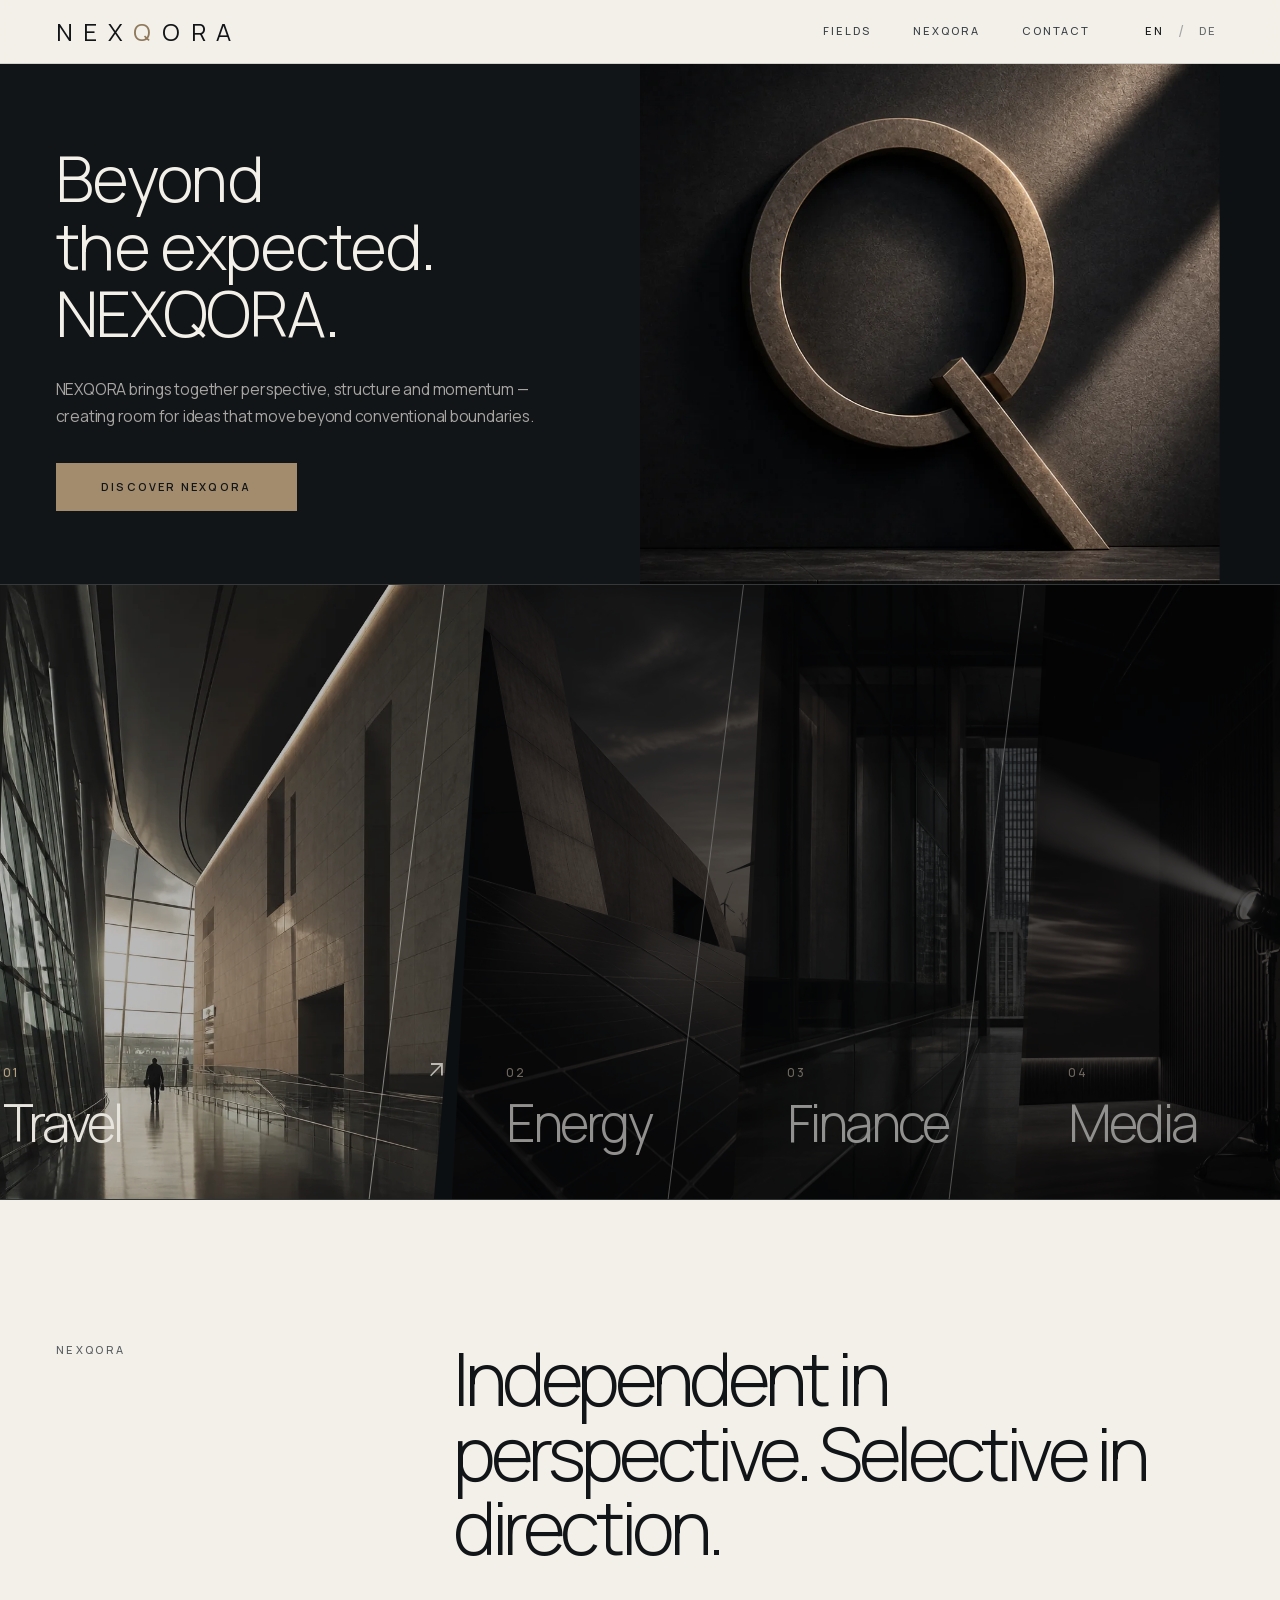
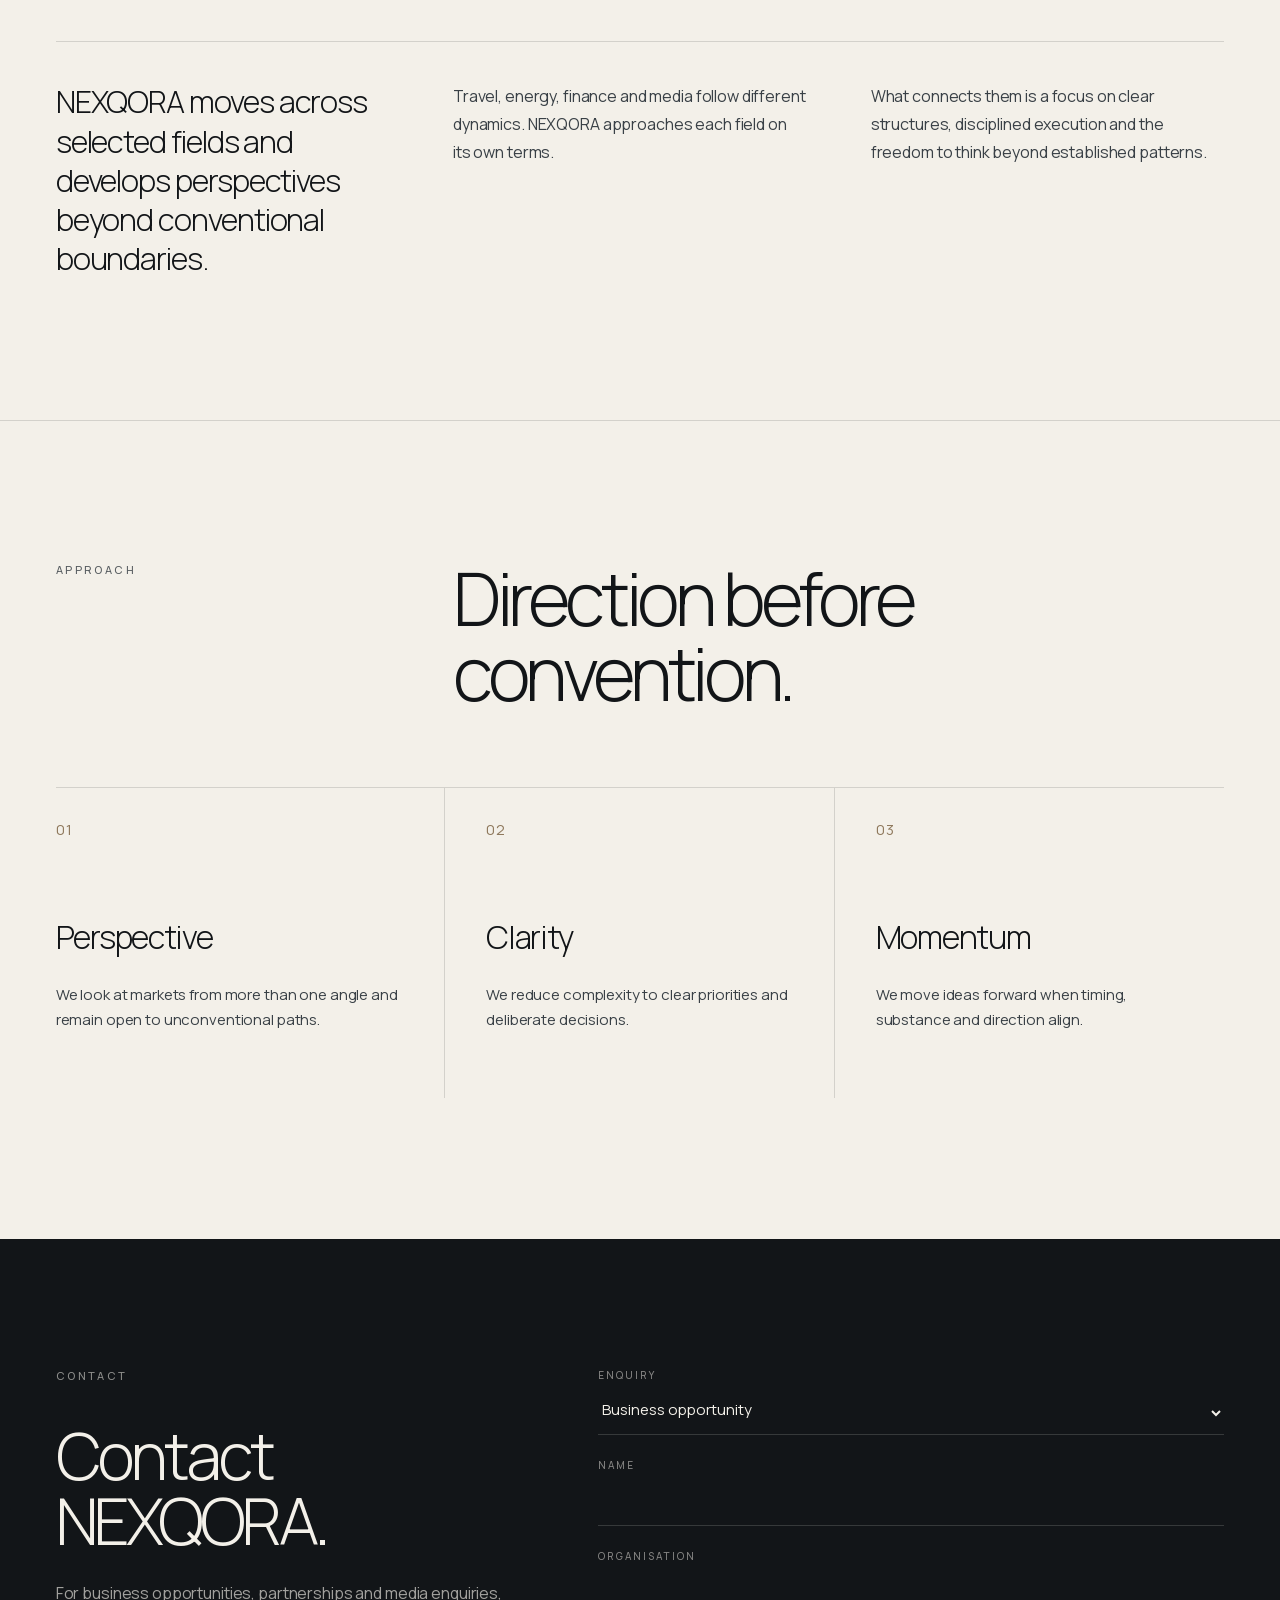
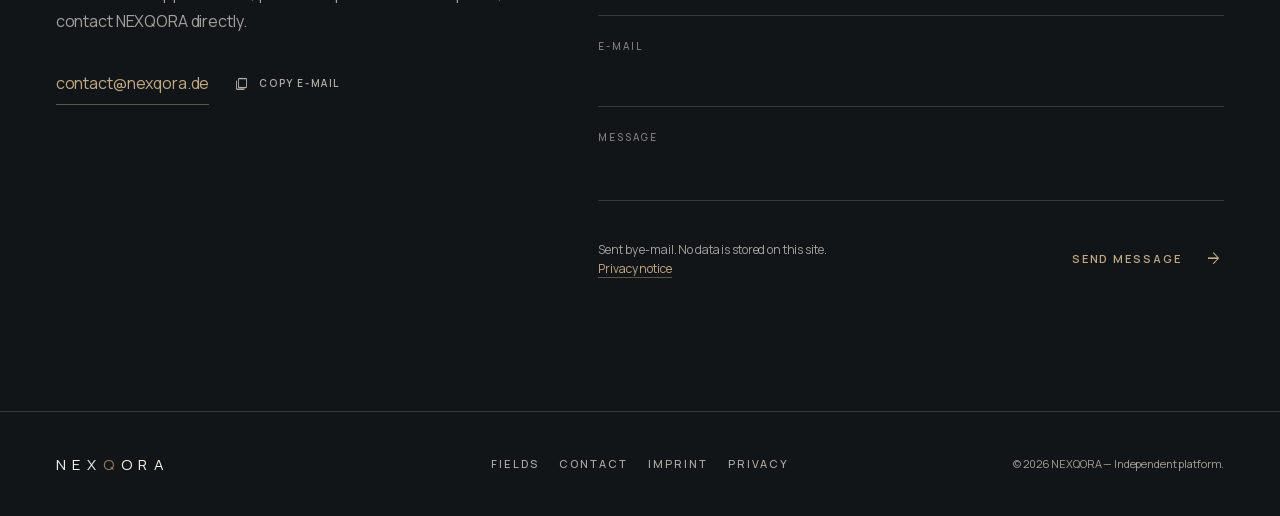
==== index.html @ daa5f232 "Publish NEXQORA website" ====
<!doctype html>
<html lang="en" class="no-js">
<head>
  <meta charset="utf-8">
  <meta name="viewport" content="width=device-width, initial-scale=1">
  <title data-en="NEXQORA — Independent Platform" data-de="NEXQORA — Unabhängige Plattform">NEXQORA — Independent Platform</title>
  <meta name="description" data-i18n-attr="content" data-en="NEXQORA brings together perspectives across travel, energy, finance and media." data-de="NEXQORA verbindet Perspektiven in den Bereichen Travel, Energy, Finance und Media." content="NEXQORA brings together perspectives across travel, energy, finance and media.">
  <meta name="theme-color" content="#121518">
  <meta name="robots" content="index,follow">
  <meta property="og:type" content="website">
  <meta property="og:site_name" content="NEXQORA">
  <meta property="og:title" data-i18n-attr="content" data-en="NEXQORA — Independent Platform" data-de="NEXQORA — Unabhängige Plattform" content="NEXQORA — Independent Platform">
  <meta property="og:description" data-i18n-attr="content" data-en="Travel. Energy. Finance. Media." data-de="Travel. Energy. Finance. Media." content="Travel. Energy. Finance. Media.">
  <meta property="og:url" content="https://nexqora.de/">
  <meta property="og:image" content="https://nexqora.de/assets/hero-q-sculpture.png">
  <meta property="og:image:alt" content="NEXQORA">
  <meta name="twitter:card" content="summary_large_image">
  <link rel="canonical" href="https://nexqora.de/">
  <link rel="icon" href="favicon.svg" type="image/svg+xml">
  <link rel="preload" as="image" href="assets/hero-q-sculpture.webp" type="image/webp">
  <link rel="stylesheet" href="styles.css?v=20260827-legal">
  <script>document.documentElement.className=document.documentElement.className.replace('no-js','js');</script>
</head>
<body>
  <a class="skip-link" href="#main" data-en="Skip to content" data-de="Zum Inhalt springen">Skip to content</a>

  <header class="site-header" id="top">
    <div class="header-inner">
      <a class="wordmark" href="#top" data-i18n-attr="aria-label" data-en="NEXQORA — Independent Platform" data-de="NEXQORA — Unabhängige Plattform" aria-label="NEXQORA — Independent Platform"><span aria-hidden="true">NEX<span class="wordmark-accent">Q</span>ORA</span></a>
      <nav class="site-nav" id="site-nav" data-i18n-attr="aria-label" data-en="Primary navigation" data-de="Hauptnavigation" aria-label="Primary navigation">
        <ul class="nav-list">
          <li><a href="#fields" data-en="Fields" data-de="Bereiche">Fields</a></li>
          <li><a href="#about" data-en="NEXQORA" data-de="NEXQORA">NEXQORA</a></li>
          <li><a href="#contact" data-en="Contact" data-de="Kontakt">Contact</a></li>
        </ul>
        <div class="lang" role="group" data-i18n-attr="aria-label" data-en="Language" data-de="Sprache" aria-label="Language">
          <button type="button" class="lang-btn is-active" data-lang="en" aria-pressed="true">EN</button>
          <span aria-hidden="true">/</span>
          <button type="button" class="lang-btn" data-lang="de" aria-pressed="false">DE</button>
        </div>
      </nav>
      <button type="button" class="nav-toggle" aria-controls="site-nav" aria-expanded="false"><span class="nav-toggle-label" data-en="Menu" data-de="Menü">Menu</span></button>
    </div>
  </header>

  <main id="main">
    <section class="hero" aria-labelledby="hero-title">
      <div class="hero-copy reveal">
        <p class="kicker" data-en="Independent perspective" data-de="Unabhängige Perspektive">Independent perspective</p>
        <h1 id="hero-title">
          <span data-en="Beyond" data-de="Weiter">Beyond</span>
          <span data-en="the expected." data-de="als gedacht.">the expected.</span>
          <span data-en="NEXQORA." data-de="NEXQORA.">NEXQORA.</span>
        </h1>
        <p class="hero-lede" data-en="NEXQORA brings together perspective, structure and momentum — creating room for ideas that move beyond conventional boundaries." data-de="NEXQORA verbindet Perspektive, Struktur und Dynamik – und schafft Raum für Ideen, die über gewohnte Grenzen hinausgehen.">NEXQORA brings together perspective, structure and momentum — creating room for ideas that move beyond conventional boundaries.</p>
        <a class="primary-cta" href="#about"><span data-en="Discover NEXQORA" data-de="NEXQORA entdecken">Discover NEXQORA</span></a>
      </div>
      <figure class="hero-visual reveal" aria-hidden="true"><img src="assets/hero-q-sculpture.webp" alt="" width="1600" height="1000" decoding="async" fetchpriority="high"></figure>
    </section>

    <section class="sector-showcase" id="fields" aria-labelledby="fields-title" aria-describedby="fields-instruction">
      <h2 class="sr-only" id="fields-title" data-en="Selected fields" data-de="Ausgewählte Bereiche">Selected fields</h2>
      <p class="sr-only" id="fields-instruction" data-en="Move over or select a field to bring its image forward." data-de="Bewegen Sie den Zeiger über einen Bereich oder wählen Sie ihn aus, um das Bild hervorzuheben.">Move over or select a field to bring its image forward.</p>
      <div class="sector-panels">
        <button class="sector-panel is-active" type="button" data-sector="travel" aria-pressed="true" data-i18n-attr="aria-label" data-en="Highlight Travel" data-de="Travel hervorheben" aria-label="Highlight Travel">
          <img src="assets/sector-travel.webp" alt="" width="1024" height="1536" decoding="async">
          <span class="sector-shade" aria-hidden="true"></span>
          <span class="sector-content"><span class="sector-index">01</span><span class="sector-name">Travel</span><span class="material-symbols-outlined sector-arrow" aria-hidden="true">arrow_outward</span></span>
        </button>
        <button class="sector-panel" type="button" data-sector="energy" aria-pressed="false" data-i18n-attr="aria-label" data-en="Highlight Energy" data-de="Energy hervorheben" aria-label="Highlight Energy">
          <img src="assets/sector-energy.webp" alt="" width="1024" height="1536" loading="lazy" decoding="async">
          <span class="sector-shade" aria-hidden="true"></span>
          <span class="sector-content"><span class="sector-index">02</span><span class="sector-name">Energy</span><span class="material-symbols-outlined sector-arrow" aria-hidden="true">arrow_outward</span></span>
        </button>
        <button class="sector-panel" type="button" data-sector="finance" aria-pressed="false" data-i18n-attr="aria-label" data-en="Highlight Finance" data-de="Finance hervorheben" aria-label="Highlight Finance">
          <img src="assets/sector-finance.webp" alt="" width="1023" height="1537" loading="lazy" decoding="async">
          <span class="sector-shade" aria-hidden="true"></span>
          <span class="sector-content"><span class="sector-index">03</span><span class="sector-name">Finance</span><span class="material-symbols-outlined sector-arrow" aria-hidden="true">arrow_outward</span></span>
        </button>
        <button class="sector-panel" type="button" data-sector="media" aria-pressed="false" data-i18n-attr="aria-label" data-en="Highlight Media" data-de="Media hervorheben" aria-label="Highlight Media">
          <img src="assets/sector-media.webp" alt="" width="1024" height="1536" loading="lazy" decoding="async">
          <span class="sector-shade" aria-hidden="true"></span>
          <span class="sector-content"><span class="sector-index">04</span><span class="sector-name">Media</span><span class="material-symbols-outlined sector-arrow" aria-hidden="true">arrow_outward</span></span>
        </button>
      </div>
    </section>

    <section class="about section-light" id="about" aria-labelledby="about-title">
      <div class="section-heading reveal"><p class="kicker" data-en="NEXQORA" data-de="NEXQORA">NEXQORA</p><h2 id="about-title" data-en="Independent in perspective. Selective in direction." data-de="Unabhängig im Denken. Selektiv in der Ausrichtung.">Independent in perspective. Selective in direction.</h2></div>
      <div class="about-grid reveal">
        <p class="about-statement" data-en="NEXQORA moves across selected fields and develops perspectives beyond conventional boundaries." data-de="NEXQORA bewegt sich in ausgewählten Feldern und entwickelt Perspektiven jenseits gewohnter Grenzen.">NEXQORA moves across selected fields and develops perspectives beyond conventional boundaries.</p>
        <div class="about-copy">
          <p data-en="Travel, energy, finance and media follow different dynamics. NEXQORA approaches each field on its own terms." data-de="Travel, Energy, Finance und Media folgen unterschiedlichen Dynamiken. NEXQORA betrachtet jeden Bereich für sich.">Travel, energy, finance and media follow different dynamics. NEXQORA approaches each field on its own terms.</p>
          <p data-en="What connects them is a focus on clear structures, disciplined execution and the freedom to think beyond established patterns." data-de="Was sie verbindet, ist der Fokus auf klare Strukturen, konsequente Umsetzung und die Freiheit, über etablierte Muster hinauszudenken.">What connects them is a focus on clear structures, disciplined execution and the freedom to think beyond established patterns.</p>
        </div>
      </div>
    </section>

    <section class="principles section-light" id="principles" aria-labelledby="principles-title">
      <div class="section-heading reveal"><p class="kicker" data-en="Approach" data-de="Ansatz">Approach</p><h2 id="principles-title" data-en="Direction before convention." data-de="Richtung vor Konvention.">Direction before convention.</h2></div>
      <ol class="principle-list">
        <li class="principle reveal"><span>01</span><h3 data-en="Perspective" data-de="Perspektive">Perspective</h3><p data-en="We look at markets from more than one angle and remain open to unconventional paths." data-de="Wir betrachten Märkte aus mehr als einem Blickwinkel und bleiben offen für unkonventionelle Wege.">We look at markets from more than one angle and remain open to unconventional paths.</p></li>
        <li class="principle reveal"><span>02</span><h3 data-en="Clarity" data-de="Klarheit">Clarity</h3><p data-en="We reduce complexity to clear priorities and deliberate decisions." data-de="Wir reduzieren Komplexität auf klare Prioritäten und bewusste Entscheidungen.">We reduce complexity to clear priorities and deliberate decisions.</p></li>
        <li class="principle reveal"><span>03</span><h3 data-en="Momentum" data-de="Dynamik">Momentum</h3><p data-en="We move ideas forward when timing, substance and direction align." data-de="Wir bringen Ideen voran, wenn Timing, Substanz und Richtung zusammenpassen.">We move ideas forward when timing, substance and direction align.</p></li>
      </ol>
    </section>

    <section class="contact" id="contact" aria-labelledby="contact-title">
      <div class="contact-intro reveal"><p class="kicker" data-en="Contact" data-de="Kontakt">Contact</p><h2 id="contact-title" data-en="Contact NEXQORA." data-de="NEXQORA kontaktieren.">Contact NEXQORA.</h2><p data-en="For business opportunities, partnerships and media enquiries, contact NEXQORA directly." data-de="Für Geschäftsmöglichkeiten, Partnerschaften und Medienanfragen erreichen Sie NEXQORA direkt.">For business opportunities, partnerships and media enquiries, contact NEXQORA directly.</p><div class="contact-direct"><a class="mail" href="mailto:contact@nexqora.de">contact@nexqora.de</a><button class="copy-mail" type="button"><span class="material-symbols-outlined" aria-hidden="true">content_copy</span><span data-copy-label data-en="Copy e-mail" data-de="E-Mail kopieren">Copy e-mail</span></button><p class="sr-only" id="copy-status" aria-live="polite"></p></div></div>
      <form class="contact-form reveal" action="mailto:contact@nexqora.de" method="post" enctype="text/plain" novalidate>
        <div class="form-row"><label for="f-topic" data-en="Enquiry" data-de="Anliegen">Enquiry</label><select id="f-topic" name="topic"><option value="opportunity" data-en="Business opportunity" data-de="Geschäftsmöglichkeit">Business opportunity</option><option value="partnership" data-en="Partnership" data-de="Partnerschaft">Partnership</option><option value="general" data-en="General enquiry" data-de="Allgemeine Anfrage">General enquiry</option><option value="media" data-en="Media enquiry" data-de="Medienanfrage">Media enquiry</option></select></div>
        <div class="form-row"><label for="f-name" data-en="Name" data-de="Name">Name</label><input id="f-name" name="name" type="text" autocomplete="name" required></div>
        <div class="form-row"><label for="f-org" data-en="Organisation" data-de="Organisation">Organisation</label><input id="f-org" name="organisation" type="text" autocomplete="organization"></div>
        <div class="form-row"><label for="f-mail" data-en="E-mail" data-de="E-Mail">E-mail</label><input id="f-mail" name="email" type="email" autocomplete="email" required></div>
        <div class="form-row"><label for="f-msg" data-en="Message" data-de="Nachricht">Message</label><textarea id="f-msg" name="message" rows="1" required></textarea></div>
        <div class="form-foot"><p><span data-en="Sent by e-mail. No data is stored on this site." data-de="Versand per E-Mail. Auf dieser Seite werden keine Daten gespeichert.">Sent by e-mail. No data is stored on this site.</span> <a href="datenschutz.html" data-en="Privacy notice" data-de="Datenschutz">Privacy notice</a></p><button type="submit" class="send"><span data-en="Send message" data-de="Nachricht senden">Send message</span><span class="material-symbols-outlined" aria-hidden="true">arrow_forward</span></button></div>
        <p class="form-status" aria-live="polite" hidden></p>
      </form>
    </section>
  </main>

  <footer class="site-footer">
    <a class="wordmark wordmark-light" href="#top" aria-label="NEXQORA"><span aria-hidden="true">NEX<span class="wordmark-accent">Q</span>ORA</span></a>
    <nav class="footer-nav" data-i18n-attr="aria-label" data-en="Footer navigation" data-de="Fußnavigation" aria-label="Footer navigation"><a href="#fields" data-en="Fields" data-de="Bereiche">Fields</a><a href="#contact" data-en="Contact" data-de="Kontakt">Contact</a><a href="impressum.html" data-en="Imprint" data-de="Impressum">Imprint</a><a href="datenschutz.html" data-en="Privacy" data-de="Datenschutz">Privacy</a></nav>
    <p data-en="© 2026 NEXQORA — Independent platform." data-de="© 2026 NEXQORA — Unabhängige Plattform.">© 2026 NEXQORA — Independent platform.</p>
  </footer>
  <script src="script.js?v=20260827-legal"></script>
</body>
</html>
---- styles.css ----
@font-face{font-family:"Manrope";src:url("assets/fonts/manrope-latin.woff2") format("woff2");font-style:normal;font-weight:300 600;font-display:swap}
@font-face{font-family:"Material Symbols Outlined";src:url("assets/fonts/material-symbols-outlined.woff2") format("woff2");font-style:normal;font-weight:300;font-display:block}

:root{
  --porcelain:#F3F0E9;
  --obsidian:#121518;
  --graphite:#394046;
  --stone:#C9C4BA;
  --mist:#DDE0DC;
  --bronze:#A28C6D;
  --bronze-deep:#8F795D;
  --dark-2:#171C20;
  --dark-3:#1D2327;
  --light-rule:rgba(18,21,24,.14);
  --dark-rule:rgba(243,240,233,.16);
  --edge:clamp(24px,4.35vw,64px);
  --header-h:64px;
  --ease:cubic-bezier(.22,.61,.36,1);
}

*,*::before,*::after{box-sizing:border-box}
html{background:var(--porcelain);scroll-behavior:smooth;scroll-padding-top:calc(var(--header-h) + 8px);-webkit-text-size-adjust:100%;overflow-x:clip}
body{margin:0;background:var(--porcelain);color:var(--obsidian);font-family:"Manrope","Helvetica Neue",Arial,sans-serif;font-size:16px;font-weight:400;line-height:1.65;letter-spacing:-.008em;-webkit-font-smoothing:antialiased;overflow-x:hidden}
h1,h2,h3,p,figure,dl,dd{margin:0}
ul,ol{margin:0;padding:0;list-style:none}
img{display:block;width:100%;max-width:100%}
button,input,textarea,select{font:inherit}
button{border:0;padding:0;background:none;color:inherit;cursor:pointer}
a{color:inherit;text-decoration:none}
::selection{background:var(--bronze);color:var(--obsidian)}
:focus-visible{outline:2px solid #725D42;outline-offset:4px}
.hero :focus-visible,.sector-showcase :focus-visible,.contact :focus-visible,.site-footer :focus-visible{outline-color:#C1A984}

.sr-only{position:absolute!important;width:1px!important;height:1px!important;padding:0!important;margin:-1px!important;overflow:hidden!important;clip:rect(0,0,0,0)!important;white-space:nowrap!important;border:0!important}
.skip-link{position:fixed;z-index:200;top:12px;left:12px;transform:translateY(-180%);background:var(--porcelain);color:var(--obsidian);padding:12px 18px;border:1px solid var(--obsidian);font-size:12px;letter-spacing:.16em;text-transform:uppercase;transition:transform .2s var(--ease)}
.skip-link:focus{transform:translateY(0)}
.material-symbols-outlined{font-family:"Material Symbols Outlined";font-weight:normal;font-style:normal;font-size:20px;line-height:1;letter-spacing:normal;text-transform:none;white-space:nowrap;word-wrap:normal;direction:ltr;-webkit-font-feature-settings:"liga";-webkit-font-smoothing:antialiased;font-feature-settings:"liga"}

/* Header */
.site-header{position:sticky;top:0;z-index:50;height:var(--header-h);background:rgba(243,240,233,.96);border-bottom:1px solid var(--light-rule);backdrop-filter:blur(14px);-webkit-backdrop-filter:blur(14px)}
.header-inner{height:100%;padding-inline:var(--edge);display:flex;align-items:center;justify-content:space-between;gap:40px}
.wordmark{min-height:44px;display:inline-flex;align-items:center;font-size:24px;font-weight:400;letter-spacing:.45em;line-height:1;white-space:nowrap}
.wordmark-accent{color:var(--bronze-deep)}
.site-nav{display:flex;align-items:center;gap:48px}
.nav-list{display:flex;align-items:center;gap:42px}
.nav-list a,.lang-btn,.nav-toggle,.footer-nav a{font-size:11px;font-weight:500;letter-spacing:.18em;text-transform:uppercase}
.nav-list a{display:block;position:relative;padding:14px 0;color:var(--graphite)}
.nav-list a::after{content:"";position:absolute;left:0;right:0;bottom:8px;height:1px;background:currentColor;transform:scaleX(0);transform-origin:left;transition:transform .35s var(--ease)}
.nav-list a:hover::after,.nav-list a:focus-visible::after{transform:scaleX(1)}
.lang{display:flex;align-items:center;gap:8px;color:rgba(57,64,70,.42)}
.lang-btn{min-width:32px;min-height:32px;color:rgba(57,64,70,.78)}
.lang-btn.is-active{color:var(--obsidian)}
.nav-toggle{display:none;min-width:48px;min-height:48px;color:var(--graphite)}

/* Hero */
.hero{min-height:520px;display:grid;grid-template-columns:repeat(2,minmax(0,1fr));background:var(--obsidian);color:var(--porcelain);border-bottom:1px solid var(--dark-rule)}
.hero-copy{padding:64px var(--edge) 56px;display:flex;flex-direction:column;align-items:flex-start;justify-content:center;min-width:0}
.hero .kicker{display:none}
.hero h1{font-size:clamp(48px,4.9vw,72px);font-weight:300;letter-spacing:-.025em;line-height:1.08;max-width:680px}
.hero h1 span{display:block}
.hero-lede{margin-top:28px;max-width:500px;color:rgba(243,240,233,.66);font-size:clamp(15px,1.22vw,18px);line-height:1.7;letter-spacing:-.014em}
.primary-cta{width:241px;max-width:100%;margin-top:34px;min-height:48px;display:inline-flex;align-items:center;justify-content:center;padding:0 22px;background:var(--bronze);color:var(--obsidian);font-size:11px;font-weight:600;letter-spacing:.2em;text-transform:uppercase;transition:background .28s var(--ease),transform .28s var(--ease)}
.primary-cta:hover{background:#B39B79;transform:translateY(-2px)}
.hero-visual{min-height:520px;overflow:hidden;background:#0E1113}
.hero-visual img{height:100%;object-fit:cover;object-position:right center;transform:scale(1.18) translateX(-8%);transform-origin:right center}

/* Fields — diagonal composition from the source sketch */
.sector-showcase{position:relative;background:#0C0F11;color:var(--porcelain);overflow:hidden;border-bottom:1px solid var(--dark-rule)}
.sector-panels{display:flex;width:calc(100% + 8vw);height:clamp(540px,48vw,720px);margin-left:-4vw;overflow:hidden}
.sector-panel{--pointer-x:0px;position:relative;isolation:isolate;flex:1 1 0;min-width:0;height:100%;overflow:hidden;text-align:left;color:var(--porcelain);clip-path:polygon(10% 0,100% 0,90% 100%,0 100%);margin-right:-2.8vw;transition:flex-grow .72s var(--ease),filter .55s var(--ease),opacity .55s var(--ease);filter:saturate(.42) brightness(.68);opacity:.88}
.sector-panel:first-child{clip-path:polygon(0 0,100% 0,90% 100%,0 100%)}
.sector-panel:last-child{clip-path:polygon(10% 0,100% 0,100% 100%,0 100%);margin-right:0}
.sector-panel::after{content:"";position:absolute;z-index:3;top:0;right:8%;width:1px;height:108%;background:rgba(243,240,233,.52);transform:rotate(7deg);transform-origin:top right;pointer-events:none}
.sector-panel:last-child::after{display:none}
.sector-panel img{position:absolute;z-index:0;inset:-3%;width:106%;max-width:none;height:106%;object-fit:cover;object-position:center;transform:translateX(var(--pointer-x)) scale(1.045);transition:transform .85s var(--ease),filter .55s var(--ease)}
.sector-panel[data-sector="travel"] img{object-position:46% center}
.sector-panel[data-sector="energy"] img{object-position:58% center}
.sector-panel[data-sector="finance"] img{object-position:58% center}
.sector-panel[data-sector="media"] img{object-position:57% center}
.sector-shade{position:absolute;z-index:1;inset:0;background:rgba(9,12,14,.46);transition:background .55s var(--ease)}
.sector-content{position:absolute;z-index:4;left:clamp(38px,4.2vw,68px);right:clamp(34px,3vw,48px);bottom:clamp(38px,4vw,58px);display:grid;grid-template-columns:1fr auto;grid-template-areas:"index arrow" "name name";align-items:end;gap:14px;transition:transform .6s var(--ease)}
.sector-index{grid-area:index;color:#C1A984;font-size:12px;font-weight:500;letter-spacing:.18em}
.sector-name{grid-area:name;font-size:clamp(34px,4vw,62px);font-weight:300;letter-spacing:-.055em;line-height:1}
.sector-arrow{grid-area:arrow;font-size:24px;color:rgba(243,240,233,.76);opacity:0;transform:translate(-8px,8px);transition:opacity .35s var(--ease),transform .35s var(--ease)}
.sector-panel:hover,.sector-panel:focus-visible,.sector-panel.is-active{flex-grow:1.7;filter:saturate(.9) brightness(.95);opacity:1;z-index:2}
.sector-panel:hover img,.sector-panel:focus-visible img,.sector-panel.is-active img{transform:translateX(var(--pointer-x)) scale(1.095)}
.sector-panel:hover .sector-shade,.sector-panel:focus-visible .sector-shade,.sector-panel.is-active .sector-shade{background:rgba(9,12,14,.24)}
.sector-panel:hover .sector-arrow,.sector-panel:focus-visible .sector-arrow,.sector-panel.is-active .sector-arrow{opacity:1;transform:none}
.sector-panel:focus-visible{outline:2px solid #C1A984;outline-offset:-5px}

/* Editorial light sections */
.section-light{padding:clamp(96px,11vw,158px) var(--edge);background:var(--porcelain)}
.section-heading{display:grid;grid-template-columns:34% 66%;align-items:start;padding-bottom:clamp(52px,6vw,84px)}
.kicker{font-size:11px;font-weight:500;letter-spacing:.22em;text-transform:uppercase;color:rgba(57,64,70,.84)}
.section-heading h2,.contact h2{font-size:clamp(44px,5.7vw,82px);font-weight:300;line-height:1.02;letter-spacing:-.06em}
.about-grid{display:grid;grid-template-columns:34% 66%;border-top:1px solid var(--light-rule);padding-top:40px}
.about-statement{padding-right:clamp(32px,5vw,76px);font-size:clamp(24px,2.4vw,36px);font-weight:300;line-height:1.28;letter-spacing:-.035em}
.about-copy{display:grid;grid-template-columns:repeat(2,1fr);gap:clamp(32px,5vw,76px);color:var(--graphite);font-size:16px;line-height:1.75}
.principles{border-top:1px solid var(--light-rule)}
.principle-list{display:grid;grid-template-columns:repeat(3,1fr);gap:0;border-top:1px solid var(--light-rule)}
.principle{min-height:310px;padding:28px clamp(28px,3.2vw,48px) 24px 0;border-right:1px solid var(--light-rule)}
.principle:not(:first-child){padding-left:clamp(28px,3.2vw,48px)}
.principle:last-child{border-right:0}
.principle>span{font-size:15px;letter-spacing:.06em;color:var(--bronze-deep)}
.principle h3{margin-top:68px;font-size:clamp(28px,2.5vw,38px);font-weight:300;letter-spacing:-.04em}
.principle p{margin-top:18px;max-width:360px;color:var(--graphite);font-size:15px;line-height:1.72}

/* Contact */
.contact{display:grid;grid-template-columns:minmax(0,42fr) minmax(0,58fr);gap:clamp(46px,7vw,110px);padding:clamp(92px,10vw,144px) var(--edge);background:var(--obsidian);color:var(--porcelain);border-bottom:1px solid var(--dark-rule)}
.contact .kicker{color:rgba(243,240,233,.55);margin-bottom:38px}
.contact h2{font-size:clamp(44px,5vw,72px)}
.contact-intro>p:not(.kicker){margin-top:26px;max-width:520px;color:rgba(243,240,233,.64);line-height:1.75}
.contact-direct{margin-top:26px;display:flex;align-items:center;flex-wrap:wrap;gap:12px 24px}
.mail{min-height:44px;display:inline-flex;align-items:center;color:#C1A984;border-bottom:1px solid rgba(193,169,132,.45)}
.copy-mail{min-height:44px;display:inline-flex;align-items:center;gap:9px;color:rgba(243,240,233,.7);font-size:10px;font-weight:600;letter-spacing:.16em;text-transform:uppercase}
.copy-mail:hover{color:var(--porcelain)}
.copy-mail .material-symbols-outlined{font-size:17px}
.contact-form{align-self:end;display:grid;gap:22px}
.form-row{display:grid;gap:8px}
.form-row label{font-size:10px;font-weight:500;letter-spacing:.2em;text-transform:uppercase;color:rgba(243,240,233,.5)}
.form-row input,.form-row textarea,.form-row select{width:100%;min-height:44px;border:0;border-bottom:1px solid var(--dark-rule);border-radius:0;background:transparent;color:var(--porcelain);padding:4px 0 10px;font-size:15px}
.form-row textarea{resize:none;overflow:hidden;min-height:48px;line-height:1.5}
.form-row select{appearance:auto;color-scheme:dark}
.form-row input:focus,.form-row textarea:focus,.form-row select:focus{border-bottom-color:var(--bronze)}
.form-foot{display:flex;align-items:center;justify-content:space-between;gap:28px;margin-top:12px}
.form-foot p{font-size:12px;line-height:1.6;color:rgba(243,240,233,.64);max-width:250px}
.form-foot p a{color:#C1A984;border-bottom:1px solid rgba(193,169,132,.42)}
.form-status{font-size:13px;color:#C1A984}
.send{min-height:48px;display:inline-flex;align-items:center;gap:22px;color:#C1A984;font-size:11px;font-weight:600;letter-spacing:.18em;text-transform:uppercase}
.send:hover{color:var(--porcelain)}

/* Footer */
.site-footer{min-height:104px;padding:28px var(--edge);display:grid;grid-template-columns:1fr auto 1fr;align-items:center;gap:36px;background:var(--obsidian);color:var(--porcelain)}
.wordmark-light{font-size:15px;color:var(--porcelain)}
.footer-nav{display:flex;gap:20px}
.footer-nav a{min-height:44px;display:inline-flex;align-items:center;color:rgba(243,240,233,.7)}
.footer-nav a:hover{color:var(--porcelain)}
.site-footer>p{justify-self:end;font-size:11px;color:rgba(243,240,233,.64)}

/* Legal pages */
.legal-page{min-height:100vh;display:flex;flex-direction:column;background:var(--porcelain)}
.legal-header{min-height:76px;padding:14px var(--edge);display:flex;align-items:center;justify-content:space-between;gap:28px;border-bottom:1px solid var(--light-rule)}
.legal-header .wordmark{font-size:18px}
.legal-back{min-height:44px;display:inline-flex;align-items:center;font-size:11px;font-weight:500;letter-spacing:.18em;text-transform:uppercase;color:var(--graphite)}
.legal-back:hover{color:var(--obsidian)}
.legal-main{width:min(100%,980px);margin:0 auto;padding:clamp(72px,9vw,132px) var(--edge) clamp(88px,10vw,144px)}
.legal-kicker{margin-bottom:24px;font-size:11px;font-weight:500;letter-spacing:.22em;text-transform:uppercase;color:var(--bronze-deep)}
.legal-main h1{max-width:820px;font-size:clamp(52px,7vw,92px);font-weight:300;line-height:1;letter-spacing:-.06em}
.legal-intro{max-width:680px;margin-top:28px;color:var(--graphite);font-size:17px;line-height:1.75}
.legal-content{margin-top:clamp(64px,8vw,104px);display:grid;gap:0;border-top:1px solid var(--light-rule)}
.legal-section{display:grid;grid-template-columns:minmax(150px,28%) minmax(0,1fr);gap:36px;padding:34px 0;border-bottom:1px solid var(--light-rule)}
.legal-section h2{font-size:12px;font-weight:600;letter-spacing:.14em;text-transform:uppercase;color:var(--bronze-deep)}
.legal-section-body{max-width:650px;color:var(--graphite)}
.legal-section-body p+p,.legal-section-body address+p,.legal-section-body ul+p{margin-top:18px}
.legal-section-body address{font-style:normal;color:var(--obsidian);line-height:1.75}
.legal-section-body ul{list-style:disc;padding-left:20px}
.legal-section-body li+li{margin-top:8px}
.legal-section a{color:var(--obsidian);border-bottom:1px solid rgba(18,21,24,.3)}
.legal-section a:hover{border-bottom-color:var(--obsidian)}
.legal-updated{margin-top:32px;color:rgba(57,64,70,.65);font-size:12px}
.legal-footer{margin-top:auto;padding:28px var(--edge);display:flex;align-items:center;justify-content:space-between;gap:28px;background:var(--obsidian);color:var(--porcelain)}
.legal-footer .wordmark{font-size:15px}
.legal-footer nav{display:flex;flex-wrap:wrap;gap:12px 24px}
.legal-footer nav a{min-height:44px;display:inline-flex;align-items:center;color:rgba(243,240,233,.72);font-size:11px;font-weight:500;letter-spacing:.16em;text-transform:uppercase}
.legal-footer nav a:hover{color:var(--porcelain)}

/* Motion */
.js .reveal{opacity:0;transform:translateY(16px)}
.js .reveal.is-visible{opacity:1;transform:none;transition:opacity .9s var(--ease),transform .9s var(--ease)}
.js .hero-visual.reveal{transform:translateX(18px)}
.js .hero-visual.reveal.is-visible{transform:none}

@media (max-width:1080px){
  .hero{grid-template-columns:52% 48%}
  .hero h1{font-size:clamp(46px,5.6vw,62px)}
  .sector-panels{height:600px}
  .sector-name{font-size:clamp(32px,4.3vw,50px)}
  .about-grid,.section-heading{grid-template-columns:30% 70%}
}

@media (max-width:860px){
  :root{--header-h:68px}
  body.nav-open{overflow:hidden}
  .nav-toggle{display:inline-flex;align-items:center;justify-content:flex-end;position:relative;z-index:2}
  .site-nav{position:absolute;z-index:1;top:100%;left:0;right:0;height:calc(100svh - var(--header-h));display:flex;flex-direction:column;background:var(--porcelain);border-top:1px solid var(--light-rule);padding:30px var(--edge) max(28px,env(safe-area-inset-bottom));overflow-y:auto;visibility:hidden;opacity:0;pointer-events:none;transform:translateY(-12px);transition:opacity .32s var(--ease),transform .42s var(--ease),visibility .42s}
  .site-nav.is-open{visibility:visible;opacity:1;pointer-events:auto;transform:none}
  .nav-list{display:block}
  .nav-list li{border-bottom:1px solid var(--light-rule)}
  .nav-list a{min-height:76px;display:flex;align-items:center;font-size:clamp(28px,8vw,40px);font-weight:300;letter-spacing:-.045em;text-transform:none}
  .nav-list a::after{display:none}
  .lang{margin-top:auto;padding-top:32px}
  .lang-btn{min-width:48px;min-height:48px}

  .hero{grid-template-columns:1fr}
  .hero-copy{min-height:500px;padding-top:64px;padding-bottom:60px}
  .hero-visual{min-height:400px;height:58vw;max-height:540px}
  .hero-visual img{object-position:right center;transform:none}
  .js .hero-visual.reveal{transform:none}

  .sector-panels{width:100%;height:auto;margin:0;display:grid;grid-template-columns:1fr;overflow:hidden}
  .sector-panel,.sector-panel:first-child,.sector-panel:last-child{width:100%;height:clamp(175px,42vw,250px);min-height:175px;margin:-18px 0 0;clip-path:polygon(0 12%,100% 0,100% 88%,0 100%);filter:saturate(.48) brightness(.72);transition:height .65s var(--ease),filter .5s var(--ease),opacity .5s var(--ease)}
  .sector-panel:first-child{margin-top:0;clip-path:polygon(0 0,100% 0,100% 88%,0 100%)}
  .sector-panel:last-child{clip-path:polygon(0 12%,100% 0,100% 100%,0 100%)}
  .sector-panel::after{top:auto;left:0;right:auto;bottom:10%;width:108%;height:1px;transform:rotate(-6deg);transform-origin:left bottom}
  .sector-panel:hover,.sector-panel:focus-visible,.sector-panel.is-active{height:clamp(255px,64vw,360px);flex-grow:1}
  .sector-panel img{inset:-9% -2%;width:104%;height:118%}
  .sector-content{left:var(--edge);right:var(--edge);bottom:42px}
  .sector-name{font-size:clamp(38px,8vw,56px)}

  .section-heading,.about-grid{grid-template-columns:1fr}
  .section-heading .kicker{margin-bottom:26px}
  .about-statement{padding-right:0;max-width:640px}
  .about-copy{margin-top:48px}
  .principle-list{grid-template-columns:1fr}
  .principle,.principle:not(:first-child){min-height:0;padding:26px 0 40px;border-right:0;border-bottom:1px solid var(--light-rule)}
  .principle:last-child{border-bottom:0}
  .principle h3{margin-top:34px}
  .contact{grid-template-columns:1fr}
  .contact-form{margin-top:18px}
  .site-footer{grid-template-columns:1fr;justify-items:start}
  .site-footer>p{justify-self:start}
  .legal-section{grid-template-columns:1fr;gap:14px}
}

@media (max-width:560px){
  body{font-size:15px}
  .wordmark{font-size:16px;letter-spacing:.28em}
  .hero-copy{min-height:455px;padding-top:52px;padding-bottom:52px}
  .hero h1{font-size:clamp(40px,12vw,53px);line-height:1.06}
  .hero-lede{font-size:15px;margin-top:24px}
  .primary-cta{width:100%;margin-top:30px}
  .hero-visual{min-height:320px;height:82vw}
  .sector-panel,.sector-panel:first-child,.sector-panel:last-child{height:165px;min-height:165px}
  .sector-panel:hover,.sector-panel:focus-visible,.sector-panel.is-active{height:250px}
  .sector-name{font-size:40px}
  .section-light{padding-block:76px}
  .section-heading{padding-bottom:50px}
  .section-heading h2,.contact h2{font-size:44px}
  .about-copy{grid-template-columns:1fr;gap:24px}
  .principle,.principle:not(:first-child){padding-bottom:34px}
  .contact{padding-block:76px;gap:48px}
  .contact-form{gap:20px;margin-top:0}
  .form-row input,.form-row textarea,.form-row select{min-height:48px}
  .form-foot{align-items:flex-start;flex-direction:column}
  .site-footer{padding-block:38px;gap:22px}
  .footer-nav{flex-wrap:wrap;gap:10px 24px}
  .legal-header{min-height:68px}
  .legal-header .wordmark{font-size:15px;letter-spacing:.25em}
  .legal-back{font-size:10px;letter-spacing:.14em}
  .legal-main{padding-top:64px}
  .legal-main h1{font-size:48px}
  .legal-intro{font-size:15px}
  .legal-footer{align-items:flex-start;flex-direction:column}
}

@media (prefers-reduced-motion:reduce){
  html{scroll-behavior:auto}
  *,*::before,*::after{transition-duration:.01ms!important;animation-duration:.01ms!important}
  .js .reveal{opacity:1!important;transform:none!important}
}

@media print{
  .site-header,.contact-form,.legal-header,.legal-footer{display:none}
  .hero,.sector-showcase,.contact,.site-footer{background:#fff;color:#000}
  .hero-visual,.sector-panel img{display:none}
}
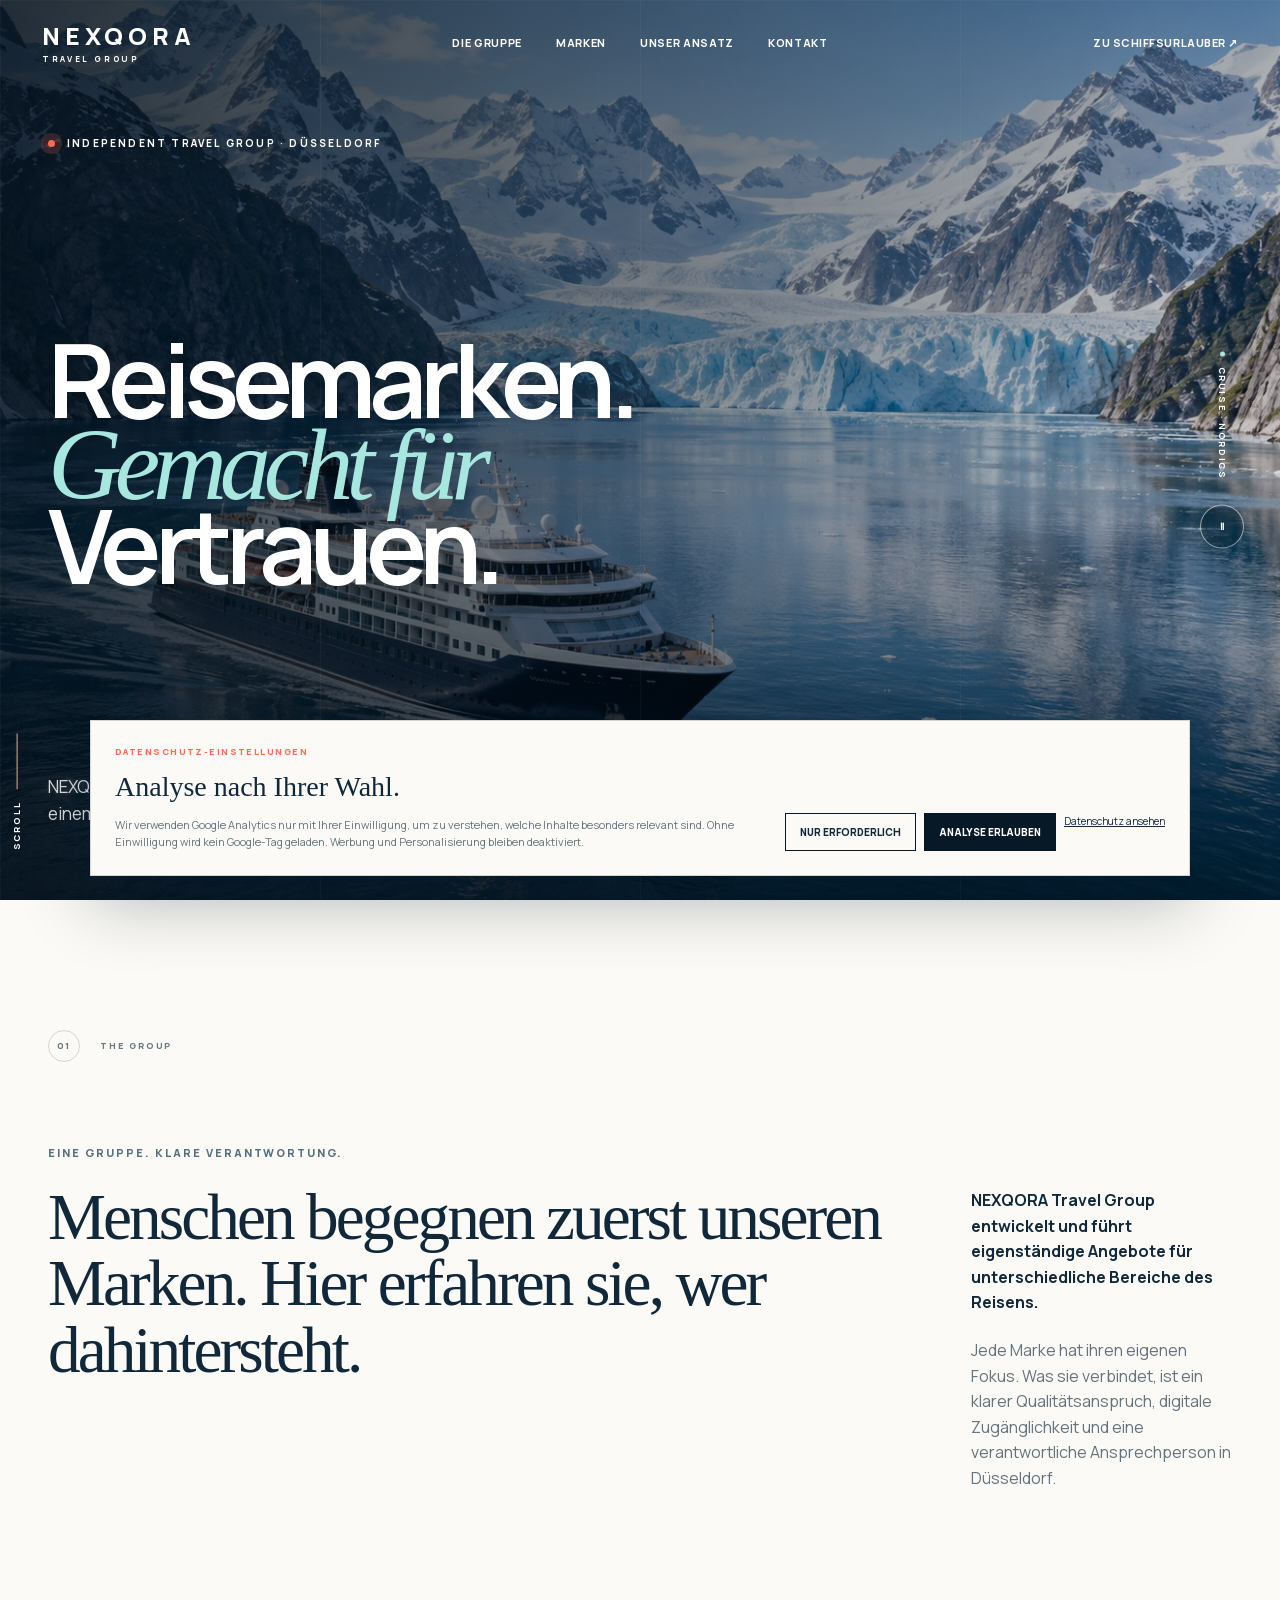
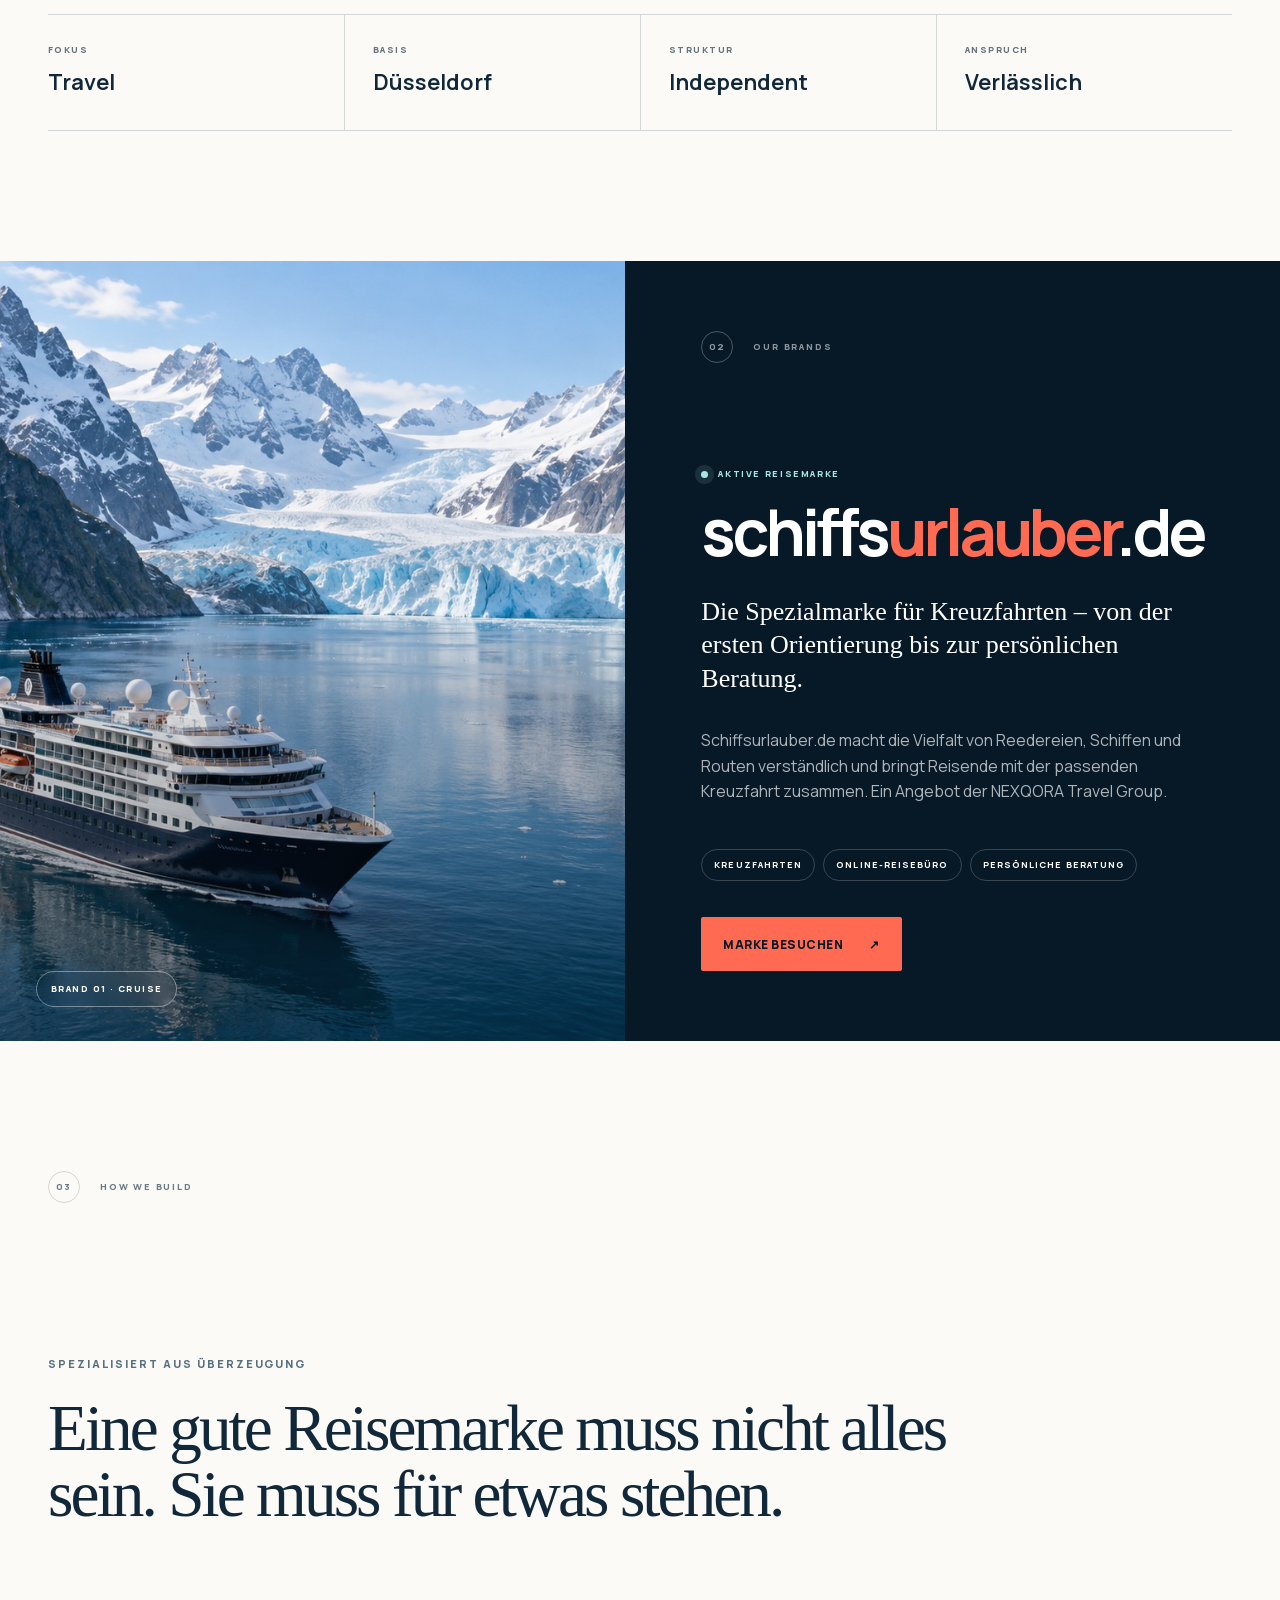
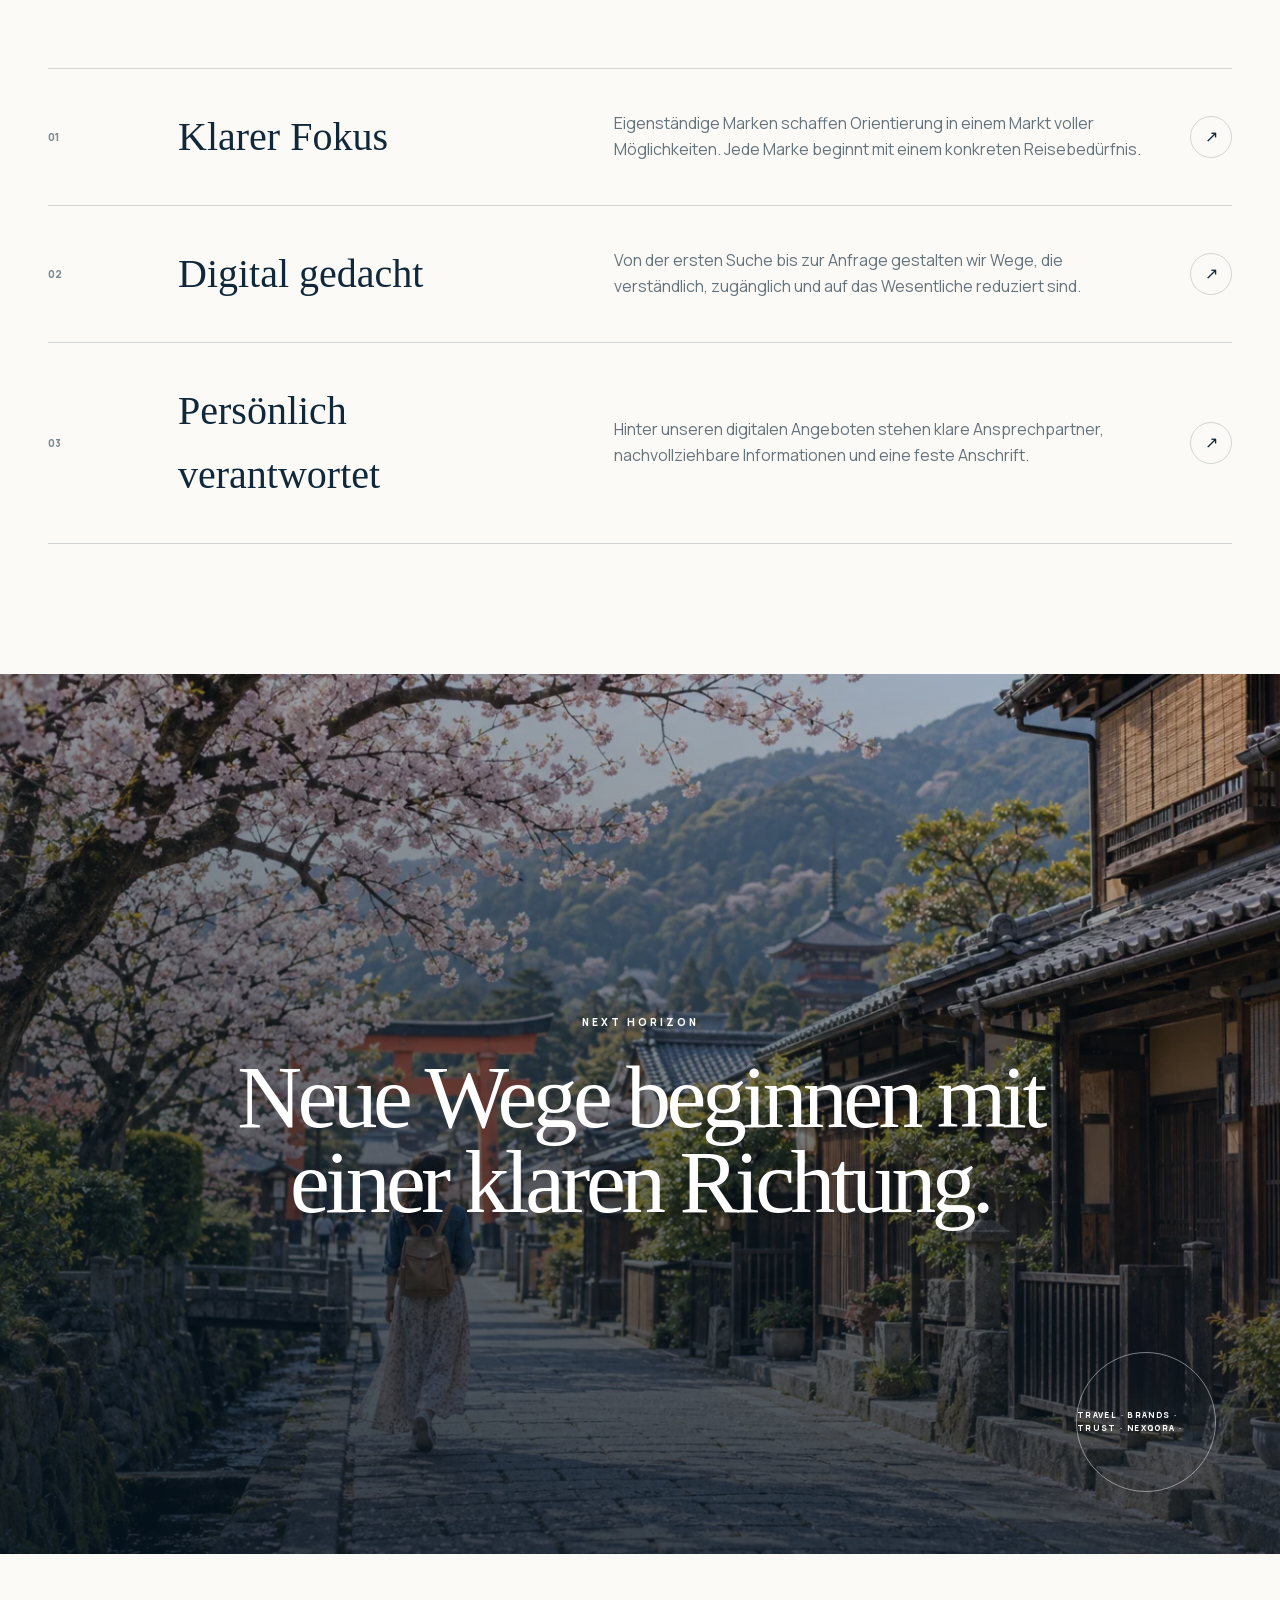
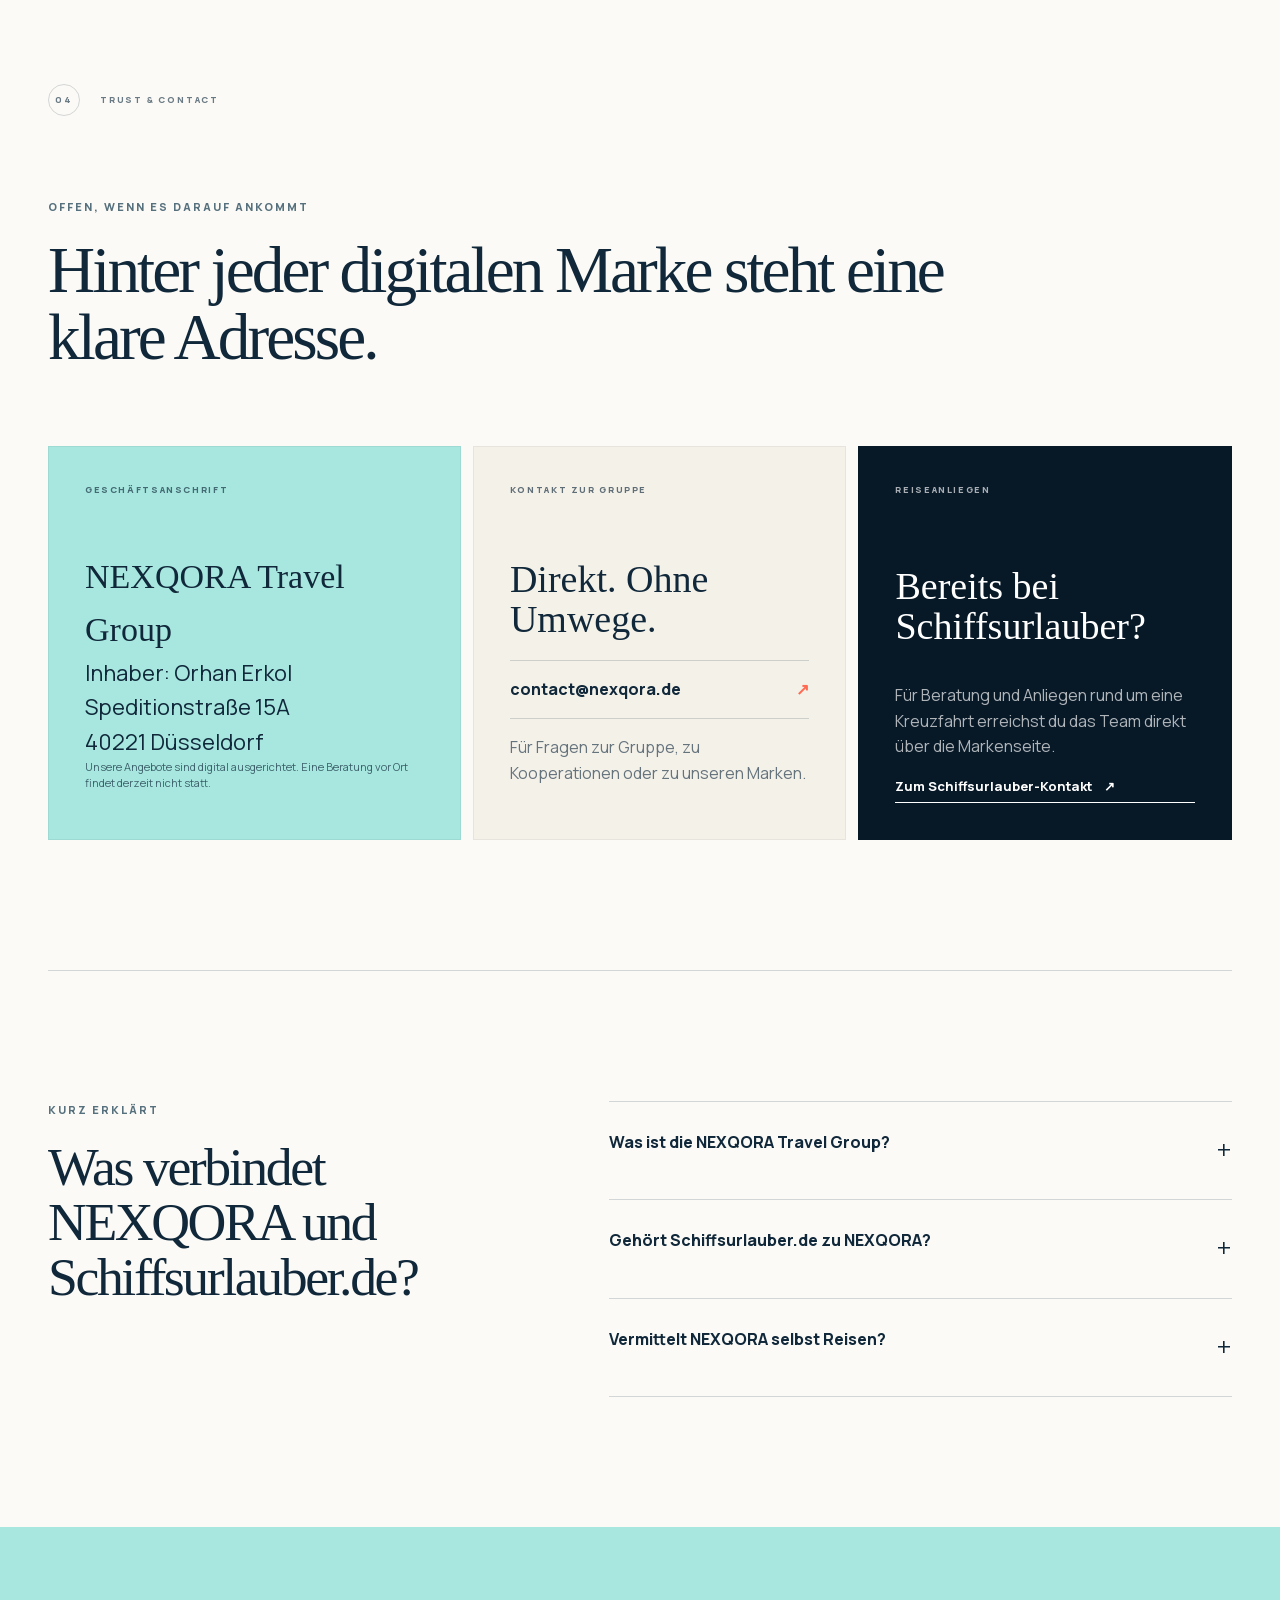
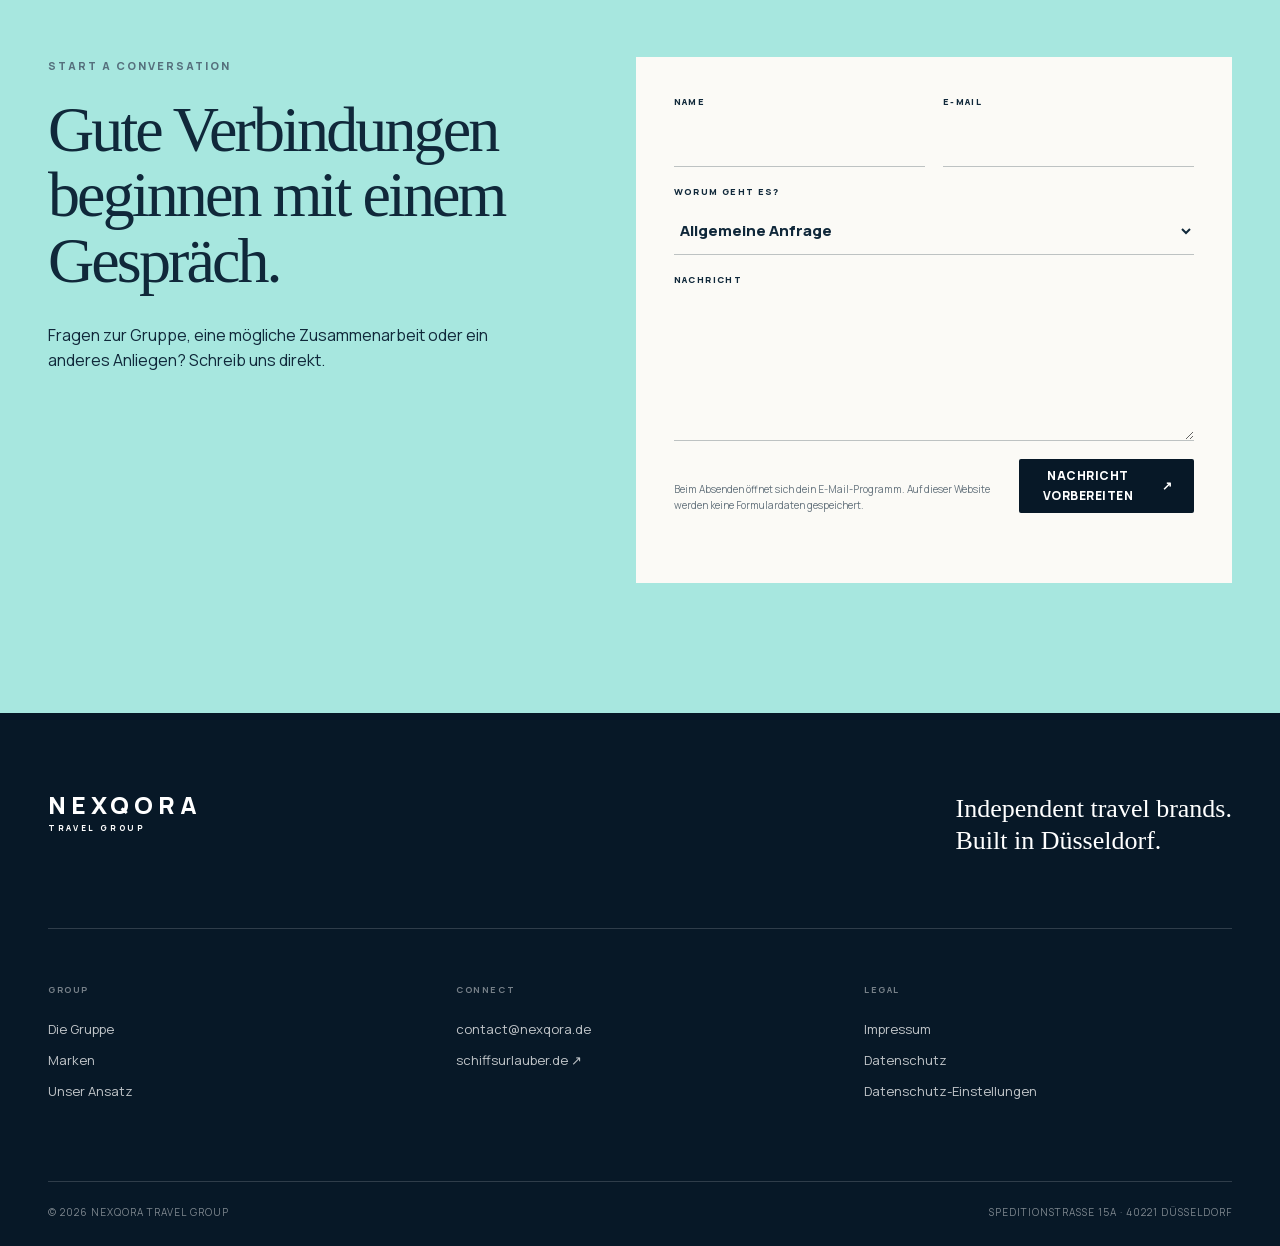
==== commit 97ff9f2d: "Redesign NEXQORA as travel group" ====
--- a/index.html
+++ b/index.html
@@ -1,129 +1,109 @@
 <!doctype html>
-<html lang="en" class="no-js">
+<html lang="de">
 <head>
   <meta charset="utf-8">
   <meta name="viewport" content="width=device-width, initial-scale=1">
-  <title data-en="NEXQORA — Independent Platform" data-de="NEXQORA — Unabhängige Plattform">NEXQORA — Independent Platform</title>
-  <meta name="description" data-i18n-attr="content" data-en="NEXQORA brings together perspectives across travel, energy, finance and media." data-de="NEXQORA verbindet Perspektiven in den Bereichen Travel, Energy, Finance und Media." content="NEXQORA brings together perspectives across travel, energy, finance and media.">
-  <meta name="theme-color" content="#121518">
-  <meta name="robots" content="index,follow">
+  <title>NEXQORA Travel Group | Reisemarken aus Düsseldorf</title>
+  <meta name="description" content="NEXQORA Travel Group ist die Dachmarke für spezialisierte Reisemarken wie schiffsurlauber.de – digital aufgebaut und persönlich verantwortet aus Düsseldorf.">
+  <meta name="robots" content="index,follow,max-image-preview:large">
+  <meta name="theme-color" content="#071827">
+  <link rel="canonical" href="https://nexqora.de/">
+  <link rel="icon" href="favicon.ico" sizes="any">
+  <link rel="icon" href="favicon.svg" type="image/svg+xml">
+  <link rel="icon" href="favicon-48.png" type="image/png" sizes="48x48">
+  <link rel="apple-touch-icon" href="apple-touch-icon.png" sizes="180x180">
+  <link rel="manifest" href="site.webmanifest">
+  <link rel="preload" href="assets/fonts/manrope-latin.woff2" as="font" type="font/woff2" crossorigin>
+  <link rel="preload" href="assets/hero-norway.jpg" as="image" type="image/jpeg" fetchpriority="high">
+  <link rel="stylesheet" href="styles.css?v=20261017-group-film">
   <meta property="og:type" content="website">
-  <meta property="og:site_name" content="NEXQORA">
-  <meta property="og:title" data-i18n-attr="content" data-en="NEXQORA — Independent Platform" data-de="NEXQORA — Unabhängige Plattform" content="NEXQORA — Independent Platform">
-  <meta property="og:description" data-i18n-attr="content" data-en="Travel. Energy. Finance. Media." data-de="Travel. Energy. Finance. Media." content="Travel. Energy. Finance. Media.">
+  <meta property="og:locale" content="de_DE">
+  <meta property="og:title" content="NEXQORA Travel Group">
+  <meta property="og:description" content="Reisemarken. Gemacht für Vertrauen.">
   <meta property="og:url" content="https://nexqora.de/">
-  <meta property="og:image" content="https://nexqora.de/assets/hero-q-sculpture.png">
-  <meta property="og:image:alt" content="NEXQORA">
+  <meta property="og:image" content="https://nexqora.de/assets/hero-norway.jpg">
   <meta name="twitter:card" content="summary_large_image">
-  <link rel="canonical" href="https://nexqora.de/">
-  <link rel="icon" href="favicon.svg" type="image/svg+xml">
-  <link rel="preload" as="image" href="assets/hero-q-sculpture.webp" type="image/webp">
-  <link rel="stylesheet" href="styles.css?v=20260827-legal">
-  <script>document.documentElement.className=document.documentElement.className.replace('no-js','js');</script>
+  <script type="application/ld+json">
+  {
+    "@context": "https://schema.org",
+    "@type": "Organization",
+    "name": "NEXQORA Travel Group",
+    "url": "https://nexqora.de/",
+    "email": "contact@nexqora.de",
+    "founder": {"@type": "Person", "name": "Orhan Erkol"},
+    "address": {"@type": "PostalAddress", "streetAddress": "Speditionstraße 15A", "postalCode": "40221", "addressLocality": "Düsseldorf", "addressCountry": "DE"},
+    "brand": {"@type": "Brand", "name": "schiffsurlauber.de", "url": "https://schiffsurlauber.de/"},
+    "sameAs": ["https://schiffsurlauber.de/"]
+  }
+  </script>
+  <script defer src="analytics.js?v=20261017-group-film"></script>
+  <script defer src="script.js?v=20261017-group-film"></script>
 </head>
 <body>
-  <a class="skip-link" href="#main" data-en="Skip to content" data-de="Zum Inhalt springen">Skip to content</a>
+  <a class="skip-link" href="#main">Zum Inhalt springen</a>
 
-  <header class="site-header" id="top">
-    <div class="header-inner">
-      <a class="wordmark" href="#top" data-i18n-attr="aria-label" data-en="NEXQORA — Independent Platform" data-de="NEXQORA — Unabhängige Plattform" aria-label="NEXQORA — Independent Platform"><span aria-hidden="true">NEX<span class="wordmark-accent">Q</span>ORA</span></a>
-      <nav class="site-nav" id="site-nav" data-i18n-attr="aria-label" data-en="Primary navigation" data-de="Hauptnavigation" aria-label="Primary navigation">
-        <ul class="nav-list">
-          <li><a href="#fields" data-en="Fields" data-de="Bereiche">Fields</a></li>
-          <li><a href="#about" data-en="NEXQORA" data-de="NEXQORA">NEXQORA</a></li>
-          <li><a href="#contact" data-en="Contact" data-de="Kontakt">Contact</a></li>
-        </ul>
-        <div class="lang" role="group" data-i18n-attr="aria-label" data-en="Language" data-de="Sprache" aria-label="Language">
-          <button type="button" class="lang-btn is-active" data-lang="en" aria-pressed="true">EN</button>
-          <span aria-hidden="true">/</span>
-          <button type="button" class="lang-btn" data-lang="de" aria-pressed="false">DE</button>
-        </div>
-      </nav>
-      <button type="button" class="nav-toggle" aria-controls="site-nav" aria-expanded="false"><span class="nav-toggle-label" data-en="Menu" data-de="Menü">Menu</span></button>
-    </div>
+  <header class="site-header" data-header>
+    <a class="brand" href="#top" aria-label="NEXQORA Travel Group Startseite"><span class="brand-name">NEXQORA</span><span class="brand-sub">TRAVEL GROUP</span></a>
+    <nav class="main-nav" id="main-nav" aria-label="Hauptnavigation"><a href="#group">Die Gruppe</a><a href="#brands">Marken</a><a href="#principles">Unser Ansatz</a><a href="#contact">Kontakt</a></nav>
+    <div class="header-actions"><a class="header-link" href="https://schiffsurlauber.de/" target="_blank" rel="noopener">Zu Schiffsurlauber <span aria-hidden="true">↗</span></a><button class="menu-button" type="button" aria-controls="main-nav" aria-expanded="false" aria-label="Menü öffnen"><span></span><span></span></button></div>
+    <div class="scroll-progress" aria-hidden="true"><span data-scroll-progress></span></div>
   </header>
 
   <main id="main">
-    <section class="hero" aria-labelledby="hero-title">
-      <div class="hero-copy reveal">
-        <p class="kicker" data-en="Independent perspective" data-de="Unabhängige Perspektive">Independent perspective</p>
-        <h1 id="hero-title">
-          <span data-en="Beyond" data-de="Weiter">Beyond</span>
-          <span data-en="the expected." data-de="als gedacht.">the expected.</span>
-          <span data-en="NEXQORA." data-de="NEXQORA.">NEXQORA.</span>
-        </h1>
-        <p class="hero-lede" data-en="NEXQORA brings together perspective, structure and momentum — creating room for ideas that move beyond conventional boundaries." data-de="NEXQORA verbindet Perspektive, Struktur und Dynamik – und schafft Raum für Ideen, die über gewohnte Grenzen hinausgehen.">NEXQORA brings together perspective, structure and momentum — creating room for ideas that move beyond conventional boundaries.</p>
-        <a class="primary-cta" href="#about"><span data-en="Discover NEXQORA" data-de="NEXQORA entdecken">Discover NEXQORA</span></a>
+    <section class="film-hero" id="top" aria-labelledby="hero-title">
+      <div class="hero-media" aria-hidden="true"><video data-hero-video autoplay muted loop playsinline poster="assets/hero-norway.jpg"><source src="assets/nexqora-travel-group-film-v2.mp4" type="video/mp4"></video></div>
+      <div class="hero-shade" aria-hidden="true"></div><div class="hero-grid" aria-hidden="true"></div>
+      <div class="hero-content">
+        <p class="hero-kicker"><span></span> Independent travel group · Düsseldorf</p>
+        <h1 id="hero-title">Reisemarken.<br><em>Gemacht für</em><br>Vertrauen.</h1>
+        <div class="hero-bottom"><p>NEXQORA Travel Group bündelt spezialisierte Reisemarken unter einem Dach. Digital im Zugang. Persönlich in der Verantwortung.</p><div class="hero-actions"><a class="button button--light" href="#group">Die Gruppe entdecken <span aria-hidden="true">↓</span></a><a class="text-link text-link--light" href="https://schiffsurlauber.de/" target="_blank" rel="noopener">schiffsurlauber.de <span aria-hidden="true">↗</span></a></div></div>
       </div>
-      <figure class="hero-visual reveal" aria-hidden="true"><img src="assets/hero-q-sculpture.webp" alt="" width="1600" height="1000" decoding="async" fetchpriority="high"></figure>
+      <div class="film-meta"><p><span class="film-dot"></span><span data-scene-label>Cruise · Nordics</span></p><button class="film-control" type="button" data-video-toggle aria-label="Film pausieren"><span data-video-icon>Ⅱ</span><span data-video-label>Pause</span></button></div>
+      <a class="hero-scroll" href="#group"><span>Scroll</span><i aria-hidden="true"></i></a>
     </section>
 
-    <section class="sector-showcase" id="fields" aria-labelledby="fields-title" aria-describedby="fields-instruction">
-      <h2 class="sr-only" id="fields-title" data-en="Selected fields" data-de="Ausgewählte Bereiche">Selected fields</h2>
-      <p class="sr-only" id="fields-instruction" data-en="Move over or select a field to bring its image forward." data-de="Bewegen Sie den Zeiger über einen Bereich oder wählen Sie ihn aus, um das Bild hervorzuheben.">Move over or select a field to bring its image forward.</p>
-      <div class="sector-panels">
-        <button class="sector-panel is-active" type="button" data-sector="travel" aria-pressed="true" data-i18n-attr="aria-label" data-en="Highlight Travel" data-de="Travel hervorheben" aria-label="Highlight Travel">
-          <img src="assets/sector-travel.webp" alt="" width="1024" height="1536" decoding="async">
-          <span class="sector-shade" aria-hidden="true"></span>
-          <span class="sector-content"><span class="sector-index">01</span><span class="sector-name">Travel</span><span class="material-symbols-outlined sector-arrow" aria-hidden="true">arrow_outward</span></span>
-        </button>
-        <button class="sector-panel" type="button" data-sector="energy" aria-pressed="false" data-i18n-attr="aria-label" data-en="Highlight Energy" data-de="Energy hervorheben" aria-label="Highlight Energy">
-          <img src="assets/sector-energy.webp" alt="" width="1024" height="1536" loading="lazy" decoding="async">
-          <span class="sector-shade" aria-hidden="true"></span>
-          <span class="sector-content"><span class="sector-index">02</span><span class="sector-name">Energy</span><span class="material-symbols-outlined sector-arrow" aria-hidden="true">arrow_outward</span></span>
-        </button>
-        <button class="sector-panel" type="button" data-sector="finance" aria-pressed="false" data-i18n-attr="aria-label" data-en="Highlight Finance" data-de="Finance hervorheben" aria-label="Highlight Finance">
-          <img src="assets/sector-finance.webp" alt="" width="1023" height="1537" loading="lazy" decoding="async">
-          <span class="sector-shade" aria-hidden="true"></span>
-          <span class="sector-content"><span class="sector-index">03</span><span class="sector-name">Finance</span><span class="material-symbols-outlined sector-arrow" aria-hidden="true">arrow_outward</span></span>
-        </button>
-        <button class="sector-panel" type="button" data-sector="media" aria-pressed="false" data-i18n-attr="aria-label" data-en="Highlight Media" data-de="Media hervorheben" aria-label="Highlight Media">
-          <img src="assets/sector-media.webp" alt="" width="1024" height="1536" loading="lazy" decoding="async">
-          <span class="sector-shade" aria-hidden="true"></span>
-          <span class="sector-content"><span class="sector-index">04</span><span class="sector-name">Media</span><span class="material-symbols-outlined sector-arrow" aria-hidden="true">arrow_outward</span></span>
-        </button>
+    <section class="group-section" id="group" aria-labelledby="group-title">
+      <div class="section-index reveal"><span>01</span><span>The Group</span></div>
+      <div class="group-intro reveal"><p class="eyebrow">Eine Gruppe. Klare Verantwortung.</p><h2 id="group-title">Menschen begegnen zuerst unseren Marken. Hier erfahren sie, wer dahintersteht.</h2></div>
+      <div class="group-copy reveal"><p class="lead">NEXQORA Travel Group entwickelt und führt eigenständige Angebote für unterschiedliche Bereiche des Reisens.</p><p>Jede Marke hat ihren eigenen Fokus. Was sie verbindet, ist ein klarer Qualitätsanspruch, digitale Zugänglichkeit und eine verantwortliche Ansprechperson in Düsseldorf.</p></div>
+      <dl class="fact-line reveal" aria-label="NEXQORA Travel Group auf einen Blick"><div><dt>Fokus</dt><dd>Travel</dd></div><div><dt>Basis</dt><dd>Düsseldorf</dd></div><div><dt>Struktur</dt><dd>Independent</dd></div><div><dt>Anspruch</dt><dd>Verlässlich</dd></div></dl>
+    </section>
+
+    <section class="brand-section" id="brands" aria-labelledby="brand-title">
+      <div class="brand-visual reveal"><img src="assets/hero-norway.jpg" alt="Kreuzfahrtschiff in einer nordischen Fjordlandschaft" width="1672" height="941" loading="lazy"><span class="brand-visual__label">Brand 01 · Cruise</span></div>
+      <div class="brand-panel reveal"><div class="section-index section-index--light"><span>02</span><span>Our Brands</span></div><p class="brand-status"><span></span> Aktive Reisemarke</p><h2 id="brand-title">schiffs<span>urlauber</span>.de</h2><p class="brand-lead">Die Spezialmarke für Kreuzfahrten – von der ersten Orientierung bis zur persönlichen Beratung.</p><p>Schiffsurlauber.de macht die Vielfalt von Reedereien, Schiffen und Routen verständlich und bringt Reisende mit der passenden Kreuzfahrt zusammen. Ein Angebot der NEXQORA Travel Group.</p><ul class="brand-tags" aria-label="Schwerpunkte von Schiffsurlauber.de"><li>Kreuzfahrten</li><li>Online-Reisebüro</li><li>Persönliche Beratung</li></ul><a class="button button--coral" href="https://schiffsurlauber.de/" target="_blank" rel="noopener">Marke besuchen <span aria-hidden="true">↗</span></a></div>
+    </section>
+
+    <section class="principles-section" id="principles" aria-labelledby="principles-title">
+      <div class="section-index reveal"><span>03</span><span>How we build</span></div>
+      <div class="principles-heading reveal"><p class="eyebrow">Spezialisiert aus Überzeugung</p><h2 id="principles-title">Eine gute Reisemarke muss nicht alles sein. Sie muss für etwas stehen.</h2></div>
+      <div class="principle-list">
+        <article class="principle reveal"><span class="principle-no">01</span><div><h3>Klarer Fokus</h3><p>Eigenständige Marken schaffen Orientierung in einem Markt voller Möglichkeiten. Jede Marke beginnt mit einem konkreten Reisebedürfnis.</p></div><span class="principle-mark" aria-hidden="true">↗</span></article>
+        <article class="principle reveal"><span class="principle-no">02</span><div><h3>Digital gedacht</h3><p>Von der ersten Suche bis zur Anfrage gestalten wir Wege, die verständlich, zugänglich und auf das Wesentliche reduziert sind.</p></div><span class="principle-mark" aria-hidden="true">↗</span></article>
+        <article class="principle reveal"><span class="principle-no">03</span><div><h3>Persönlich verantwortet</h3><p>Hinter unseren digitalen Angeboten stehen klare Ansprechpartner, nachvollziehbare Informationen und eine feste Anschrift.</p></div><span class="principle-mark" aria-hidden="true">↗</span></article>
       </div>
     </section>
 
-    <section class="about section-light" id="about" aria-labelledby="about-title">
-      <div class="section-heading reveal"><p class="kicker" data-en="NEXQORA" data-de="NEXQORA">NEXQORA</p><h2 id="about-title" data-en="Independent in perspective. Selective in direction." data-de="Unabhängig im Denken. Selektiv in der Ausrichtung.">Independent in perspective. Selective in direction.</h2></div>
-      <div class="about-grid reveal">
-        <p class="about-statement" data-en="NEXQORA moves across selected fields and develops perspectives beyond conventional boundaries." data-de="NEXQORA bewegt sich in ausgewählten Feldern und entwickelt Perspektiven jenseits gewohnter Grenzen.">NEXQORA moves across selected fields and develops perspectives beyond conventional boundaries.</p>
-        <div class="about-copy">
-          <p data-en="Travel, energy, finance and media follow different dynamics. NEXQORA approaches each field on its own terms." data-de="Travel, Energy, Finance und Media folgen unterschiedlichen Dynamiken. NEXQORA betrachtet jeden Bereich für sich.">Travel, energy, finance and media follow different dynamics. NEXQORA approaches each field on its own terms.</p>
-          <p data-en="What connects them is a focus on clear structures, disciplined execution and the freedom to think beyond established patterns." data-de="Was sie verbindet, ist der Fokus auf klare Strukturen, konsequente Umsetzung und die Freiheit, über etablierte Muster hinauszudenken.">What connects them is a focus on clear structures, disciplined execution and the freedom to think beyond established patterns.</p>
-        </div>
+    <section class="statement-section" aria-label="Unser Anspruch"><div class="statement-media" aria-hidden="true"><img src="assets/travel-japan.webp" alt="" width="1440" height="960" loading="lazy"></div><div class="statement-overlay" aria-hidden="true"></div><div class="statement-copy reveal"><p>NEXT HORIZON</p><h2>Neue Wege beginnen mit einer klaren Richtung.</h2></div><div class="statement-orbit" aria-hidden="true"><span>TRAVEL · BRANDS · TRUST · NEXQORA · </span></div></section>
+
+    <section class="trust-section" aria-labelledby="trust-title">
+      <div class="section-index reveal"><span>04</span><span>Trust &amp; Contact</span></div>
+      <div class="trust-heading reveal"><p class="eyebrow">Offen, wenn es darauf ankommt</p><h2 id="trust-title">Hinter jeder digitalen Marke steht eine klare Adresse.</h2></div>
+      <div class="trust-grid">
+        <article class="trust-card trust-card--address reveal"><p class="trust-card__label">Geschäftsanschrift</p><address><strong>NEXQORA Travel Group</strong><br>Inhaber: Orhan Erkol<br>Speditionstraße 15A<br>40221 Düsseldorf</address><p class="trust-note">Unsere Angebote sind digital ausgerichtet. Eine Beratung vor Ort findet derzeit nicht statt.</p></article>
+        <article class="trust-card reveal"><p class="trust-card__label">Kontakt zur Gruppe</p><h3>Direkt. Ohne Umwege.</h3><a class="large-mail" href="mailto:contact@nexqora.de">contact@nexqora.de <span aria-hidden="true">↗</span></a><p>Für Fragen zur Gruppe, zu Kooperationen oder zu unseren Marken.</p></article>
+        <article class="trust-card trust-card--navy reveal"><p class="trust-card__label">Reiseanliegen</p><h3>Bereits bei Schiffsurlauber?</h3><p>Für Beratung und Anliegen rund um eine Kreuzfahrt erreichst du das Team direkt über die Markenseite.</p><a class="text-link text-link--light" href="https://schiffsurlauber.de/kontakt" target="_blank" rel="noopener">Zum Schiffsurlauber-Kontakt <span aria-hidden="true">↗</span></a></article>
       </div>
     </section>
 
-    <section class="principles section-light" id="principles" aria-labelledby="principles-title">
-      <div class="section-heading reveal"><p class="kicker" data-en="Approach" data-de="Ansatz">Approach</p><h2 id="principles-title" data-en="Direction before convention." data-de="Richtung vor Konvention.">Direction before convention.</h2></div>
-      <ol class="principle-list">
-        <li class="principle reveal"><span>01</span><h3 data-en="Perspective" data-de="Perspektive">Perspective</h3><p data-en="We look at markets from more than one angle and remain open to unconventional paths." data-de="Wir betrachten Märkte aus mehr als einem Blickwinkel und bleiben offen für unkonventionelle Wege.">We look at markets from more than one angle and remain open to unconventional paths.</p></li>
-        <li class="principle reveal"><span>02</span><h3 data-en="Clarity" data-de="Klarheit">Clarity</h3><p data-en="We reduce complexity to clear priorities and deliberate decisions." data-de="Wir reduzieren Komplexität auf klare Prioritäten und bewusste Entscheidungen.">We reduce complexity to clear priorities and deliberate decisions.</p></li>
-        <li class="principle reveal"><span>03</span><h3 data-en="Momentum" data-de="Dynamik">Momentum</h3><p data-en="We move ideas forward when timing, substance and direction align." data-de="Wir bringen Ideen voran, wenn Timing, Substanz und Richtung zusammenpassen.">We move ideas forward when timing, substance and direction align.</p></li>
-      </ol>
-    </section>
+    <section class="faq-section" aria-labelledby="faq-title"><div class="faq-heading reveal"><p class="eyebrow">Kurz erklärt</p><h2 id="faq-title">Was verbindet NEXQORA und Schiffsurlauber.de?</h2></div><div class="faq-list reveal"><details><summary>Was ist die NEXQORA Travel Group?<span aria-hidden="true">+</span></summary><p>NEXQORA Travel Group ist die Dachmarke, unter der eigenständige Reisemarken entwickelt und geführt werden.</p></details><details><summary>Gehört Schiffsurlauber.de zu NEXQORA?<span aria-hidden="true">+</span></summary><p>Ja. Schiffsurlauber.de ist die spezialisierte Kreuzfahrtmarke der NEXQORA Travel Group.</p></details><details><summary>Vermittelt NEXQORA selbst Reisen?<span aria-hidden="true">+</span></summary><p>Die Vermittlung und Beratung erfolgt über die jeweilige Reisemarke. Auf Schiffsurlauber.de werden Kreuzfahrten und weitere Reiseleistungen Dritter vermittelt; NEXQORA ist kein Reiseveranstalter.</p></details></div></section>
 
-    <section class="contact" id="contact" aria-labelledby="contact-title">
-      <div class="contact-intro reveal"><p class="kicker" data-en="Contact" data-de="Kontakt">Contact</p><h2 id="contact-title" data-en="Contact NEXQORA." data-de="NEXQORA kontaktieren.">Contact NEXQORA.</h2><p data-en="For business opportunities, partnerships and media enquiries, contact NEXQORA directly." data-de="Für Geschäftsmöglichkeiten, Partnerschaften und Medienanfragen erreichen Sie NEXQORA direkt.">For business opportunities, partnerships and media enquiries, contact NEXQORA directly.</p><div class="contact-direct"><a class="mail" href="mailto:contact@nexqora.de">contact@nexqora.de</a><button class="copy-mail" type="button"><span class="material-symbols-outlined" aria-hidden="true">content_copy</span><span data-copy-label data-en="Copy e-mail" data-de="E-Mail kopieren">Copy e-mail</span></button><p class="sr-only" id="copy-status" aria-live="polite"></p></div></div>
-      <form class="contact-form reveal" action="mailto:contact@nexqora.de" method="post" enctype="text/plain" novalidate>
-        <div class="form-row"><label for="f-topic" data-en="Enquiry" data-de="Anliegen">Enquiry</label><select id="f-topic" name="topic"><option value="opportunity" data-en="Business opportunity" data-de="Geschäftsmöglichkeit">Business opportunity</option><option value="partnership" data-en="Partnership" data-de="Partnerschaft">Partnership</option><option value="general" data-en="General enquiry" data-de="Allgemeine Anfrage">General enquiry</option><option value="media" data-en="Media enquiry" data-de="Medienanfrage">Media enquiry</option></select></div>
-        <div class="form-row"><label for="f-name" data-en="Name" data-de="Name">Name</label><input id="f-name" name="name" type="text" autocomplete="name" required></div>
-        <div class="form-row"><label for="f-org" data-en="Organisation" data-de="Organisation">Organisation</label><input id="f-org" name="organisation" type="text" autocomplete="organization"></div>
-        <div class="form-row"><label for="f-mail" data-en="E-mail" data-de="E-Mail">E-mail</label><input id="f-mail" name="email" type="email" autocomplete="email" required></div>
-        <div class="form-row"><label for="f-msg" data-en="Message" data-de="Nachricht">Message</label><textarea id="f-msg" name="message" rows="1" required></textarea></div>
-        <div class="form-foot"><p><span data-en="Sent by e-mail. No data is stored on this site." data-de="Versand per E-Mail. Auf dieser Seite werden keine Daten gespeichert.">Sent by e-mail. No data is stored on this site.</span> <a href="datenschutz.html" data-en="Privacy notice" data-de="Datenschutz">Privacy notice</a></p><button type="submit" class="send"><span data-en="Send message" data-de="Nachricht senden">Send message</span><span class="material-symbols-outlined" aria-hidden="true">arrow_forward</span></button></div>
-        <p class="form-status" aria-live="polite" hidden></p>
-      </form>
+    <section class="contact-section" id="contact" aria-labelledby="contact-title">
+      <div class="contact-heading reveal"><p class="eyebrow">Start a conversation</p><h2 id="contact-title">Gute Verbindungen beginnen mit einem Gespräch.</h2><p>Fragen zur Gruppe, eine mögliche Zusammenarbeit oder ein anderes Anliegen? Schreib uns direkt.</p></div>
+      <form class="contact-form reveal" novalidate><div class="form-row"><label for="f-name">Name<input id="f-name" name="name" autocomplete="name" required></label><label for="f-email">E-Mail<input id="f-email" name="email" type="email" autocomplete="email" required></label></div><label for="f-topic">Worum geht es?<select id="f-topic" name="topic"><option>Allgemeine Anfrage</option><option>Marke &amp; Zusammenarbeit</option><option>Presse &amp; Medien</option><option>Anliegen zu Schiffsurlauber.de</option></select></label><label for="f-message">Nachricht<textarea id="f-message" name="message" rows="5" required></textarea></label><div class="form-bottom"><p>Beim Absenden öffnet sich dein E-Mail-Programm. Auf dieser Website werden keine Formulardaten gespeichert.</p><button class="button button--dark" type="submit">Nachricht vorbereiten <span aria-hidden="true">↗</span></button></div><p class="form-status" role="status" aria-live="polite"></p></form>
     </section>
   </main>
 
-  <footer class="site-footer">
-    <a class="wordmark wordmark-light" href="#top" aria-label="NEXQORA"><span aria-hidden="true">NEX<span class="wordmark-accent">Q</span>ORA</span></a>
-    <nav class="footer-nav" data-i18n-attr="aria-label" data-en="Footer navigation" data-de="Fußnavigation" aria-label="Footer navigation"><a href="#fields" data-en="Fields" data-de="Bereiche">Fields</a><a href="#contact" data-en="Contact" data-de="Kontakt">Contact</a><a href="impressum.html" data-en="Imprint" data-de="Impressum">Imprint</a><a href="datenschutz.html" data-en="Privacy" data-de="Datenschutz">Privacy</a></nav>
-    <p data-en="© 2026 NEXQORA — Independent platform." data-de="© 2026 NEXQORA — Unabhängige Plattform.">© 2026 NEXQORA — Independent platform.</p>
-  </footer>
-  <script src="script.js?v=20260827-legal"></script>
+  <footer class="site-footer"><div class="footer-top"><a class="brand brand--light" href="#top" aria-label="NEXQORA Travel Group Startseite"><span class="brand-name">NEXQORA</span><span class="brand-sub">TRAVEL GROUP</span></a><p>Independent travel brands.<br>Built in Düsseldorf.</p></div><div class="footer-links"><div><h2>Group</h2><a href="#group">Die Gruppe</a><a href="#brands">Marken</a><a href="#principles">Unser Ansatz</a></div><div><h2>Connect</h2><a href="mailto:contact@nexqora.de">contact@nexqora.de</a><a href="https://schiffsurlauber.de/" target="_blank" rel="noopener">schiffsurlauber.de ↗</a></div><div><h2>Legal</h2><a href="impressum.html">Impressum</a><a href="datenschutz.html">Datenschutz</a><button type="button" class="consent-settings-button" data-consent-open>Cookie-Einstellungen</button></div></div><div class="footer-bottom"><p>© <span data-year></span> NEXQORA Travel Group</p><p>Speditionstraße 15A · 40221 Düsseldorf</p></div></footer>
 </body>
 </html>
--- a/styles.css
+++ b/styles.css
@@ -1,266 +1,150 @@
-@font-face{font-family:"Manrope";src:url("assets/fonts/manrope-latin.woff2") format("woff2");font-style:normal;font-weight:300 600;font-display:swap}
-@font-face{font-family:"Material Symbols Outlined";src:url("assets/fonts/material-symbols-outlined.woff2") format("woff2");font-style:normal;font-weight:300;font-display:block}
+@font-face{font-family:Manrope;src:url("assets/fonts/manrope-latin.woff2") format("woff2");font-style:normal;font-weight:200 800;font-display:swap}
 
 :root{
-  --porcelain:#F3F0E9;
-  --obsidian:#121518;
-  --graphite:#394046;
-  --stone:#C9C4BA;
-  --mist:#DDE0DC;
-  --bronze:#A28C6D;
-  --bronze-deep:#8F795D;
-  --dark-2:#171C20;
-  --dark-3:#1D2327;
-  --light-rule:rgba(18,21,24,.14);
-  --dark-rule:rgba(243,240,233,.16);
-  --edge:clamp(24px,4.35vw,64px);
-  --header-h:64px;
-  --ease:cubic-bezier(.22,.61,.36,1);
+  --navy:#071827;
+  --navy-2:#0c2539;
+  --ink:#10283a;
+  --ivory:#f4f1e9;
+  --paper:#fbfaf6;
+  --white:#fff;
+  --coral:#ff6b52;
+  --aqua:#a7e7df;
+  --line:rgba(16,40,58,.17);
+  --muted:#65737d;
+  --sans:Manrope,Arial,sans-serif;
+  --serif:Georgia,"Times New Roman",serif;
+  --wrap:min(1280px,calc(100% - 96px));
 }
 
-*,*::before,*::after{box-sizing:border-box}
-html{background:var(--porcelain);scroll-behavior:smooth;scroll-padding-top:calc(var(--header-h) + 8px);-webkit-text-size-adjust:100%;overflow-x:clip}
-body{margin:0;background:var(--porcelain);color:var(--obsidian);font-family:"Manrope","Helvetica Neue",Arial,sans-serif;font-size:16px;font-weight:400;line-height:1.65;letter-spacing:-.008em;-webkit-font-smoothing:antialiased;overflow-x:hidden}
-h1,h2,h3,p,figure,dl,dd{margin:0}
-ul,ol{margin:0;padding:0;list-style:none}
-img{display:block;width:100%;max-width:100%}
-button,input,textarea,select{font:inherit}
-button{border:0;padding:0;background:none;color:inherit;cursor:pointer}
+*{box-sizing:border-box}
+html{scroll-behavior:smooth;scroll-padding-top:84px}
+body{margin:0;background:var(--paper);color:var(--ink);font-family:var(--sans);font-size:16px;line-height:1.6;-webkit-font-smoothing:antialiased}
+body.menu-open{overflow:hidden}
 a{color:inherit;text-decoration:none}
-::selection{background:var(--bronze);color:var(--obsidian)}
-:focus-visible{outline:2px solid #725D42;outline-offset:4px}
-.hero :focus-visible,.sector-showcase :focus-visible,.contact :focus-visible,.site-footer :focus-visible{outline-color:#C1A984}
-
-.sr-only{position:absolute!important;width:1px!important;height:1px!important;padding:0!important;margin:-1px!important;overflow:hidden!important;clip:rect(0,0,0,0)!important;white-space:nowrap!important;border:0!important}
-.skip-link{position:fixed;z-index:200;top:12px;left:12px;transform:translateY(-180%);background:var(--porcelain);color:var(--obsidian);padding:12px 18px;border:1px solid var(--obsidian);font-size:12px;letter-spacing:.16em;text-transform:uppercase;transition:transform .2s var(--ease)}
-.skip-link:focus{transform:translateY(0)}
-.material-symbols-outlined{font-family:"Material Symbols Outlined";font-weight:normal;font-style:normal;font-size:20px;line-height:1;letter-spacing:normal;text-transform:none;white-space:nowrap;word-wrap:normal;direction:ltr;-webkit-font-feature-settings:"liga";-webkit-font-smoothing:antialiased;font-feature-settings:"liga"}
+button,input,select,textarea{font:inherit;color:inherit}
+img,video{display:block;max-width:100%}
+address{font-style:normal}
+.skip-link{position:fixed;z-index:200;left:16px;top:12px;background:var(--white);color:var(--navy);padding:10px 16px;transform:translateY(-150%);transition:transform .2s}
+.skip-link:focus{transform:none}
+.eyebrow{margin:0 0 22px;font-size:11px;font-weight:800;letter-spacing:.18em;text-transform:uppercase;color:#56707d}
+.button{display:inline-flex;align-items:center;justify-content:space-between;gap:26px;min-height:54px;padding:0 22px;border:0;border-radius:2px;font-size:12px;font-weight:800;letter-spacing:.04em;text-transform:uppercase;cursor:pointer;transition:transform .25s,background .25s,color .25s}
+.button:hover{transform:translateY(-2px)}
+.button--light{background:var(--white);color:var(--navy)}
+.button--light:hover{background:var(--aqua)}
+.button--coral{background:var(--coral);color:var(--navy)}
+.button--coral:hover{background:#ff806a}
+.button--dark{background:var(--navy);color:var(--white)}
+.text-link{display:inline-flex;align-items:center;gap:12px;padding-bottom:5px;border-bottom:1px solid currentColor;font-size:13px;font-weight:750}
+.text-link span{transition:transform .2s}.text-link:hover span{transform:translate(3px,-3px)}
+.text-link--light{color:var(--white)}
 
 /* Header */
-.site-header{position:sticky;top:0;z-index:50;height:var(--header-h);background:rgba(243,240,233,.96);border-bottom:1px solid var(--light-rule);backdrop-filter:blur(14px);-webkit-backdrop-filter:blur(14px)}
-.header-inner{height:100%;padding-inline:var(--edge);display:flex;align-items:center;justify-content:space-between;gap:40px}
-.wordmark{min-height:44px;display:inline-flex;align-items:center;font-size:24px;font-weight:400;letter-spacing:.45em;line-height:1;white-space:nowrap}
-.wordmark-accent{color:var(--bronze-deep)}
-.site-nav{display:flex;align-items:center;gap:48px}
-.nav-list{display:flex;align-items:center;gap:42px}
-.nav-list a,.lang-btn,.nav-toggle,.footer-nav a{font-size:11px;font-weight:500;letter-spacing:.18em;text-transform:uppercase}
-.nav-list a{display:block;position:relative;padding:14px 0;color:var(--graphite)}
-.nav-list a::after{content:"";position:absolute;left:0;right:0;bottom:8px;height:1px;background:currentColor;transform:scaleX(0);transform-origin:left;transition:transform .35s var(--ease)}
-.nav-list a:hover::after,.nav-list a:focus-visible::after{transform:scaleX(1)}
-.lang{display:flex;align-items:center;gap:8px;color:rgba(57,64,70,.42)}
-.lang-btn{min-width:32px;min-height:32px;color:rgba(57,64,70,.78)}
-.lang-btn.is-active{color:var(--obsidian)}
-.nav-toggle{display:none;min-width:48px;min-height:48px;color:var(--graphite)}
+.site-header{position:fixed;z-index:80;top:0;left:0;right:0;height:86px;padding:0 42px;display:grid;grid-template-columns:1fr auto 1fr;align-items:center;color:var(--white);transition:height .35s,background .35s,color .35s,box-shadow .35s}
+.site-header.is-sticky{height:72px;background:rgba(251,250,246,.94);color:var(--navy);box-shadow:0 1px rgba(7,24,39,.1);backdrop-filter:blur(16px)}
+.brand{display:inline-flex;flex-direction:column;width:max-content;line-height:1}
+.brand-name{font-size:24px;font-weight:800;letter-spacing:.2em}
+.brand-sub{margin-top:7px;font-size:8px;font-weight:750;letter-spacing:.33em}
+.main-nav{display:flex;align-items:center;gap:34px}
+.main-nav a{position:relative;font-size:11px;font-weight:750;letter-spacing:.06em;text-transform:uppercase}
+.main-nav a::after{content:"";position:absolute;left:0;right:100%;bottom:-7px;height:1px;background:currentColor;transition:right .25s}
+.main-nav a:hover::after{right:0}
+.header-actions{justify-self:end;display:flex;align-items:center;gap:22px}
+.header-link{font-size:11px;font-weight:750;letter-spacing:.05em;text-transform:uppercase}
+.menu-button{display:none;width:42px;height:42px;border:1px solid currentColor;border-radius:50%;background:transparent;padding:0;place-items:center;cursor:pointer}
+.menu-button span{display:block;width:16px;height:1px;background:currentColor;grid-area:1/1;transition:transform .25s}.menu-button span:first-child{transform:translateY(-3px)}.menu-button span:last-child{transform:translateY(3px)}
+.menu-button[aria-expanded="true"] span:first-child{transform:rotate(45deg)}.menu-button[aria-expanded="true"] span:last-child{transform:rotate(-45deg)}
+.scroll-progress{position:absolute;left:0;right:0;bottom:0;height:2px;overflow:hidden}.scroll-progress span{display:block;width:100%;height:100%;background:var(--coral);transform:scaleX(0);transform-origin:left}
 
-/* Hero */
-.hero{min-height:520px;display:grid;grid-template-columns:repeat(2,minmax(0,1fr));background:var(--obsidian);color:var(--porcelain);border-bottom:1px solid var(--dark-rule)}
-.hero-copy{padding:64px var(--edge) 56px;display:flex;flex-direction:column;align-items:flex-start;justify-content:center;min-width:0}
-.hero .kicker{display:none}
-.hero h1{font-size:clamp(48px,4.9vw,72px);font-weight:300;letter-spacing:-.025em;line-height:1.08;max-width:680px}
-.hero h1 span{display:block}
-.hero-lede{margin-top:28px;max-width:500px;color:rgba(243,240,233,.66);font-size:clamp(15px,1.22vw,18px);line-height:1.7;letter-spacing:-.014em}
-.primary-cta{width:241px;max-width:100%;margin-top:34px;min-height:48px;display:inline-flex;align-items:center;justify-content:center;padding:0 22px;background:var(--bronze);color:var(--obsidian);font-size:11px;font-weight:600;letter-spacing:.2em;text-transform:uppercase;transition:background .28s var(--ease),transform .28s var(--ease)}
-.primary-cta:hover{background:#B39B79;transform:translateY(-2px)}
-.hero-visual{min-height:520px;overflow:hidden;background:#0E1113}
-.hero-visual img{height:100%;object-fit:cover;object-position:right center;transform:scale(1.18) translateX(-8%);transform-origin:right center}
+/* Hero film */
+.film-hero{position:relative;min-height:100svh;height:100svh;color:var(--white);overflow:hidden;background:var(--navy)}
+.hero-media,.hero-shade,.hero-grid{position:absolute;inset:0}
+.hero-media video{width:100%;height:100%;object-fit:cover;transform:scale(1.012)}
+.hero-shade{background:linear-gradient(90deg,rgba(2,15,26,.82) 0%,rgba(2,15,26,.48) 46%,rgba(2,15,26,.1) 100%),linear-gradient(0deg,rgba(2,15,26,.72) 0%,transparent 42%,rgba(2,15,26,.28) 100%)}
+.hero-grid{background-image:linear-gradient(rgba(255,255,255,.08) 1px,transparent 1px),linear-gradient(90deg,rgba(255,255,255,.08) 1px,transparent 1px);background-size:25% 100%,25% 100%;opacity:.42}
+.hero-content{position:relative;z-index:2;width:var(--wrap);height:100%;margin:auto;padding:clamp(125px,15vh,170px) 0 72px;display:flex;flex-direction:column;justify-content:space-between}
+.hero-kicker{margin:0;font-size:10px;font-weight:750;letter-spacing:.22em;text-transform:uppercase;display:flex;align-items:center;gap:12px}
+.hero-kicker span{width:7px;height:7px;border-radius:50%;background:var(--coral);box-shadow:0 0 0 7px rgba(255,107,82,.18)}
+.hero-content h1{margin:0;max-width:980px;font-size:clamp(70px,8vw,132px);font-weight:650;letter-spacing:-.065em;line-height:.79;text-wrap:balance}
+.hero-content h1 em{font-family:var(--serif);font-weight:400;color:var(--aqua);letter-spacing:-.07em}
+.hero-bottom{display:grid;grid-template-columns:minmax(320px,530px) 1fr;align-items:end;gap:90px}
+.hero-bottom>p{margin:0;font-size:clamp(16px,1.35vw,20px);line-height:1.55;color:rgba(255,255,255,.86)}
+.hero-actions{display:flex;align-items:center;gap:28px;justify-self:start}
+.film-meta{position:absolute;z-index:3;top:50%;right:36px;transform:translateY(-50%);writing-mode:vertical-rl;display:flex;align-items:center;gap:25px;font-size:9px;font-weight:750;letter-spacing:.18em;text-transform:uppercase}
+.film-meta p{display:flex;align-items:center;gap:10px;margin:0}.film-dot{width:5px;height:5px;border-radius:50%;background:var(--aqua)}
+.film-control{writing-mode:horizontal-tb;display:grid;place-items:center;width:44px;height:44px;border:1px solid rgba(255,255,255,.55);border-radius:50%;background:rgba(7,24,39,.25);color:var(--white);cursor:pointer}.film-control [data-video-label]{position:absolute;clip:rect(0 0 0 0)}
+.hero-scroll{position:absolute;z-index:3;left:24px;bottom:50px;display:flex;align-items:center;gap:12px;transform:rotate(-90deg);transform-origin:left bottom;font-size:9px;font-weight:750;letter-spacing:.2em;text-transform:uppercase}.hero-scroll i{display:block;width:56px;height:1px;background:rgba(255,255,255,.6);position:relative;overflow:hidden}.hero-scroll i::after{content:"";position:absolute;inset:0;background:var(--coral);animation:scroll-line 2s ease-in-out infinite}
+@keyframes scroll-line{0%{transform:translateX(-100%)}50%,100%{transform:translateX(100%)}}
 
-/* Fields — diagonal composition from the source sketch */
-.sector-showcase{position:relative;background:#0C0F11;color:var(--porcelain);overflow:hidden;border-bottom:1px solid var(--dark-rule)}
-.sector-panels{display:flex;width:calc(100% + 8vw);height:clamp(540px,48vw,720px);margin-left:-4vw;overflow:hidden}
-.sector-panel{--pointer-x:0px;position:relative;isolation:isolate;flex:1 1 0;min-width:0;height:100%;overflow:hidden;text-align:left;color:var(--porcelain);clip-path:polygon(10% 0,100% 0,90% 100%,0 100%);margin-right:-2.8vw;transition:flex-grow .72s var(--ease),filter .55s var(--ease),opacity .55s var(--ease);filter:saturate(.42) brightness(.68);opacity:.88}
-.sector-panel:first-child{clip-path:polygon(0 0,100% 0,90% 100%,0 100%)}
-.sector-panel:last-child{clip-path:polygon(10% 0,100% 0,100% 100%,0 100%);margin-right:0}
-.sector-panel::after{content:"";position:absolute;z-index:3;top:0;right:8%;width:1px;height:108%;background:rgba(243,240,233,.52);transform:rotate(7deg);transform-origin:top right;pointer-events:none}
-.sector-panel:last-child::after{display:none}
-.sector-panel img{position:absolute;z-index:0;inset:-3%;width:106%;max-width:none;height:106%;object-fit:cover;object-position:center;transform:translateX(var(--pointer-x)) scale(1.045);transition:transform .85s var(--ease),filter .55s var(--ease)}
-.sector-panel[data-sector="travel"] img{object-position:46% center}
-.sector-panel[data-sector="energy"] img{object-position:58% center}
-.sector-panel[data-sector="finance"] img{object-position:58% center}
-.sector-panel[data-sector="media"] img{object-position:57% center}
-.sector-shade{position:absolute;z-index:1;inset:0;background:rgba(9,12,14,.46);transition:background .55s var(--ease)}
-.sector-content{position:absolute;z-index:4;left:clamp(38px,4.2vw,68px);right:clamp(34px,3vw,48px);bottom:clamp(38px,4vw,58px);display:grid;grid-template-columns:1fr auto;grid-template-areas:"index arrow" "name name";align-items:end;gap:14px;transition:transform .6s var(--ease)}
-.sector-index{grid-area:index;color:#C1A984;font-size:12px;font-weight:500;letter-spacing:.18em}
-.sector-name{grid-area:name;font-size:clamp(34px,4vw,62px);font-weight:300;letter-spacing:-.055em;line-height:1}
-.sector-arrow{grid-area:arrow;font-size:24px;color:rgba(243,240,233,.76);opacity:0;transform:translate(-8px,8px);transition:opacity .35s var(--ease),transform .35s var(--ease)}
-.sector-panel:hover,.sector-panel:focus-visible,.sector-panel.is-active{flex-grow:1.7;filter:saturate(.9) brightness(.95);opacity:1;z-index:2}
-.sector-panel:hover img,.sector-panel:focus-visible img,.sector-panel.is-active img{transform:translateX(var(--pointer-x)) scale(1.095)}
-.sector-panel:hover .sector-shade,.sector-panel:focus-visible .sector-shade,.sector-panel.is-active .sector-shade{background:rgba(9,12,14,.24)}
-.sector-panel:hover .sector-arrow,.sector-panel:focus-visible .sector-arrow,.sector-panel.is-active .sector-arrow{opacity:1;transform:none}
-.sector-panel:focus-visible{outline:2px solid #C1A984;outline-offset:-5px}
+/* Shared */
+.group-section,.principles-section,.trust-section,.faq-section,.contact-section{width:var(--wrap);margin:0 auto;padding:130px 0}
+.section-index{display:flex;align-items:center;gap:20px;margin-bottom:82px;font-size:9px;font-weight:800;letter-spacing:.2em;text-transform:uppercase;color:#6a7a84}.section-index span:first-child{display:grid;place-items:center;width:32px;height:32px;border:1px solid var(--line);border-radius:50%}
+.section-index--light{color:rgba(255,255,255,.55)}.section-index--light span:first-child{border-color:rgba(255,255,255,.28)}
+.reveal{opacity:0;transform:translateY(24px);transition:opacity .75s ease,transform .75s ease}.reveal.is-visible{opacity:1;transform:none}
 
-/* Editorial light sections */
-.section-light{padding:clamp(96px,11vw,158px) var(--edge);background:var(--porcelain)}
-.section-heading{display:grid;grid-template-columns:34% 66%;align-items:start;padding-bottom:clamp(52px,6vw,84px)}
-.kicker{font-size:11px;font-weight:500;letter-spacing:.22em;text-transform:uppercase;color:rgba(57,64,70,.84)}
-.section-heading h2,.contact h2{font-size:clamp(44px,5.7vw,82px);font-weight:300;line-height:1.02;letter-spacing:-.06em}
-.about-grid{display:grid;grid-template-columns:34% 66%;border-top:1px solid var(--light-rule);padding-top:40px}
-.about-statement{padding-right:clamp(32px,5vw,76px);font-size:clamp(24px,2.4vw,36px);font-weight:300;line-height:1.28;letter-spacing:-.035em}
-.about-copy{display:grid;grid-template-columns:repeat(2,1fr);gap:clamp(32px,5vw,76px);color:var(--graphite);font-size:16px;line-height:1.75}
-.principles{border-top:1px solid var(--light-rule)}
-.principle-list{display:grid;grid-template-columns:repeat(3,1fr);gap:0;border-top:1px solid var(--light-rule)}
-.principle{min-height:310px;padding:28px clamp(28px,3.2vw,48px) 24px 0;border-right:1px solid var(--light-rule)}
-.principle:not(:first-child){padding-left:clamp(28px,3.2vw,48px)}
-.principle:last-child{border-right:0}
-.principle>span{font-size:15px;letter-spacing:.06em;color:var(--bronze-deep)}
-.principle h3{margin-top:68px;font-size:clamp(28px,2.5vw,38px);font-weight:300;letter-spacing:-.04em}
-.principle p{margin-top:18px;max-width:360px;color:var(--graphite);font-size:15px;line-height:1.72}
+/* Group */
+.group-section{display:grid;grid-template-columns:1fr 2fr 1fr;column-gap:70px}
+.group-section>.section-index{grid-column:1/-1}
+.group-intro{grid-column:1/3}.group-intro h2,.principles-heading h2,.trust-heading h2,.faq-heading h2,.contact-heading h2{margin:0;font-family:var(--serif);font-size:clamp(48px,5.1vw,80px);font-weight:400;letter-spacing:-.045em;line-height:1.02}
+.group-copy{grid-column:3;padding-top:44px;color:var(--muted)}.group-copy p{margin:0 0 22px}.group-copy .lead{font-weight:700;color:var(--ink)}
+.fact-line{grid-column:1/-1;display:grid;grid-template-columns:repeat(4,1fr);margin:100px 0 0;border-top:1px solid var(--line);border-bottom:1px solid var(--line)}.fact-line div{padding:28px 0 30px}.fact-line div+div{border-left:1px solid var(--line);padding-left:28px}.fact-line dt{font-size:9px;font-weight:800;letter-spacing:.16em;text-transform:uppercase;color:var(--muted)}.fact-line dd{margin:8px 0 0;font-size:22px;font-weight:650}
+
+/* Brand */
+.brand-section{display:grid;grid-template-columns:1.05fr .95fr;min-height:780px;background:var(--navy);color:var(--white)}
+.brand-visual{position:relative;overflow:hidden;min-height:780px}.brand-visual::after{content:"";position:absolute;inset:0;background:linear-gradient(0deg,rgba(7,24,39,.55),transparent 55%)}.brand-visual img{width:100%;height:100%;object-fit:cover;transition:transform 1.2s ease}.brand-section:hover .brand-visual img{transform:scale(1.035)}
+.brand-visual__label{position:absolute;z-index:2;left:36px;bottom:34px;padding:10px 14px;border:1px solid rgba(255,255,255,.4);border-radius:999px;font-size:9px;font-weight:800;letter-spacing:.16em;text-transform:uppercase;backdrop-filter:blur(8px)}
+.brand-panel{padding:70px clamp(42px,6vw,100px);display:flex;flex-direction:column;justify-content:center}.brand-panel .section-index{margin-bottom:auto}.brand-status{display:flex;align-items:center;gap:10px;margin:36px 0 20px;font-size:9px;font-weight:800;letter-spacing:.18em;text-transform:uppercase;color:var(--aqua)}.brand-status span{width:7px;height:7px;border-radius:50%;background:var(--aqua);box-shadow:0 0 0 6px rgba(167,231,223,.12)}
+.brand-panel h2{margin:0;font-size:clamp(48px,5vw,76px);line-height:.95;letter-spacing:-.06em}.brand-panel h2 span{color:var(--coral)}
+.brand-lead{max-width:620px;margin:32px 0 16px;font-family:var(--serif);font-size:26px;line-height:1.3}.brand-panel>p:not(.brand-status,.brand-lead){max-width:590px;color:rgba(255,255,255,.68)}
+.brand-tags{display:flex;flex-wrap:wrap;gap:8px;margin:28px 0 36px;padding:0;list-style:none}.brand-tags li{padding:8px 12px;border:1px solid rgba(255,255,255,.2);border-radius:999px;font-size:9px;font-weight:750;letter-spacing:.12em;text-transform:uppercase}.brand-panel .button{align-self:flex-start}
+
+/* Principles */
+.principles-section{display:grid;grid-template-columns:1fr 2fr;gap:70px}.principles-section>.section-index{grid-column:1/-1}.principles-heading{grid-column:1/-1;max-width:1000px;margin-bottom:70px}.principle-list{grid-column:1/-1;border-top:1px solid var(--line)}
+.principle{display:grid;grid-template-columns:100px 1fr 50px;gap:30px;align-items:center;padding:36px 0;border-bottom:1px solid var(--line);transition:padding .3s,background .3s}.principle:hover{padding-left:18px;background:rgba(167,231,223,.12)}.principle-no{font-size:10px;font-weight:800;color:#7a8a92}.principle>div{display:grid;grid-template-columns:minmax(240px,.7fr) 1fr;gap:60px;align-items:center}.principle h3{margin:0;font-family:var(--serif);font-size:40px;font-weight:400}.principle p{margin:0;max-width:600px;color:var(--muted)}.principle-mark{justify-self:end;display:grid;place-items:center;width:42px;height:42px;border:1px solid var(--line);border-radius:50%;transition:transform .3s,background .3s}.principle:hover .principle-mark{transform:rotate(45deg);background:var(--coral)}
+
+/* Statement */
+.statement-section{position:relative;height:min(82vw,880px);min-height:650px;overflow:hidden;color:var(--white);display:grid;place-items:center}.statement-media,.statement-overlay{position:absolute;inset:0}.statement-media img{width:100%;height:100%;object-fit:cover;transform:scale(1.06)}.statement-overlay{background:linear-gradient(0deg,rgba(5,20,32,.74),rgba(5,20,32,.18)),linear-gradient(90deg,rgba(5,20,32,.35),transparent)}
+.statement-copy{position:relative;z-index:2;width:min(920px,80%);text-align:center}.statement-copy p{font-size:10px;font-weight:800;letter-spacing:.3em}.statement-copy h2{margin:24px 0 0;font-family:var(--serif);font-size:clamp(55px,7vw,104px);font-weight:400;letter-spacing:-.05em;line-height:.95}
+.statement-orbit{position:absolute;z-index:2;right:5%;bottom:7%;width:140px;height:140px;border:1px solid rgba(255,255,255,.45);border-radius:50%;display:grid;place-items:center}.statement-orbit span{font-size:8px;font-weight:750;letter-spacing:.17em;text-transform:uppercase;animation:orbit 12s linear infinite}@keyframes orbit{to{transform:rotate(360deg)}}
+
+/* Trust */
+.trust-heading{max-width:980px;margin-bottom:75px}.trust-grid{display:grid;grid-template-columns:1.05fr .95fr .95fr;gap:12px}.trust-card{min-height:380px;padding:36px;background:var(--ivory);border:1px solid rgba(7,24,39,.06);display:flex;flex-direction:column}.trust-card--address{background:var(--aqua)}.trust-card--navy{background:var(--navy);color:var(--white)}
+.trust-card__label{margin:0 0 auto;font-size:9px;font-weight:800;letter-spacing:.18em;text-transform:uppercase;opacity:.65}.trust-card address{margin:54px 0 0;font-size:22px;line-height:1.55}.trust-card address strong{font-family:var(--serif);font-size:34px;font-weight:400}.trust-card h3{margin:auto 0 20px;font-family:var(--serif);font-size:38px;font-weight:400;line-height:1.05}.trust-card>p:not(.trust-card__label,.trust-note){color:var(--muted)}.trust-card--navy>p:not(.trust-card__label){color:rgba(255,255,255,.68)}.trust-note{margin-top:auto;font-size:11px;line-height:1.5;opacity:.7}.large-mail{display:flex;justify-content:space-between;align-items:center;padding:16px 0;border-top:1px solid var(--line);border-bottom:1px solid var(--line);font-weight:750;word-break:break-word}.large-mail span{color:var(--coral)}
+
+/* FAQ */
+.faq-section{display:grid;grid-template-columns:.85fr 1.15fr;gap:100px;border-top:1px solid var(--line)}.faq-heading h2{font-size:clamp(44px,4.2vw,66px)}.faq-list{border-top:1px solid var(--line)}.faq-list details{border-bottom:1px solid var(--line)}.faq-list summary{list-style:none;display:flex;justify-content:space-between;gap:24px;padding:28px 0;font-weight:750;cursor:pointer}.faq-list summary::-webkit-details-marker{display:none}.faq-list summary span{font-size:26px;font-weight:300;transition:transform .25s}.faq-list details[open] summary span{transform:rotate(45deg)}.faq-list details p{margin:-5px 60px 30px 0;color:var(--muted)}
 
 /* Contact */
-.contact{display:grid;grid-template-columns:minmax(0,42fr) minmax(0,58fr);gap:clamp(46px,7vw,110px);padding:clamp(92px,10vw,144px) var(--edge);background:var(--obsidian);color:var(--porcelain);border-bottom:1px solid var(--dark-rule)}
-.contact .kicker{color:rgba(243,240,233,.55);margin-bottom:38px}
-.contact h2{font-size:clamp(44px,5vw,72px)}
-.contact-intro>p:not(.kicker){margin-top:26px;max-width:520px;color:rgba(243,240,233,.64);line-height:1.75}
-.contact-direct{margin-top:26px;display:flex;align-items:center;flex-wrap:wrap;gap:12px 24px}
-.mail{min-height:44px;display:inline-flex;align-items:center;color:#C1A984;border-bottom:1px solid rgba(193,169,132,.45)}
-.copy-mail{min-height:44px;display:inline-flex;align-items:center;gap:9px;color:rgba(243,240,233,.7);font-size:10px;font-weight:600;letter-spacing:.16em;text-transform:uppercase}
-.copy-mail:hover{color:var(--porcelain)}
-.copy-mail .material-symbols-outlined{font-size:17px}
-.contact-form{align-self:end;display:grid;gap:22px}
-.form-row{display:grid;gap:8px}
-.form-row label{font-size:10px;font-weight:500;letter-spacing:.2em;text-transform:uppercase;color:rgba(243,240,233,.5)}
-.form-row input,.form-row textarea,.form-row select{width:100%;min-height:44px;border:0;border-bottom:1px solid var(--dark-rule);border-radius:0;background:transparent;color:var(--porcelain);padding:4px 0 10px;font-size:15px}
-.form-row textarea{resize:none;overflow:hidden;min-height:48px;line-height:1.5}
-.form-row select{appearance:auto;color-scheme:dark}
-.form-row input:focus,.form-row textarea:focus,.form-row select:focus{border-bottom-color:var(--bronze)}
-.form-foot{display:flex;align-items:center;justify-content:space-between;gap:28px;margin-top:12px}
-.form-foot p{font-size:12px;line-height:1.6;color:rgba(243,240,233,.64);max-width:250px}
-.form-foot p a{color:#C1A984;border-bottom:1px solid rgba(193,169,132,.42)}
-.form-status{font-size:13px;color:#C1A984}
-.send{min-height:48px;display:inline-flex;align-items:center;gap:22px;color:#C1A984;font-size:11px;font-weight:600;letter-spacing:.18em;text-transform:uppercase}
-.send:hover{color:var(--porcelain)}
+.contact-section{display:grid;grid-template-columns:.9fr 1.1fr;gap:100px;background:var(--aqua);width:100%;padding:130px max(48px,calc((100% - 1280px)/2))}.contact-heading h2{font-size:clamp(49px,5vw,78px)}.contact-heading>p:last-child{max-width:520px;margin-top:30px}.contact-form{background:var(--paper);padding:38px}.form-row{display:grid;grid-template-columns:1fr 1fr;gap:18px}.contact-form label{display:block;margin-bottom:18px;font-size:9px;font-weight:800;letter-spacing:.15em;text-transform:uppercase}.contact-form input,.contact-form select,.contact-form textarea{display:block;width:100%;margin-top:8px;border:0;border-bottom:1px solid rgba(7,24,39,.25);border-radius:0;background:transparent;padding:12px 2px;font-size:15px;letter-spacing:0;text-transform:none;outline:none}.contact-form textarea{resize:vertical;min-height:110px}.contact-form input:focus,.contact-form select:focus,.contact-form textarea:focus{border-color:var(--coral);box-shadow:0 1px var(--coral)}.contact-form .field-error{border-color:#b42525}.form-bottom{display:flex;align-items:flex-end;justify-content:space-between;gap:28px;margin-top:12px}.form-bottom p{max-width:340px;margin:0;font-size:10px;color:var(--muted)}.form-status{min-height:20px;margin:12px 0 0;font-size:11px;font-weight:700;color:#9b1f1f}
 
 /* Footer */
-.site-footer{min-height:104px;padding:28px var(--edge);display:grid;grid-template-columns:1fr auto 1fr;align-items:center;gap:36px;background:var(--obsidian);color:var(--porcelain)}
-.wordmark-light{font-size:15px;color:var(--porcelain)}
-.footer-nav{display:flex;gap:20px}
-.footer-nav a{min-height:44px;display:inline-flex;align-items:center;color:rgba(243,240,233,.7)}
-.footer-nav a:hover{color:var(--porcelain)}
-.site-footer>p{justify-self:end;font-size:11px;color:rgba(243,240,233,.64)}
+.site-footer{background:var(--navy);color:var(--white);padding:80px max(48px,calc((100% - 1280px)/2)) 26px}.brand--light{color:var(--white)}.footer-top{display:flex;justify-content:space-between;align-items:flex-start;padding-bottom:70px;border-bottom:1px solid rgba(255,255,255,.16)}.footer-top>p{margin:0;font-family:var(--serif);font-size:26px;line-height:1.25}.footer-links{display:grid;grid-template-columns:repeat(3,1fr);gap:40px;padding:54px 0 70px}.footer-links h2{margin:0 0 22px;font-size:9px;letter-spacing:.18em;text-transform:uppercase;color:rgba(255,255,255,.45)}.footer-links a,.consent-settings-button{display:block;width:max-content;margin:10px 0;color:rgba(255,255,255,.75);font-size:13px}.footer-links a:hover,.consent-settings-button:hover{color:var(--white)}.consent-settings-button{appearance:none;border:0;padding:0;background:transparent;text-align:left;cursor:pointer}.footer-bottom{display:flex;justify-content:space-between;padding-top:22px;border-top:1px solid rgba(255,255,255,.16);font-size:10px;color:rgba(255,255,255,.48);text-transform:uppercase;letter-spacing:.1em}.footer-bottom p{margin:0}
 
-/* Legal pages */
-.legal-page{min-height:100vh;display:flex;flex-direction:column;background:var(--porcelain)}
-.legal-header{min-height:76px;padding:14px var(--edge);display:flex;align-items:center;justify-content:space-between;gap:28px;border-bottom:1px solid var(--light-rule)}
-.legal-header .wordmark{font-size:18px}
-.legal-back{min-height:44px;display:inline-flex;align-items:center;font-size:11px;font-weight:500;letter-spacing:.18em;text-transform:uppercase;color:var(--graphite)}
-.legal-back:hover{color:var(--obsidian)}
-.legal-main{width:min(100%,980px);margin:0 auto;padding:clamp(72px,9vw,132px) var(--edge) clamp(88px,10vw,144px)}
-.legal-kicker{margin-bottom:24px;font-size:11px;font-weight:500;letter-spacing:.22em;text-transform:uppercase;color:var(--bronze-deep)}
-.legal-main h1{max-width:820px;font-size:clamp(52px,7vw,92px);font-weight:300;line-height:1;letter-spacing:-.06em}
-.legal-intro{max-width:680px;margin-top:28px;color:var(--graphite);font-size:17px;line-height:1.75}
-.legal-content{margin-top:clamp(64px,8vw,104px);display:grid;gap:0;border-top:1px solid var(--light-rule)}
-.legal-section{display:grid;grid-template-columns:minmax(150px,28%) minmax(0,1fr);gap:36px;padding:34px 0;border-bottom:1px solid var(--light-rule)}
-.legal-section h2{font-size:12px;font-weight:600;letter-spacing:.14em;text-transform:uppercase;color:var(--bronze-deep)}
-.legal-section-body{max-width:650px;color:var(--graphite)}
-.legal-section-body p+p,.legal-section-body address+p,.legal-section-body ul+p{margin-top:18px}
-.legal-section-body address{font-style:normal;color:var(--obsidian);line-height:1.75}
-.legal-section-body ul{list-style:disc;padding-left:20px}
-.legal-section-body li+li{margin-top:8px}
-.legal-section a{color:var(--obsidian);border-bottom:1px solid rgba(18,21,24,.3)}
-.legal-section a:hover{border-bottom-color:var(--obsidian)}
-.legal-updated{margin-top:32px;color:rgba(57,64,70,.65);font-size:12px}
-.legal-footer{margin-top:auto;padding:28px var(--edge);display:flex;align-items:center;justify-content:space-between;gap:28px;background:var(--obsidian);color:var(--porcelain)}
-.legal-footer .wordmark{font-size:15px}
-.legal-footer nav{display:flex;flex-wrap:wrap;gap:12px 24px}
-.legal-footer nav a{min-height:44px;display:inline-flex;align-items:center;color:rgba(243,240,233,.72);font-size:11px;font-weight:500;letter-spacing:.16em;text-transform:uppercase}
-.legal-footer nav a:hover{color:var(--porcelain)}
+/* Consent */
+.consent-banner{position:fixed;z-index:150;left:24px;right:24px;bottom:24px;background:var(--paper);color:var(--ink);border:1px solid var(--line);box-shadow:0 24px 70px rgba(7,24,39,.3);padding:24px;display:grid;grid-template-columns:1fr auto;align-items:end;gap:28px;max-width:1100px;margin:auto}.consent-banner[hidden]{display:none}.consent-banner__label{color:var(--coral);font-size:9px;font-weight:800;letter-spacing:.16em;text-transform:uppercase;margin:0 0 6px}.consent-banner h2{font-family:var(--serif);font-size:28px;font-weight:400;margin:0 0 6px}.consent-banner__copy>p:last-child{font-size:11px;color:var(--muted);max-width:680px;margin:0}.consent-banner__actions{display:flex;gap:8px;flex-wrap:wrap;justify-content:flex-end}.consent-button{border:1px solid var(--navy);padding:10px 14px;background:transparent;font-size:10px;font-weight:800;text-transform:uppercase}.consent-button--primary{background:var(--navy);color:#fff}.consent-banner__actions>a{font-size:10px;text-decoration:underline}
 
-/* Motion */
-.js .reveal{opacity:0;transform:translateY(16px)}
-.js .reveal.is-visible{opacity:1;transform:none;transition:opacity .9s var(--ease),transform .9s var(--ease)}
-.js .hero-visual.reveal{transform:translateX(18px)}
-.js .hero-visual.reveal.is-visible{transform:none}
+/* Legal */
+.legal-page{background:var(--paper)}.legal-header{height:86px;padding:0 max(32px,calc((100% - 1120px)/2));display:flex;align-items:center;justify-content:space-between;border-bottom:1px solid var(--line)}.legal-back{font-size:11px;font-weight:750;text-transform:uppercase;border-bottom:1px solid}.legal-main{width:min(920px,calc(100% - 48px));margin:0 auto;padding:105px 0 120px}.legal-kicker{font-size:9px;text-transform:uppercase;letter-spacing:.2em;color:var(--coral);font-weight:800}.legal-main h1{font-family:var(--serif);font-size:clamp(58px,7vw,92px);font-weight:400;line-height:1;margin:14px 0}.legal-intro{font-size:19px;color:var(--muted);max-width:720px;margin:24px 0 64px}.legal-content{border-top:1px solid var(--line)}.legal-section{display:grid;grid-template-columns:240px 1fr;gap:50px;padding:34px 0;border-bottom:1px solid var(--line)}.legal-section h2{font-size:12px;margin:4px 0;font-weight:800}.legal-section-body{color:#435864}.legal-section-body p{margin:0 0 15px}.legal-section a{text-decoration:underline;text-decoration-color:var(--coral);text-underline-offset:3px}.legal-updated{font-size:10px;color:var(--muted);margin-top:38px}.legal-footer{background:var(--navy);color:#fff;padding:38px max(32px,calc((100% - 1120px)/2));display:flex;align-items:center;justify-content:space-between}.legal-footer nav{display:flex;gap:24px;font-size:12px}
 
-@media (max-width:1080px){
-  .hero{grid-template-columns:52% 48%}
-  .hero h1{font-size:clamp(46px,5.6vw,62px)}
-  .sector-panels{height:600px}
-  .sector-name{font-size:clamp(32px,4.3vw,50px)}
-  .about-grid,.section-heading{grid-template-columns:30% 70%}
+@media(max-width:1050px){
+  :root{--wrap:min(100% - 48px,960px)}
+  .site-header{padding-inline:24px}.main-nav{gap:22px}.hero-bottom{gap:42px}.group-section{grid-template-columns:1fr 1fr}.group-intro{grid-column:1/-1}.group-copy{grid-column:2}.brand-section{grid-template-columns:1fr}.brand-visual{min-height:600px}.brand-panel{min-height:680px}.trust-grid{grid-template-columns:1fr 1fr}.trust-card--navy{grid-column:1/-1;min-height:300px}.faq-section,.contact-section{gap:55px}.contact-section{padding-inline:24px}
 }
 
-@media (max-width:860px){
-  :root{--header-h:68px}
-  body.nav-open{overflow:hidden}
-  .nav-toggle{display:inline-flex;align-items:center;justify-content:flex-end;position:relative;z-index:2}
-  .site-nav{position:absolute;z-index:1;top:100%;left:0;right:0;height:calc(100svh - var(--header-h));display:flex;flex-direction:column;background:var(--porcelain);border-top:1px solid var(--light-rule);padding:30px var(--edge) max(28px,env(safe-area-inset-bottom));overflow-y:auto;visibility:hidden;opacity:0;pointer-events:none;transform:translateY(-12px);transition:opacity .32s var(--ease),transform .42s var(--ease),visibility .42s}
-  .site-nav.is-open{visibility:visible;opacity:1;pointer-events:auto;transform:none}
-  .nav-list{display:block}
-  .nav-list li{border-bottom:1px solid var(--light-rule)}
-  .nav-list a{min-height:76px;display:flex;align-items:center;font-size:clamp(28px,8vw,40px);font-weight:300;letter-spacing:-.045em;text-transform:none}
-  .nav-list a::after{display:none}
-  .lang{margin-top:auto;padding-top:32px}
-  .lang-btn{min-width:48px;min-height:48px}
-
-  .hero{grid-template-columns:1fr}
-  .hero-copy{min-height:500px;padding-top:64px;padding-bottom:60px}
-  .hero-visual{min-height:400px;height:58vw;max-height:540px}
-  .hero-visual img{object-position:right center;transform:none}
-  .js .hero-visual.reveal{transform:none}
-
-  .sector-panels{width:100%;height:auto;margin:0;display:grid;grid-template-columns:1fr;overflow:hidden}
-  .sector-panel,.sector-panel:first-child,.sector-panel:last-child{width:100%;height:clamp(175px,42vw,250px);min-height:175px;margin:-18px 0 0;clip-path:polygon(0 12%,100% 0,100% 88%,0 100%);filter:saturate(.48) brightness(.72);transition:height .65s var(--ease),filter .5s var(--ease),opacity .5s var(--ease)}
-  .sector-panel:first-child{margin-top:0;clip-path:polygon(0 0,100% 0,100% 88%,0 100%)}
-  .sector-panel:last-child{clip-path:polygon(0 12%,100% 0,100% 100%,0 100%)}
-  .sector-panel::after{top:auto;left:0;right:auto;bottom:10%;width:108%;height:1px;transform:rotate(-6deg);transform-origin:left bottom}
-  .sector-panel:hover,.sector-panel:focus-visible,.sector-panel.is-active{height:clamp(255px,64vw,360px);flex-grow:1}
-  .sector-panel img{inset:-9% -2%;width:104%;height:118%}
-  .sector-content{left:var(--edge);right:var(--edge);bottom:42px}
-  .sector-name{font-size:clamp(38px,8vw,56px)}
-
-  .section-heading,.about-grid{grid-template-columns:1fr}
-  .section-heading .kicker{margin-bottom:26px}
-  .about-statement{padding-right:0;max-width:640px}
-  .about-copy{margin-top:48px}
-  .principle-list{grid-template-columns:1fr}
-  .principle,.principle:not(:first-child){min-height:0;padding:26px 0 40px;border-right:0;border-bottom:1px solid var(--light-rule)}
-  .principle:last-child{border-bottom:0}
-  .principle h3{margin-top:34px}
-  .contact{grid-template-columns:1fr}
-  .contact-form{margin-top:18px}
-  .site-footer{grid-template-columns:1fr;justify-items:start}
-  .site-footer>p{justify-self:start}
-  .legal-section{grid-template-columns:1fr;gap:14px}
+@media(max-width:760px){
+  :root{--wrap:calc(100% - 32px)}
+  html{scroll-padding-top:68px}.site-header,.site-header.is-sticky{height:68px;padding-inline:16px}.brand-name{font-size:20px}.brand-sub{font-size:7px;margin-top:5px}.header-link{display:none}.menu-button{display:grid}.main-nav{position:fixed;inset:68px 0 auto;height:calc(100dvh - 68px);background:var(--paper);color:var(--navy);padding:34px 20px;display:flex;flex-direction:column;align-items:flex-start;gap:0;opacity:0;visibility:hidden;pointer-events:none;transition:opacity .25s}.main-nav.is-open{opacity:1;visibility:visible;pointer-events:auto}.main-nav a{width:100%;padding:17px 0;border-bottom:1px solid var(--line);font-family:var(--serif);font-size:32px;font-weight:400;text-transform:none}.main-nav a::after{display:none}
+  .film-hero{min-height:760px;height:100svh}.hero-shade{background:linear-gradient(0deg,rgba(2,15,26,.88),rgba(2,15,26,.2) 70%,rgba(2,15,26,.3))}.hero-grid{background-size:50% 100%,50% 100%}.hero-content{padding:118px 0 78px}.hero-content h1{font-size:clamp(58px,17vw,84px);line-height:.84}.hero-kicker{font-size:8px}.hero-bottom{display:block}.hero-bottom>p{max-width:520px}.hero-actions{margin-top:27px;flex-wrap:wrap;gap:20px}.film-meta{top:auto;right:16px;bottom:21px;transform:none;writing-mode:horizontal-tb}.film-meta p{display:none}.hero-scroll{display:none}
+  .group-section,.principles-section,.trust-section,.faq-section,.contact-section{padding:90px 0}.section-index{margin-bottom:48px}.group-section{display:block}.group-copy{padding-top:36px;max-width:600px}.fact-line{grid-template-columns:1fr 1fr;margin-top:58px}.fact-line div:nth-child(3){border-left:0;border-top:1px solid var(--line)}.fact-line div:nth-child(4){border-top:1px solid var(--line)}.group-intro h2,.principles-heading h2,.trust-heading h2,.faq-heading h2,.contact-heading h2{font-size:45px}
+  .brand-visual{min-height:430px}.brand-panel{padding:56px 20px;min-height:650px}.brand-panel .section-index{margin-bottom:70px}.brand-panel h2{font-size:49px}.brand-lead{font-size:22px}
+  .principles-section{display:block}.principles-heading{margin-bottom:48px}.principle{grid-template-columns:38px 1fr 36px;gap:12px}.principle>div{display:block}.principle h3{font-size:30px;margin-bottom:8px}.principle p{font-size:13px}.principle-mark{width:34px;height:34px}
+  .statement-section{min-height:620px}.statement-copy{width:88%}.statement-copy h2{font-size:54px}.statement-orbit{width:108px;height:108px}
+  .trust-grid{display:block}.trust-card{min-height:330px;margin-bottom:10px;padding:28px}.trust-card h3{font-size:34px}.trust-heading{margin-bottom:50px}
+  .faq-section{display:block}.faq-heading{margin-bottom:48px}.faq-list details p{margin-right:10px}
+  .contact-section{display:block;width:100%;padding:90px 16px}.contact-heading{margin-bottom:46px}.contact-form{padding:26px 20px}.form-row{grid-template-columns:1fr}.form-bottom{align-items:stretch;flex-direction:column}.form-bottom .button{align-self:stretch}
+  .site-footer{padding:64px 22px 24px}.footer-top{display:block}.footer-top>p{margin-top:40px}.footer-links{grid-template-columns:1fr 1fr}.footer-bottom{display:block}.footer-bottom p+p{margin-top:7px}.consent-banner{left:10px;right:10px;bottom:10px;grid-template-columns:1fr;padding:18px}.consent-banner__actions{justify-content:flex-start}
+  .legal-main{padding-top:70px}.legal-section{grid-template-columns:1fr;gap:12px}.legal-footer{align-items:flex-start;gap:28px;flex-direction:column}
 }
 
-@media (max-width:560px){
-  body{font-size:15px}
-  .wordmark{font-size:16px;letter-spacing:.28em}
-  .hero-copy{min-height:455px;padding-top:52px;padding-bottom:52px}
-  .hero h1{font-size:clamp(40px,12vw,53px);line-height:1.06}
-  .hero-lede{font-size:15px;margin-top:24px}
-  .primary-cta{width:100%;margin-top:30px}
-  .hero-visual{min-height:320px;height:82vw}
-  .sector-panel,.sector-panel:first-child,.sector-panel:last-child{height:165px;min-height:165px}
-  .sector-panel:hover,.sector-panel:focus-visible,.sector-panel.is-active{height:250px}
-  .sector-name{font-size:40px}
-  .section-light{padding-block:76px}
-  .section-heading{padding-bottom:50px}
-  .section-heading h2,.contact h2{font-size:44px}
-  .about-copy{grid-template-columns:1fr;gap:24px}
-  .principle,.principle:not(:first-child){padding-bottom:34px}
-  .contact{padding-block:76px;gap:48px}
-  .contact-form{gap:20px;margin-top:0}
-  .form-row input,.form-row textarea,.form-row select{min-height:48px}
-  .form-foot{align-items:flex-start;flex-direction:column}
-  .site-footer{padding-block:38px;gap:22px}
-  .footer-nav{flex-wrap:wrap;gap:10px 24px}
-  .legal-header{min-height:68px}
-  .legal-header .wordmark{font-size:15px;letter-spacing:.25em}
-  .legal-back{font-size:10px;letter-spacing:.14em}
-  .legal-main{padding-top:64px}
-  .legal-main h1{font-size:48px}
-  .legal-intro{font-size:15px}
-  .legal-footer{align-items:flex-start;flex-direction:column}
-}
+@media(max-width:430px){.hero-actions{align-items:flex-start;flex-direction:column}.hero-content h1{font-size:55px}.button{min-height:50px}.fact-line dd{font-size:18px}.brand-panel h2{font-size:43px}.statement-copy h2{font-size:47px}.footer-links{grid-template-columns:1fr}.contact-form{padding:22px 16px}}
 
-@media (prefers-reduced-motion:reduce){
-  html{scroll-behavior:auto}
-  *,*::before,*::after{transition-duration:.01ms!important;animation-duration:.01ms!important}
-  .js .reveal{opacity:1!important;transform:none!important}
-}
-
-@media print{
-  .site-header,.contact-form,.legal-header,.legal-footer{display:none}
-  .hero,.sector-showcase,.contact,.site-footer{background:#fff;color:#000}
-  .hero-visual,.sector-panel img{display:none}
-}
+@media(prefers-reduced-motion:reduce){html{scroll-behavior:auto}*,*::before,*::after{animation-duration:.01ms!important;animation-iteration-count:1!important;transition-duration:.01ms!important}.reveal{opacity:1;transform:none}.hero-media video{display:none}.film-control{display:none}}
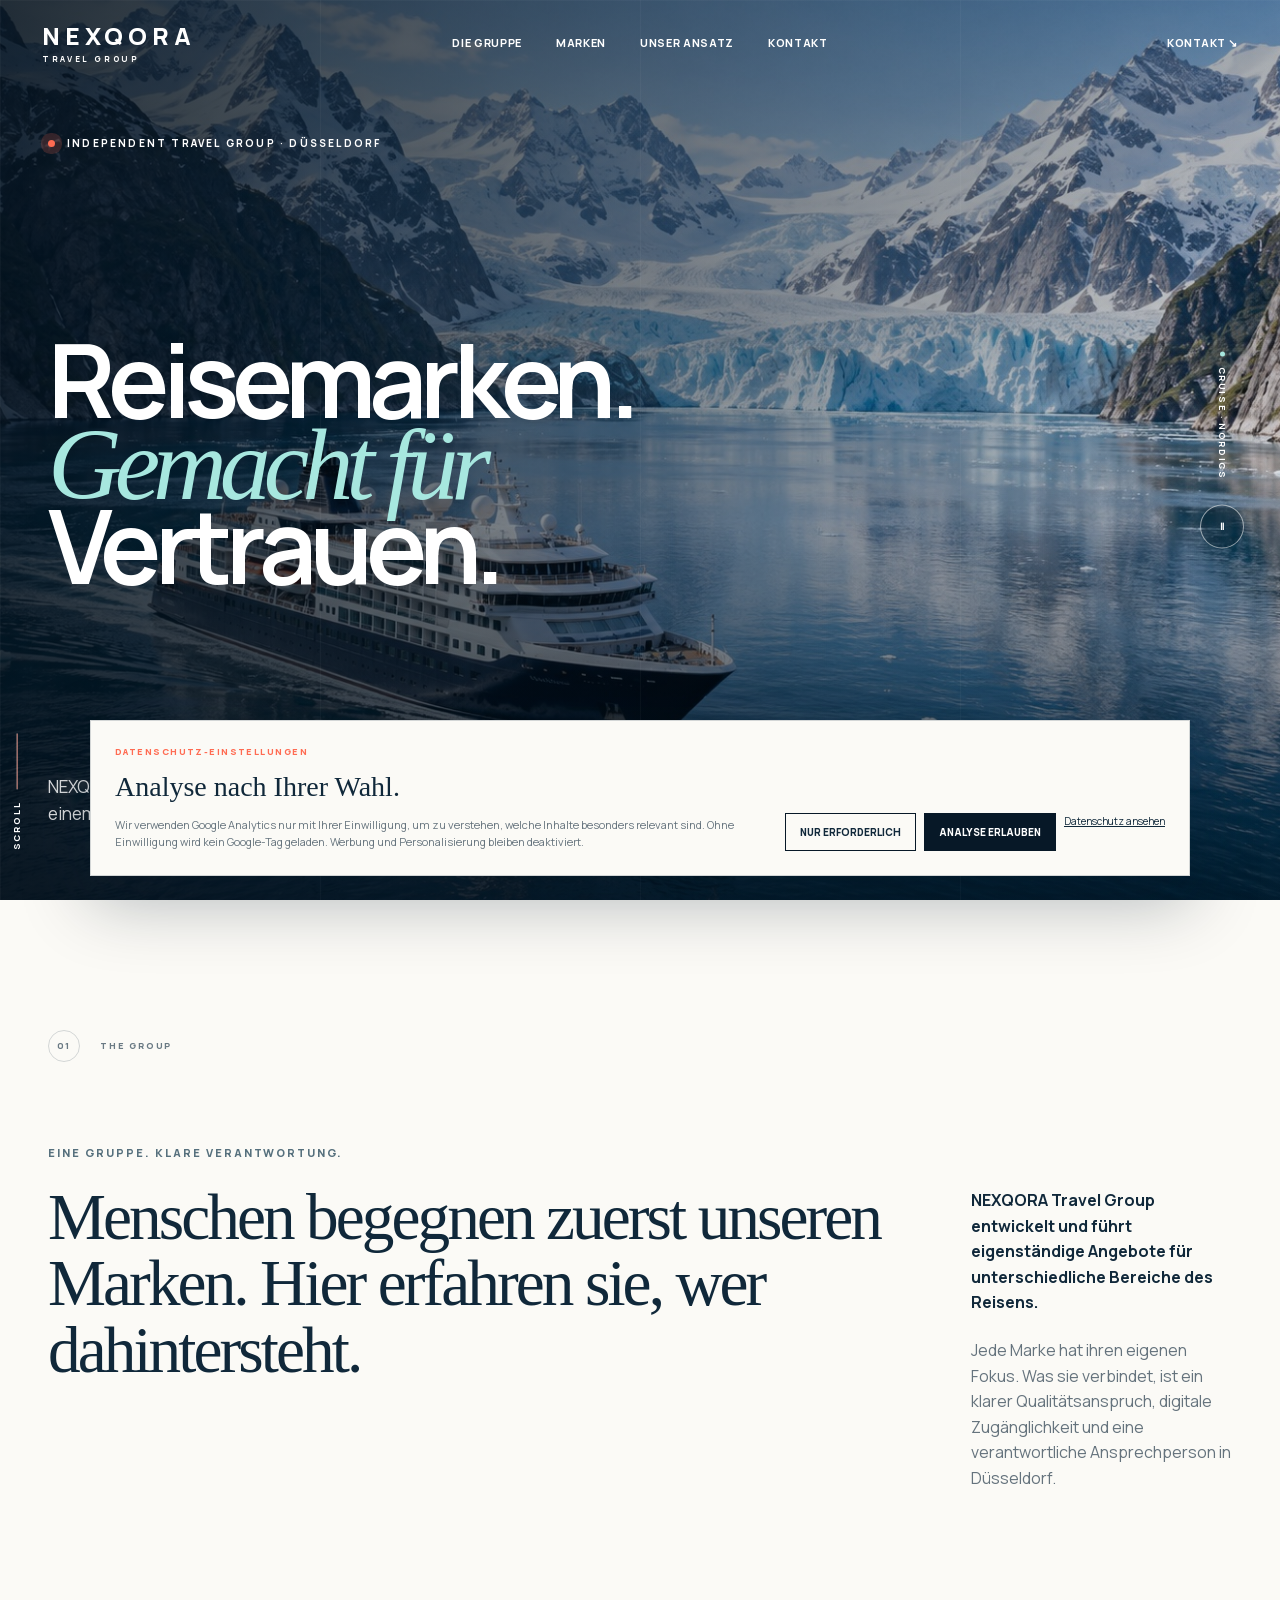
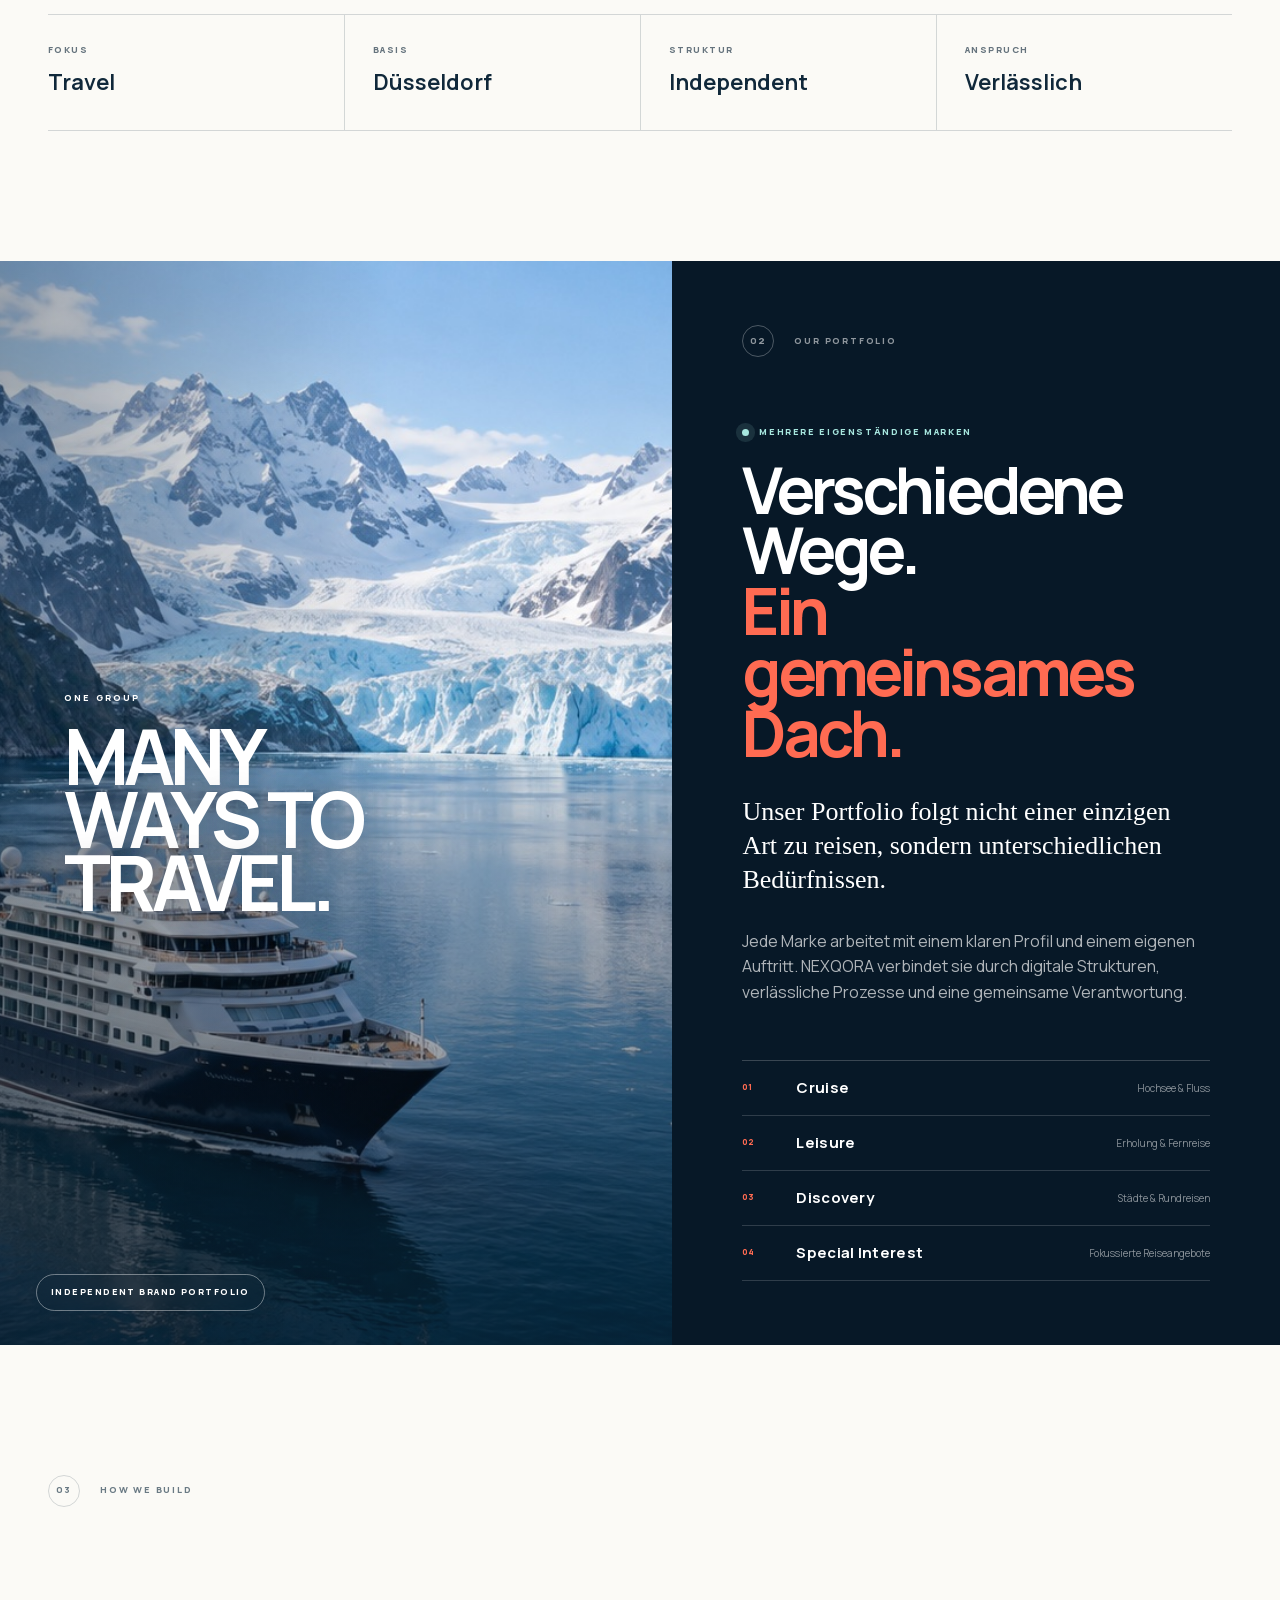
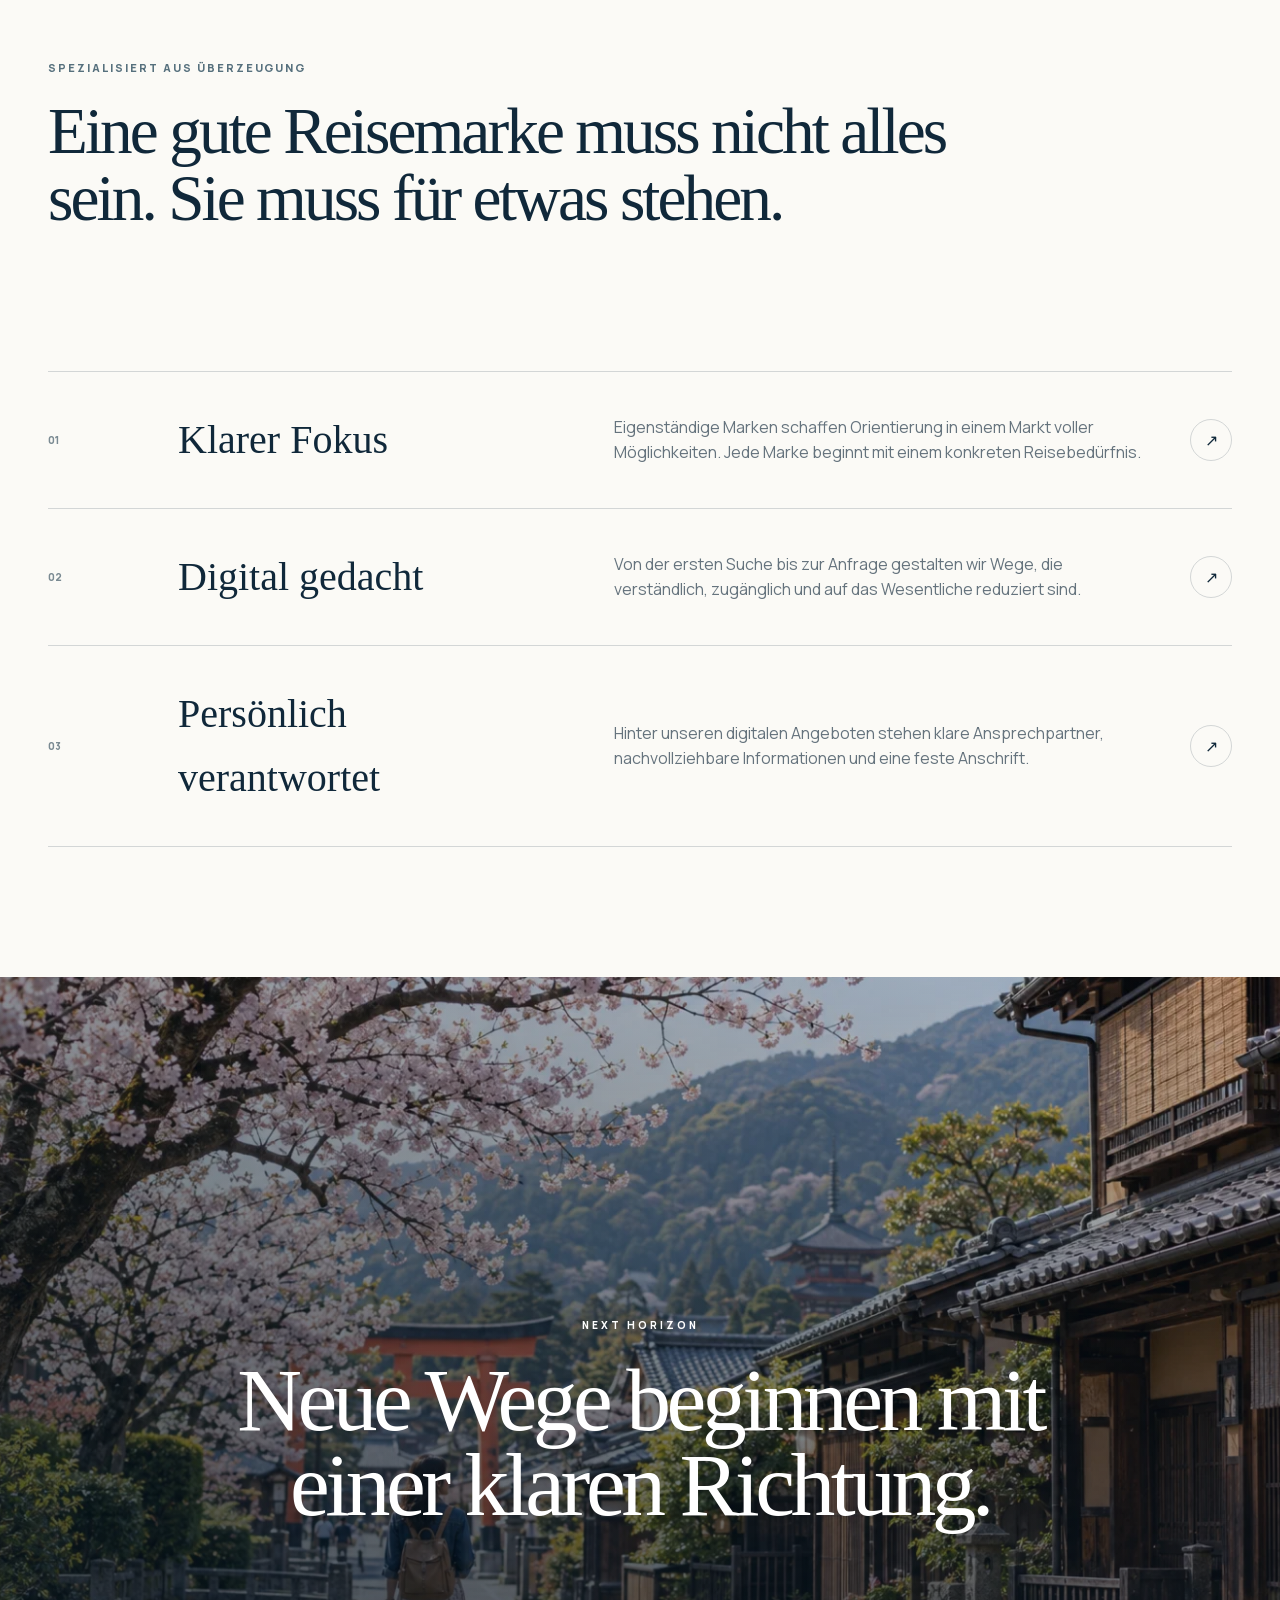
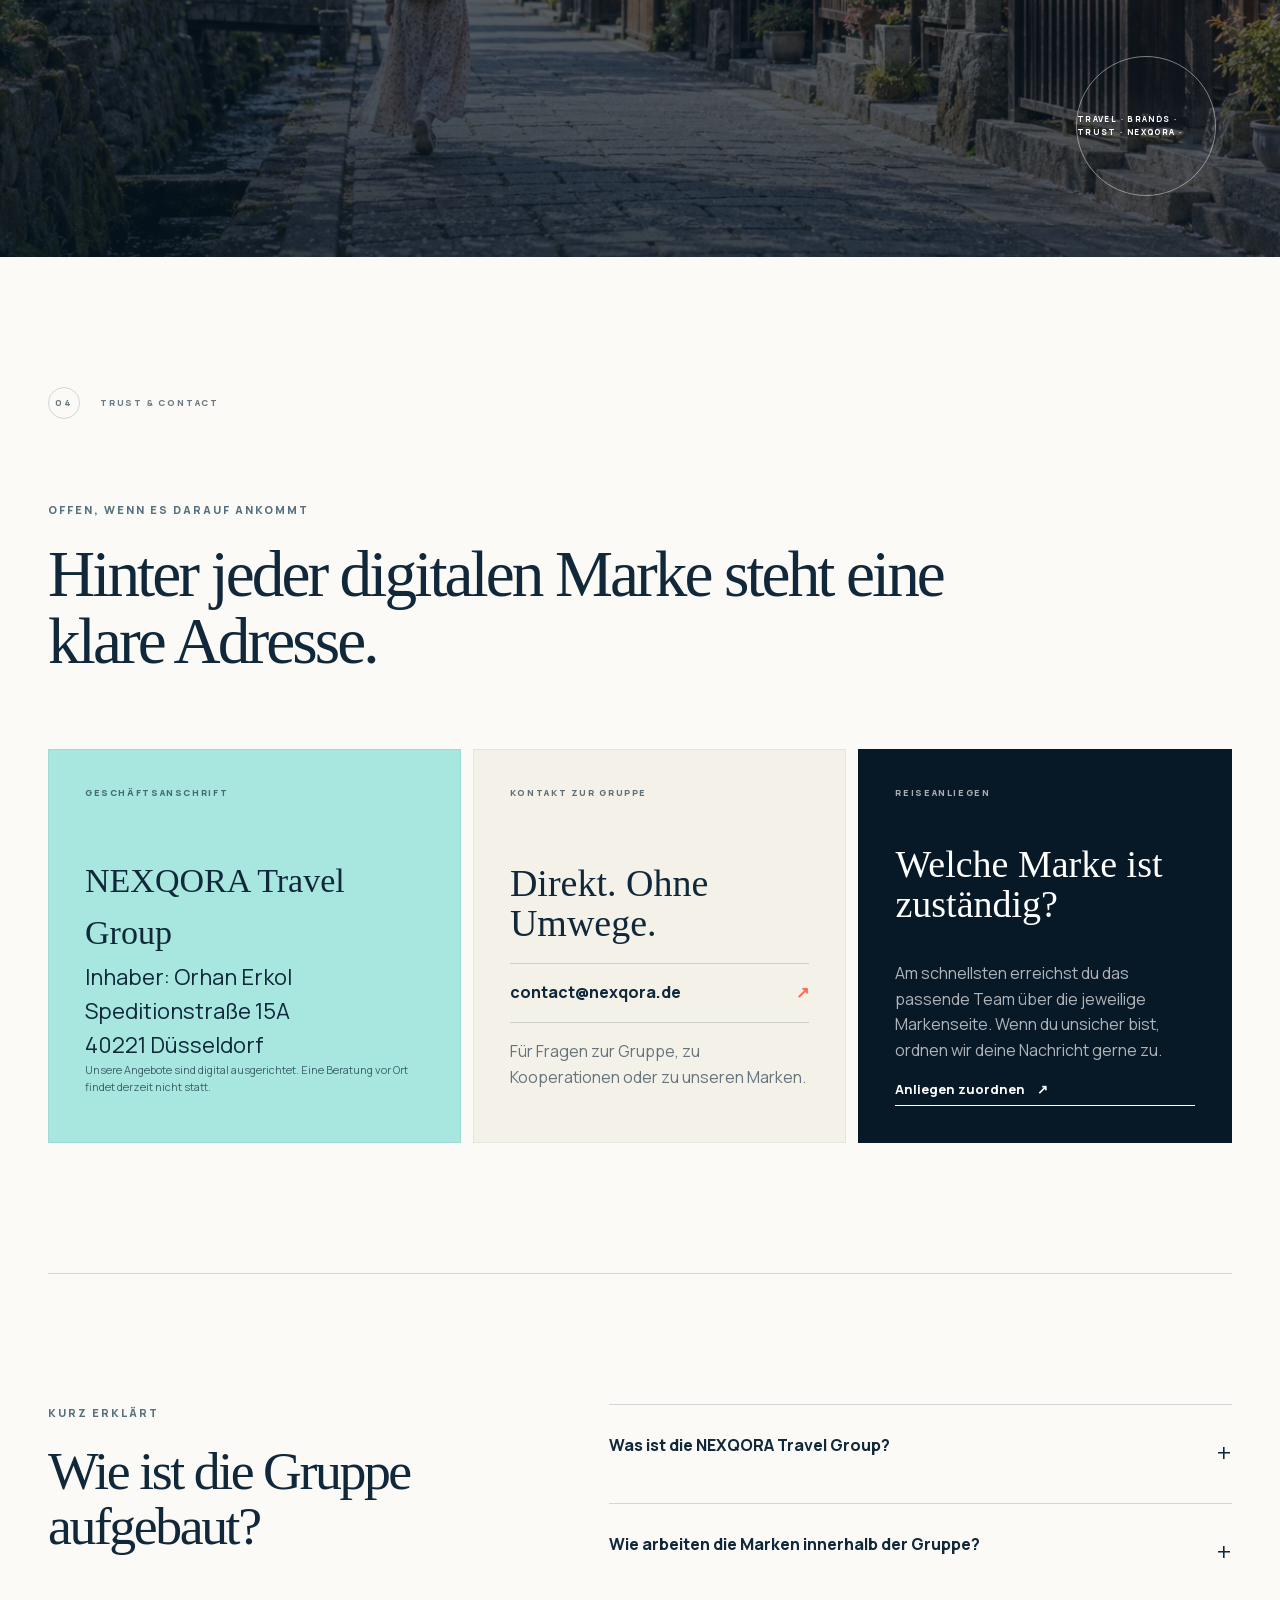
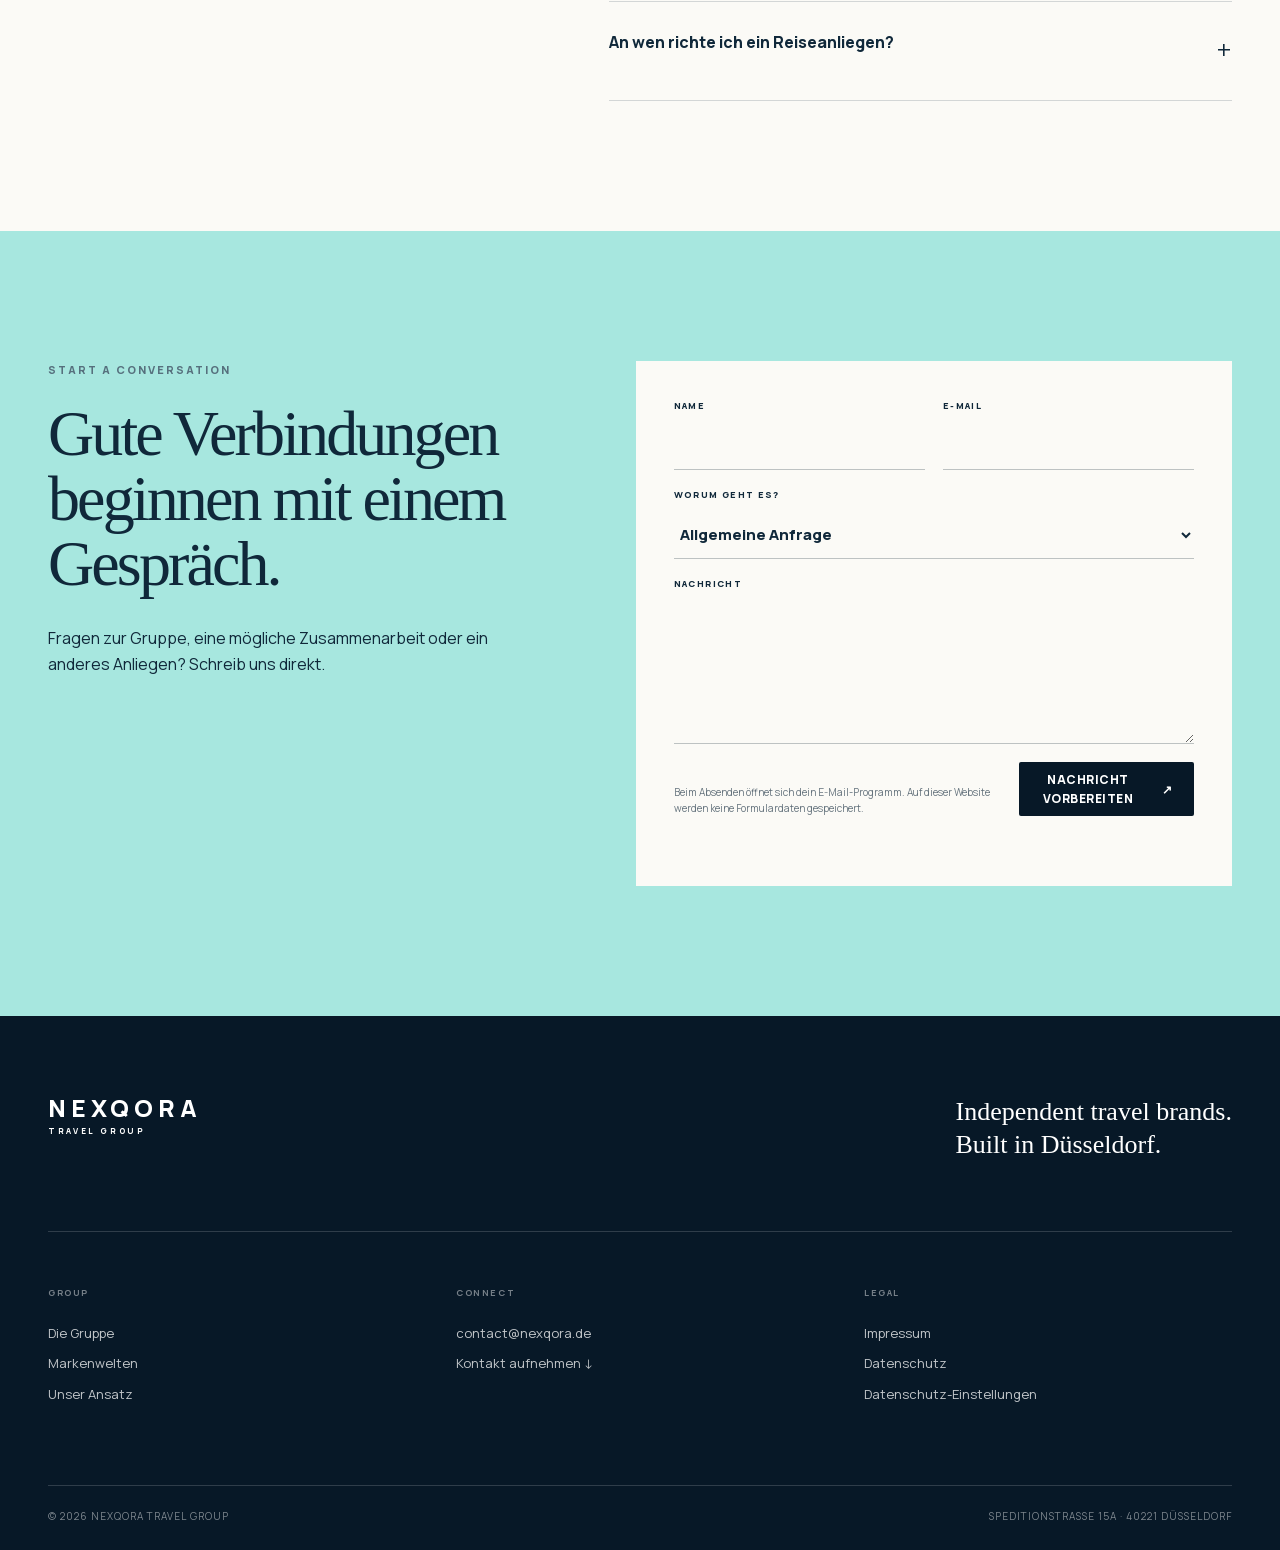
==== commit 61ca1790: "Broaden travel group portfolio positioning" ====
--- a/index.html
+++ b/index.html
@@ -4,7 +4,7 @@
   <meta charset="utf-8">
   <meta name="viewport" content="width=device-width, initial-scale=1">
   <title>NEXQORA Travel Group | Reisemarken aus Düsseldorf</title>
-  <meta name="description" content="NEXQORA Travel Group ist die Dachmarke für spezialisierte Reisemarken wie schiffsurlauber.de – digital aufgebaut und persönlich verantwortet aus Düsseldorf.">
+  <meta name="description" content="NEXQORA Travel Group bündelt eigenständige Reisemarken unter einem Dach – spezialisiert, digital aufgebaut und persönlich verantwortet aus Düsseldorf.">
   <meta name="robots" content="index,follow,max-image-preview:large">
   <meta name="theme-color" content="#071827">
   <link rel="canonical" href="https://nexqora.de/">
@@ -15,7 +15,7 @@
   <link rel="manifest" href="site.webmanifest">
   <link rel="preload" href="assets/fonts/manrope-latin.woff2" as="font" type="font/woff2" crossorigin>
   <link rel="preload" href="assets/hero-norway.jpg" as="image" type="image/jpeg" fetchpriority="high">
-  <link rel="stylesheet" href="styles.css?v=20261017-group-film">
+  <link rel="stylesheet" href="styles.css?v=20261017-portfolio">
   <meta property="og:type" content="website">
   <meta property="og:locale" content="de_DE">
   <meta property="og:title" content="NEXQORA Travel Group">
@@ -31,13 +31,11 @@
     "url": "https://nexqora.de/",
     "email": "contact@nexqora.de",
     "founder": {"@type": "Person", "name": "Orhan Erkol"},
-    "address": {"@type": "PostalAddress", "streetAddress": "Speditionstraße 15A", "postalCode": "40221", "addressLocality": "Düsseldorf", "addressCountry": "DE"},
-    "brand": {"@type": "Brand", "name": "schiffsurlauber.de", "url": "https://schiffsurlauber.de/"},
-    "sameAs": ["https://schiffsurlauber.de/"]
+    "address": {"@type": "PostalAddress", "streetAddress": "Speditionstraße 15A", "postalCode": "40221", "addressLocality": "Düsseldorf", "addressCountry": "DE"}
   }
   </script>
-  <script defer src="analytics.js?v=20261017-group-film"></script>
-  <script defer src="script.js?v=20261017-group-film"></script>
+  <script defer src="analytics.js?v=20261017-portfolio"></script>
+  <script defer src="script.js?v=20261017-portfolio"></script>
 </head>
 <body>
   <a class="skip-link" href="#main">Zum Inhalt springen</a>
@@ -45,7 +43,7 @@
   <header class="site-header" data-header>
     <a class="brand" href="#top" aria-label="NEXQORA Travel Group Startseite"><span class="brand-name">NEXQORA</span><span class="brand-sub">TRAVEL GROUP</span></a>
     <nav class="main-nav" id="main-nav" aria-label="Hauptnavigation"><a href="#group">Die Gruppe</a><a href="#brands">Marken</a><a href="#principles">Unser Ansatz</a><a href="#contact">Kontakt</a></nav>
-    <div class="header-actions"><a class="header-link" href="https://schiffsurlauber.de/" target="_blank" rel="noopener">Zu Schiffsurlauber <span aria-hidden="true">↗</span></a><button class="menu-button" type="button" aria-controls="main-nav" aria-expanded="false" aria-label="Menü öffnen"><span></span><span></span></button></div>
+    <div class="header-actions"><a class="header-link" href="#contact">Kontakt <span aria-hidden="true">↘</span></a><button class="menu-button" type="button" aria-controls="main-nav" aria-expanded="false" aria-label="Menü öffnen"><span></span><span></span></button></div>
     <div class="scroll-progress" aria-hidden="true"><span data-scroll-progress></span></div>
   </header>
 
@@ -56,7 +54,7 @@
       <div class="hero-content">
         <p class="hero-kicker"><span></span> Independent travel group · Düsseldorf</p>
         <h1 id="hero-title">Reisemarken.<br><em>Gemacht für</em><br>Vertrauen.</h1>
-        <div class="hero-bottom"><p>NEXQORA Travel Group bündelt spezialisierte Reisemarken unter einem Dach. Digital im Zugang. Persönlich in der Verantwortung.</p><div class="hero-actions"><a class="button button--light" href="#group">Die Gruppe entdecken <span aria-hidden="true">↓</span></a><a class="text-link text-link--light" href="https://schiffsurlauber.de/" target="_blank" rel="noopener">schiffsurlauber.de <span aria-hidden="true">↗</span></a></div></div>
+        <div class="hero-bottom"><p>NEXQORA Travel Group bündelt spezialisierte Reisemarken unter einem Dach. Digital im Zugang. Persönlich in der Verantwortung.</p><div class="hero-actions"><a class="button button--light" href="#group">Die Gruppe entdecken <span aria-hidden="true">↓</span></a><a class="text-link text-link--light" href="#brands">Markenwelten <span aria-hidden="true">↓</span></a></div></div>
       </div>
       <div class="film-meta"><p><span class="film-dot"></span><span data-scene-label>Cruise · Nordics</span></p><button class="film-control" type="button" data-video-toggle aria-label="Film pausieren"><span data-video-icon>Ⅱ</span><span data-video-label>Pause</span></button></div>
       <a class="hero-scroll" href="#group"><span>Scroll</span><i aria-hidden="true"></i></a>
@@ -70,8 +68,8 @@
     </section>
 
     <section class="brand-section" id="brands" aria-labelledby="brand-title">
-      <div class="brand-visual reveal"><img src="assets/hero-norway.jpg" alt="Kreuzfahrtschiff in einer nordischen Fjordlandschaft" width="1672" height="941" loading="lazy"><span class="brand-visual__label">Brand 01 · Cruise</span></div>
-      <div class="brand-panel reveal"><div class="section-index section-index--light"><span>02</span><span>Our Brands</span></div><p class="brand-status"><span></span> Aktive Reisemarke</p><h2 id="brand-title">schiffs<span>urlauber</span>.de</h2><p class="brand-lead">Die Spezialmarke für Kreuzfahrten – von der ersten Orientierung bis zur persönlichen Beratung.</p><p>Schiffsurlauber.de macht die Vielfalt von Reedereien, Schiffen und Routen verständlich und bringt Reisende mit der passenden Kreuzfahrt zusammen. Ein Angebot der NEXQORA Travel Group.</p><ul class="brand-tags" aria-label="Schwerpunkte von Schiffsurlauber.de"><li>Kreuzfahrten</li><li>Online-Reisebüro</li><li>Persönliche Beratung</li></ul><a class="button button--coral" href="https://schiffsurlauber.de/" target="_blank" rel="noopener">Marke besuchen <span aria-hidden="true">↗</span></a></div>
+      <div class="brand-visual reveal"><img src="assets/hero-norway.jpg" alt="Weite nordische Fjordlandschaft als Sinnbild für unterschiedliche Reisewege" width="1672" height="941" loading="lazy"><span class="brand-visual__label">Independent brand portfolio</span><div class="brand-visual__statement"><span>ONE GROUP</span><strong>MANY<br>WAYS TO<br>TRAVEL.</strong></div></div>
+      <div class="brand-panel reveal"><div class="section-index section-index--light"><span>02</span><span>Our Portfolio</span></div><p class="brand-status"><span></span> Mehrere eigenständige Marken</p><h2 id="brand-title">Verschiedene Wege.<br><span>Ein gemeinsames Dach.</span></h2><p class="brand-lead">Unser Portfolio folgt nicht einer einzigen Art zu reisen, sondern unterschiedlichen Bedürfnissen.</p><p>Jede Marke arbeitet mit einem klaren Profil und einem eigenen Auftritt. NEXQORA verbindet sie durch digitale Strukturen, verlässliche Prozesse und eine gemeinsame Verantwortung.</p><ol class="portfolio-lines" aria-label="Reisewelten im Markenportfolio"><li><span>01</span><strong>Cruise</strong><small>Hochsee &amp; Fluss</small></li><li><span>02</span><strong>Leisure</strong><small>Erholung &amp; Fernreise</small></li><li><span>03</span><strong>Discovery</strong><small>Städte &amp; Rundreisen</small></li><li><span>04</span><strong>Special Interest</strong><small>Fokussierte Reiseangebote</small></li></ol></div>
     </section>
 
     <section class="principles-section" id="principles" aria-labelledby="principles-title">
@@ -92,18 +90,18 @@
       <div class="trust-grid">
         <article class="trust-card trust-card--address reveal"><p class="trust-card__label">Geschäftsanschrift</p><address><strong>NEXQORA Travel Group</strong><br>Inhaber: Orhan Erkol<br>Speditionstraße 15A<br>40221 Düsseldorf</address><p class="trust-note">Unsere Angebote sind digital ausgerichtet. Eine Beratung vor Ort findet derzeit nicht statt.</p></article>
         <article class="trust-card reveal"><p class="trust-card__label">Kontakt zur Gruppe</p><h3>Direkt. Ohne Umwege.</h3><a class="large-mail" href="mailto:contact@nexqora.de">contact@nexqora.de <span aria-hidden="true">↗</span></a><p>Für Fragen zur Gruppe, zu Kooperationen oder zu unseren Marken.</p></article>
-        <article class="trust-card trust-card--navy reveal"><p class="trust-card__label">Reiseanliegen</p><h3>Bereits bei Schiffsurlauber?</h3><p>Für Beratung und Anliegen rund um eine Kreuzfahrt erreichst du das Team direkt über die Markenseite.</p><a class="text-link text-link--light" href="https://schiffsurlauber.de/kontakt" target="_blank" rel="noopener">Zum Schiffsurlauber-Kontakt <span aria-hidden="true">↗</span></a></article>
+        <article class="trust-card trust-card--navy reveal"><p class="trust-card__label">Reiseanliegen</p><h3>Welche Marke ist zuständig?</h3><p>Am schnellsten erreichst du das passende Team über die jeweilige Markenseite. Wenn du unsicher bist, ordnen wir deine Nachricht gerne zu.</p><a class="text-link text-link--light" href="mailto:contact@nexqora.de?subject=Anliegen%20zu%20einer%20Reisemarke">Anliegen zuordnen <span aria-hidden="true">↗</span></a></article>
       </div>
     </section>
 
-    <section class="faq-section" aria-labelledby="faq-title"><div class="faq-heading reveal"><p class="eyebrow">Kurz erklärt</p><h2 id="faq-title">Was verbindet NEXQORA und Schiffsurlauber.de?</h2></div><div class="faq-list reveal"><details><summary>Was ist die NEXQORA Travel Group?<span aria-hidden="true">+</span></summary><p>NEXQORA Travel Group ist die Dachmarke, unter der eigenständige Reisemarken entwickelt und geführt werden.</p></details><details><summary>Gehört Schiffsurlauber.de zu NEXQORA?<span aria-hidden="true">+</span></summary><p>Ja. Schiffsurlauber.de ist die spezialisierte Kreuzfahrtmarke der NEXQORA Travel Group.</p></details><details><summary>Vermittelt NEXQORA selbst Reisen?<span aria-hidden="true">+</span></summary><p>Die Vermittlung und Beratung erfolgt über die jeweilige Reisemarke. Auf Schiffsurlauber.de werden Kreuzfahrten und weitere Reiseleistungen Dritter vermittelt; NEXQORA ist kein Reiseveranstalter.</p></details></div></section>
+    <section class="faq-section" aria-labelledby="faq-title"><div class="faq-heading reveal"><p class="eyebrow">Kurz erklärt</p><h2 id="faq-title">Wie ist die Gruppe aufgebaut?</h2></div><div class="faq-list reveal"><details><summary>Was ist die NEXQORA Travel Group?<span aria-hidden="true">+</span></summary><p>NEXQORA Travel Group ist die Dachmarke, unter der eigenständige Reisemarken entwickelt und geführt werden.</p></details><details><summary>Wie arbeiten die Marken innerhalb der Gruppe?<span aria-hidden="true">+</span></summary><p>Jede Marke besitzt einen eigenen Schwerpunkt und einen eigenständigen Marktauftritt. NEXQORA schafft den gemeinsamen organisatorischen und digitalen Rahmen.</p></details><details><summary>An wen richte ich ein Reiseanliegen?<span aria-hidden="true">+</span></summary><p>Beratung und Vermittlung erfolgen über die jeweilige Reisemarke. Wenn du nicht sicher bist, welche Marke zuständig ist, kannst du dein Anliegen an contact@nexqora.de senden.</p></details></div></section>
 
     <section class="contact-section" id="contact" aria-labelledby="contact-title">
       <div class="contact-heading reveal"><p class="eyebrow">Start a conversation</p><h2 id="contact-title">Gute Verbindungen beginnen mit einem Gespräch.</h2><p>Fragen zur Gruppe, eine mögliche Zusammenarbeit oder ein anderes Anliegen? Schreib uns direkt.</p></div>
-      <form class="contact-form reveal" novalidate><div class="form-row"><label for="f-name">Name<input id="f-name" name="name" autocomplete="name" required></label><label for="f-email">E-Mail<input id="f-email" name="email" type="email" autocomplete="email" required></label></div><label for="f-topic">Worum geht es?<select id="f-topic" name="topic"><option>Allgemeine Anfrage</option><option>Marke &amp; Zusammenarbeit</option><option>Presse &amp; Medien</option><option>Anliegen zu Schiffsurlauber.de</option></select></label><label for="f-message">Nachricht<textarea id="f-message" name="message" rows="5" required></textarea></label><div class="form-bottom"><p>Beim Absenden öffnet sich dein E-Mail-Programm. Auf dieser Website werden keine Formulardaten gespeichert.</p><button class="button button--dark" type="submit">Nachricht vorbereiten <span aria-hidden="true">↗</span></button></div><p class="form-status" role="status" aria-live="polite"></p></form>
+      <form class="contact-form reveal" novalidate><div class="form-row"><label for="f-name">Name<input id="f-name" name="name" autocomplete="name" required></label><label for="f-email">E-Mail<input id="f-email" name="email" type="email" autocomplete="email" required></label></div><label for="f-topic">Worum geht es?<select id="f-topic" name="topic"><option>Allgemeine Anfrage</option><option>Marke &amp; Zusammenarbeit</option><option>Presse &amp; Medien</option><option>Anliegen zu einer Reisemarke</option></select></label><label for="f-message">Nachricht<textarea id="f-message" name="message" rows="5" required></textarea></label><div class="form-bottom"><p>Beim Absenden öffnet sich dein E-Mail-Programm. Auf dieser Website werden keine Formulardaten gespeichert.</p><button class="button button--dark" type="submit">Nachricht vorbereiten <span aria-hidden="true">↗</span></button></div><p class="form-status" role="status" aria-live="polite"></p></form>
     </section>
   </main>
 
-  <footer class="site-footer"><div class="footer-top"><a class="brand brand--light" href="#top" aria-label="NEXQORA Travel Group Startseite"><span class="brand-name">NEXQORA</span><span class="brand-sub">TRAVEL GROUP</span></a><p>Independent travel brands.<br>Built in Düsseldorf.</p></div><div class="footer-links"><div><h2>Group</h2><a href="#group">Die Gruppe</a><a href="#brands">Marken</a><a href="#principles">Unser Ansatz</a></div><div><h2>Connect</h2><a href="mailto:contact@nexqora.de">contact@nexqora.de</a><a href="https://schiffsurlauber.de/" target="_blank" rel="noopener">schiffsurlauber.de ↗</a></div><div><h2>Legal</h2><a href="impressum.html">Impressum</a><a href="datenschutz.html">Datenschutz</a><button type="button" class="consent-settings-button" data-consent-open>Cookie-Einstellungen</button></div></div><div class="footer-bottom"><p>© <span data-year></span> NEXQORA Travel Group</p><p>Speditionstraße 15A · 40221 Düsseldorf</p></div></footer>
+  <footer class="site-footer"><div class="footer-top"><a class="brand brand--light" href="#top" aria-label="NEXQORA Travel Group Startseite"><span class="brand-name">NEXQORA</span><span class="brand-sub">TRAVEL GROUP</span></a><p>Independent travel brands.<br>Built in Düsseldorf.</p></div><div class="footer-links"><div><h2>Group</h2><a href="#group">Die Gruppe</a><a href="#brands">Markenwelten</a><a href="#principles">Unser Ansatz</a></div><div><h2>Connect</h2><a href="mailto:contact@nexqora.de">contact@nexqora.de</a><a href="#contact">Kontakt aufnehmen ↓</a></div><div><h2>Legal</h2><a href="impressum.html">Impressum</a><a href="datenschutz.html">Datenschutz</a><button type="button" class="consent-settings-button" data-consent-open>Cookie-Einstellungen</button></div></div><div class="footer-bottom"><p>© <span data-year></span> NEXQORA Travel Group</p><p>Speditionstraße 15A · 40221 Düsseldorf</p></div></footer>
 </body>
 </html>
--- a/styles.css
+++ b/styles.css
@@ -89,13 +89,14 @@
 .fact-line{grid-column:1/-1;display:grid;grid-template-columns:repeat(4,1fr);margin:100px 0 0;border-top:1px solid var(--line);border-bottom:1px solid var(--line)}.fact-line div{padding:28px 0 30px}.fact-line div+div{border-left:1px solid var(--line);padding-left:28px}.fact-line dt{font-size:9px;font-weight:800;letter-spacing:.16em;text-transform:uppercase;color:var(--muted)}.fact-line dd{margin:8px 0 0;font-size:22px;font-weight:650}
 
 /* Brand */
-.brand-section{display:grid;grid-template-columns:1.05fr .95fr;min-height:780px;background:var(--navy);color:var(--white)}
-.brand-visual{position:relative;overflow:hidden;min-height:780px}.brand-visual::after{content:"";position:absolute;inset:0;background:linear-gradient(0deg,rgba(7,24,39,.55),transparent 55%)}.brand-visual img{width:100%;height:100%;object-fit:cover;transition:transform 1.2s ease}.brand-section:hover .brand-visual img{transform:scale(1.035)}
+.brand-section{display:grid;grid-template-columns:1.05fr .95fr;min-height:900px;background:var(--navy);color:var(--white)}
+.brand-visual{position:relative;overflow:hidden;min-height:900px}.brand-visual::after{content:"";position:absolute;inset:0;background:linear-gradient(0deg,rgba(7,24,39,.76),transparent 56%),linear-gradient(90deg,rgba(7,24,39,.36),transparent 58%)}.brand-visual img{width:100%;height:100%;object-fit:cover;transition:transform 1.2s ease}.brand-section:hover .brand-visual img{transform:scale(1.035)}
 .brand-visual__label{position:absolute;z-index:2;left:36px;bottom:34px;padding:10px 14px;border:1px solid rgba(255,255,255,.4);border-radius:999px;font-size:9px;font-weight:800;letter-spacing:.16em;text-transform:uppercase;backdrop-filter:blur(8px)}
-.brand-panel{padding:70px clamp(42px,6vw,100px);display:flex;flex-direction:column;justify-content:center}.brand-panel .section-index{margin-bottom:auto}.brand-status{display:flex;align-items:center;gap:10px;margin:36px 0 20px;font-size:9px;font-weight:800;letter-spacing:.18em;text-transform:uppercase;color:var(--aqua)}.brand-status span{width:7px;height:7px;border-radius:50%;background:var(--aqua);box-shadow:0 0 0 6px rgba(167,231,223,.12)}
+.brand-visual__statement{position:absolute;z-index:2;left:clamp(34px,5vw,76px);top:50%;transform:translateY(-50%);display:flex;flex-direction:column;gap:20px}.brand-visual__statement span{font-size:9px;font-weight:800;letter-spacing:.24em}.brand-visual__statement strong{font-size:clamp(58px,6vw,104px);line-height:.82;letter-spacing:-.065em;text-shadow:0 8px 35px rgba(3,16,28,.25)}
+.brand-panel{padding:64px clamp(42px,5.5vw,92px);display:flex;flex-direction:column;justify-content:center}.brand-panel .section-index{margin-bottom:68px}.brand-status{display:flex;align-items:center;gap:10px;margin:0 0 20px;font-size:9px;font-weight:800;letter-spacing:.18em;text-transform:uppercase;color:var(--aqua)}.brand-status span{width:7px;height:7px;border-radius:50%;background:var(--aqua);box-shadow:0 0 0 6px rgba(167,231,223,.12)}
 .brand-panel h2{margin:0;font-size:clamp(48px,5vw,76px);line-height:.95;letter-spacing:-.06em}.brand-panel h2 span{color:var(--coral)}
 .brand-lead{max-width:620px;margin:32px 0 16px;font-family:var(--serif);font-size:26px;line-height:1.3}.brand-panel>p:not(.brand-status,.brand-lead){max-width:590px;color:rgba(255,255,255,.68)}
-.brand-tags{display:flex;flex-wrap:wrap;gap:8px;margin:28px 0 36px;padding:0;list-style:none}.brand-tags li{padding:8px 12px;border:1px solid rgba(255,255,255,.2);border-radius:999px;font-size:9px;font-weight:750;letter-spacing:.12em;text-transform:uppercase}.brand-panel .button{align-self:flex-start}
+.portfolio-lines{margin:38px 0 0;padding:0;border-top:1px solid rgba(255,255,255,.2);list-style:none}.portfolio-lines li{display:grid;grid-template-columns:36px minmax(125px,1fr) auto;gap:18px;align-items:center;padding:15px 0;border-bottom:1px solid rgba(255,255,255,.16);transition:padding .25s,background .25s}.portfolio-lines li:hover{padding-left:10px;background:rgba(167,231,223,.06)}.portfolio-lines span{font-size:8px;font-weight:800;color:var(--coral)}.portfolio-lines strong{font-size:15px;letter-spacing:.02em}.portfolio-lines small{color:rgba(255,255,255,.52);font-size:10px;text-align:right}
 
 /* Principles */
 .principles-section{display:grid;grid-template-columns:1fr 2fr;gap:70px}.principles-section>.section-index{grid-column:1/-1}.principles-heading{grid-column:1/-1;max-width:1000px;margin-bottom:70px}.principle-list{grid-column:1/-1;border-top:1px solid var(--line)}
@@ -127,7 +128,7 @@
 
 @media(max-width:1050px){
   :root{--wrap:min(100% - 48px,960px)}
-  .site-header{padding-inline:24px}.main-nav{gap:22px}.hero-bottom{gap:42px}.group-section{grid-template-columns:1fr 1fr}.group-intro{grid-column:1/-1}.group-copy{grid-column:2}.brand-section{grid-template-columns:1fr}.brand-visual{min-height:600px}.brand-panel{min-height:680px}.trust-grid{grid-template-columns:1fr 1fr}.trust-card--navy{grid-column:1/-1;min-height:300px}.faq-section,.contact-section{gap:55px}.contact-section{padding-inline:24px}
+  .site-header{padding-inline:24px}.main-nav{gap:22px}.hero-bottom{gap:42px}.group-section{grid-template-columns:1fr 1fr}.group-intro{grid-column:1/-1}.group-copy{grid-column:2}.brand-section{grid-template-columns:1fr}.brand-visual{min-height:600px}.brand-panel{min-height:auto;padding-block:78px}.trust-grid{grid-template-columns:1fr 1fr}.trust-card--navy{grid-column:1/-1;min-height:300px}.faq-section,.contact-section{gap:55px}.contact-section{padding-inline:24px}
 }
 
 @media(max-width:760px){
@@ -135,7 +136,7 @@
   html{scroll-padding-top:68px}.site-header,.site-header.is-sticky{height:68px;padding-inline:16px}.brand-name{font-size:20px}.brand-sub{font-size:7px;margin-top:5px}.header-link{display:none}.menu-button{display:grid}.main-nav{position:fixed;inset:68px 0 auto;height:calc(100dvh - 68px);background:var(--paper);color:var(--navy);padding:34px 20px;display:flex;flex-direction:column;align-items:flex-start;gap:0;opacity:0;visibility:hidden;pointer-events:none;transition:opacity .25s}.main-nav.is-open{opacity:1;visibility:visible;pointer-events:auto}.main-nav a{width:100%;padding:17px 0;border-bottom:1px solid var(--line);font-family:var(--serif);font-size:32px;font-weight:400;text-transform:none}.main-nav a::after{display:none}
   .film-hero{min-height:760px;height:100svh}.hero-shade{background:linear-gradient(0deg,rgba(2,15,26,.88),rgba(2,15,26,.2) 70%,rgba(2,15,26,.3))}.hero-grid{background-size:50% 100%,50% 100%}.hero-content{padding:118px 0 78px}.hero-content h1{font-size:clamp(58px,17vw,84px);line-height:.84}.hero-kicker{font-size:8px}.hero-bottom{display:block}.hero-bottom>p{max-width:520px}.hero-actions{margin-top:27px;flex-wrap:wrap;gap:20px}.film-meta{top:auto;right:16px;bottom:21px;transform:none;writing-mode:horizontal-tb}.film-meta p{display:none}.hero-scroll{display:none}
   .group-section,.principles-section,.trust-section,.faq-section,.contact-section{padding:90px 0}.section-index{margin-bottom:48px}.group-section{display:block}.group-copy{padding-top:36px;max-width:600px}.fact-line{grid-template-columns:1fr 1fr;margin-top:58px}.fact-line div:nth-child(3){border-left:0;border-top:1px solid var(--line)}.fact-line div:nth-child(4){border-top:1px solid var(--line)}.group-intro h2,.principles-heading h2,.trust-heading h2,.faq-heading h2,.contact-heading h2{font-size:45px}
-  .brand-visual{min-height:430px}.brand-panel{padding:56px 20px;min-height:650px}.brand-panel .section-index{margin-bottom:70px}.brand-panel h2{font-size:49px}.brand-lead{font-size:22px}
+  .brand-visual{min-height:470px}.brand-visual__statement{left:24px}.brand-visual__statement strong{font-size:58px}.brand-panel{padding:62px 20px;min-height:auto}.brand-panel .section-index{margin-bottom:55px}.brand-panel h2{font-size:49px}.brand-lead{font-size:22px}.portfolio-lines li{grid-template-columns:30px 1fr}.portfolio-lines small{grid-column:2;text-align:left;margin-top:-13px}
   .principles-section{display:block}.principles-heading{margin-bottom:48px}.principle{grid-template-columns:38px 1fr 36px;gap:12px}.principle>div{display:block}.principle h3{font-size:30px;margin-bottom:8px}.principle p{font-size:13px}.principle-mark{width:34px;height:34px}
   .statement-section{min-height:620px}.statement-copy{width:88%}.statement-copy h2{font-size:54px}.statement-orbit{width:108px;height:108px}
   .trust-grid{display:block}.trust-card{min-height:330px;margin-bottom:10px;padding:28px}.trust-card h3{font-size:34px}.trust-heading{margin-bottom:50px}
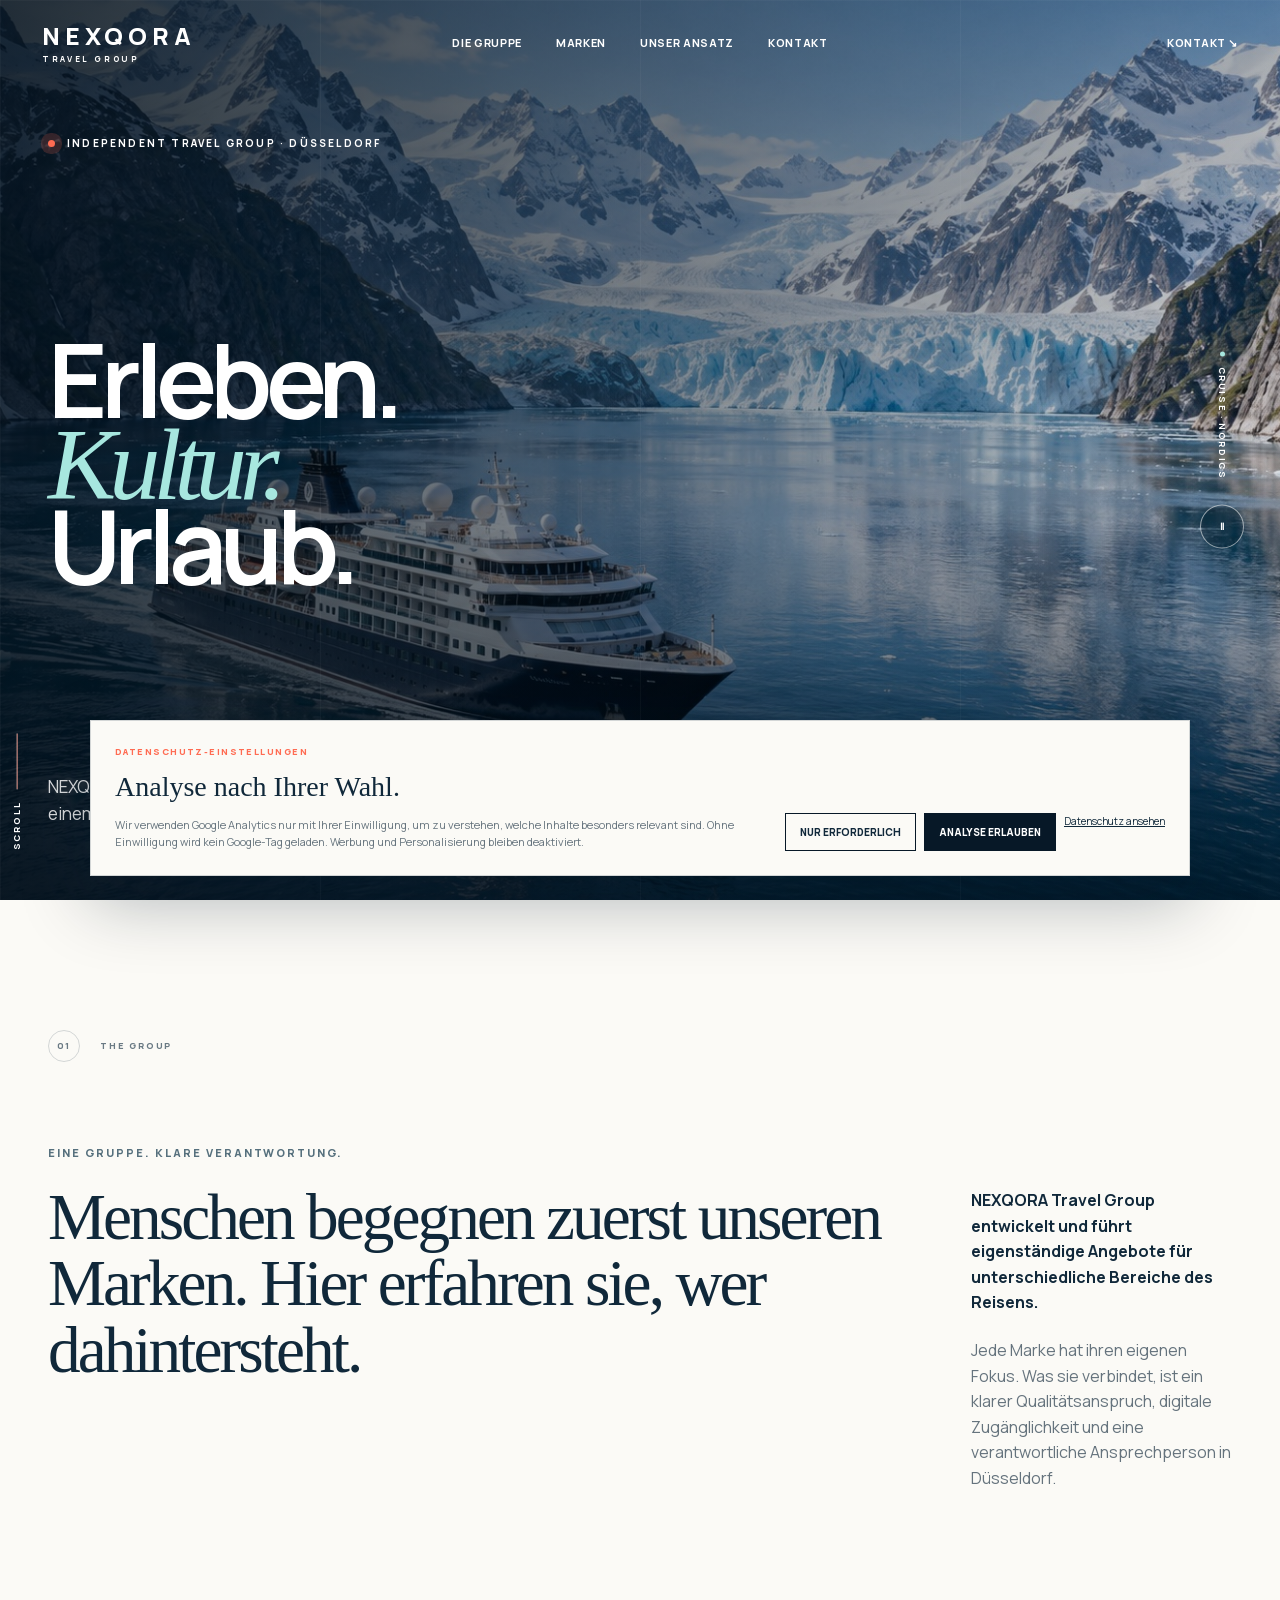
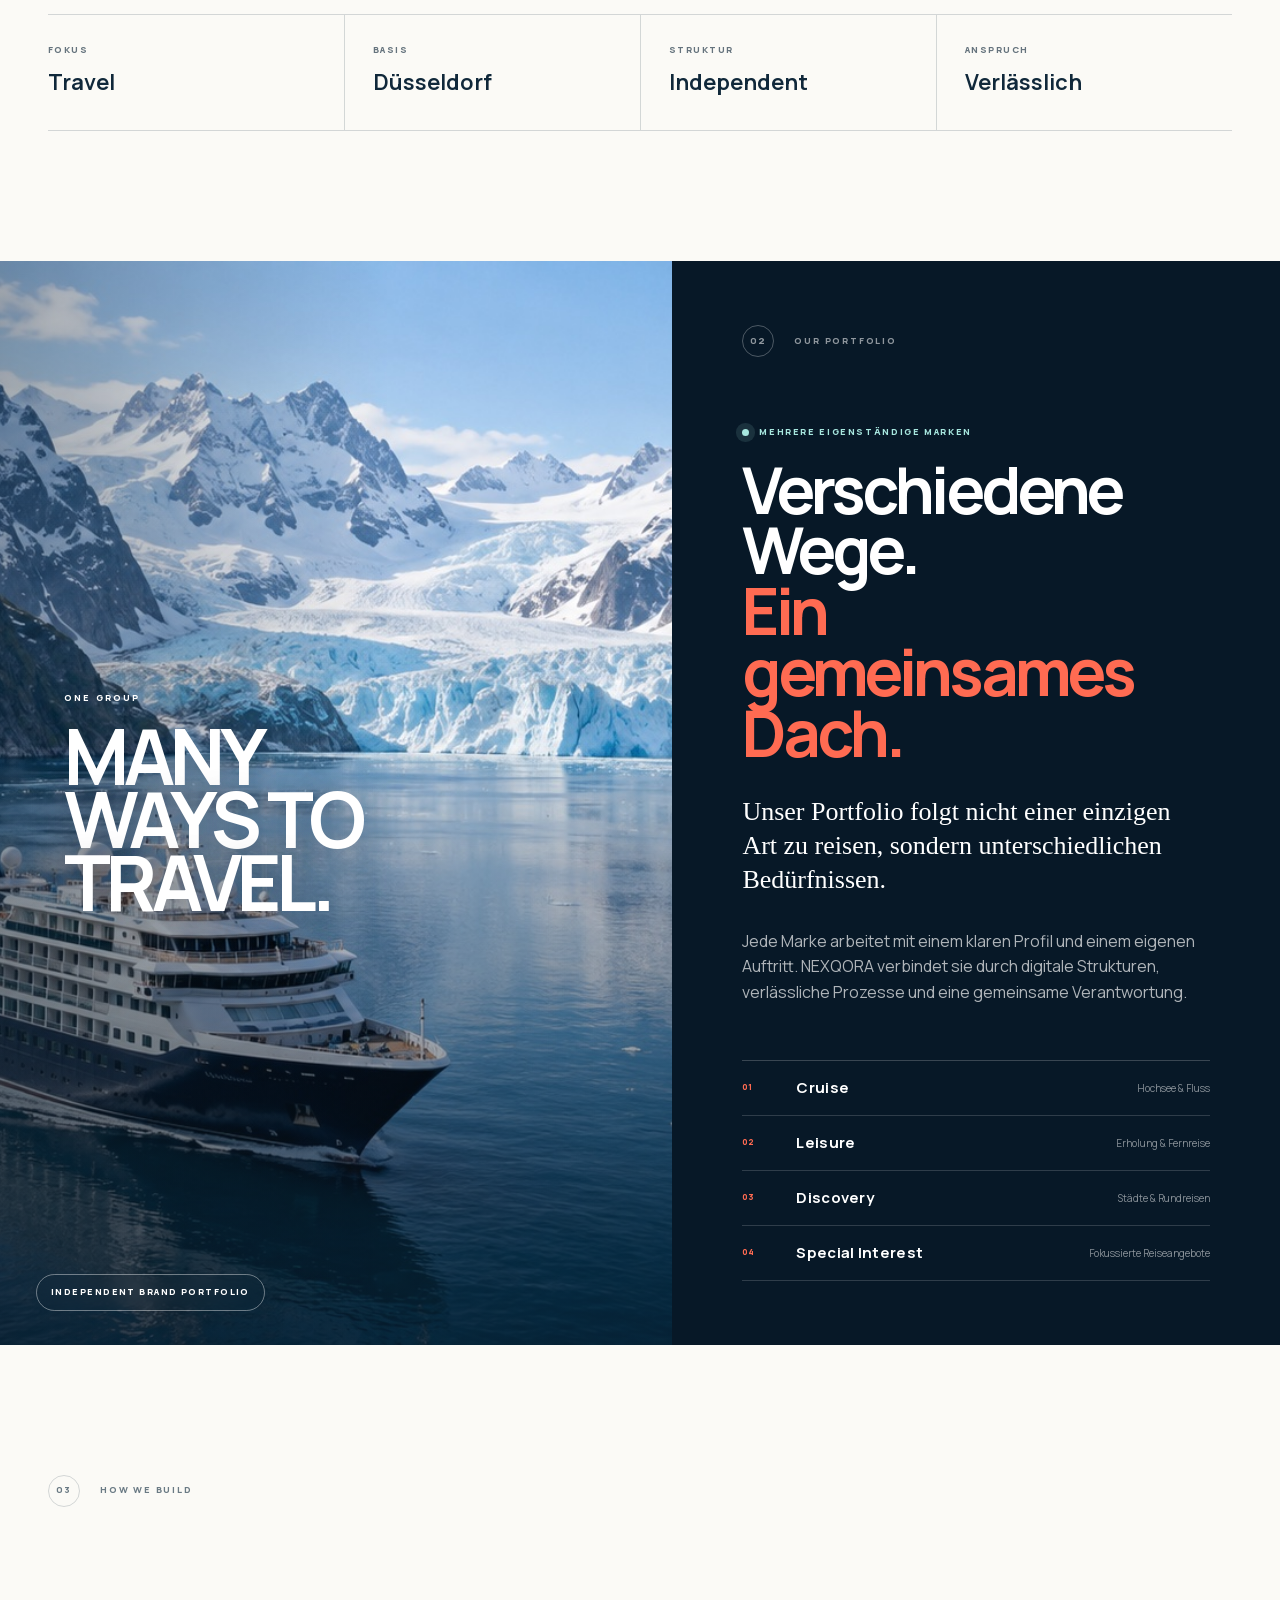
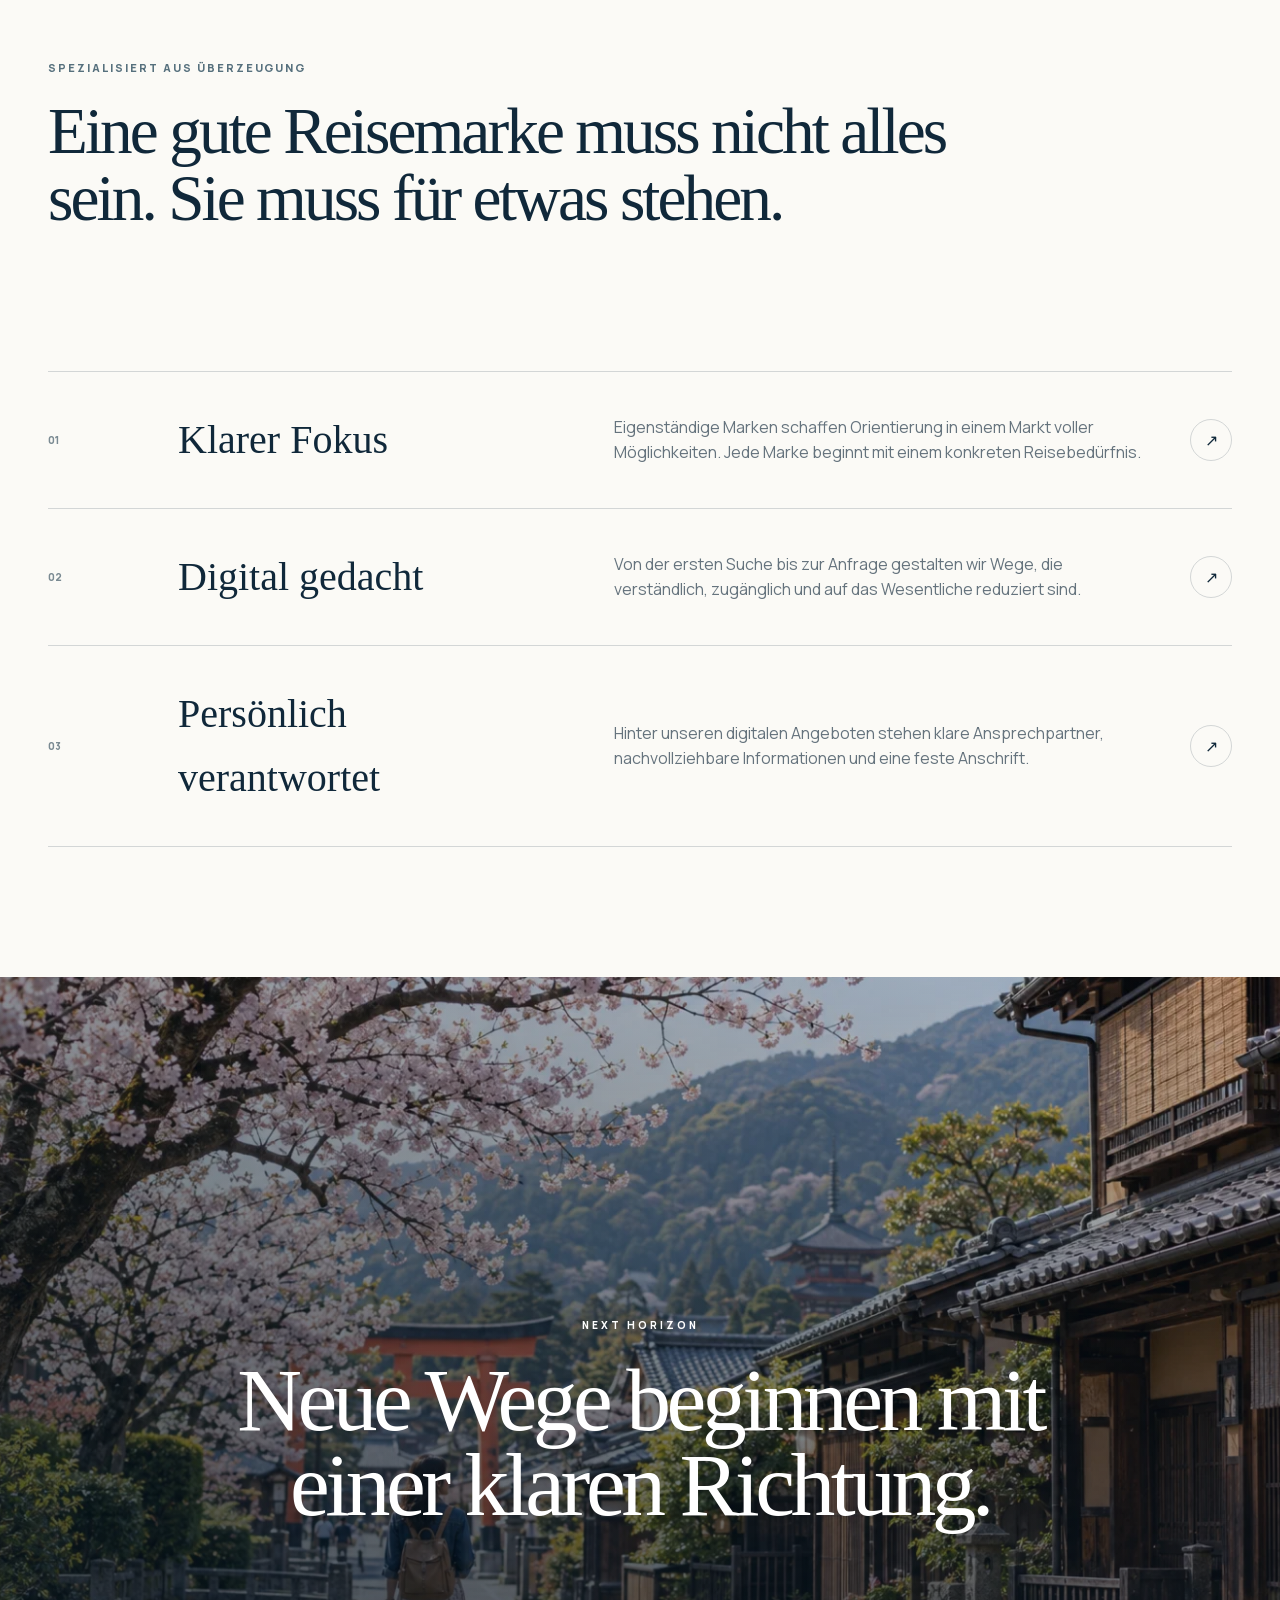
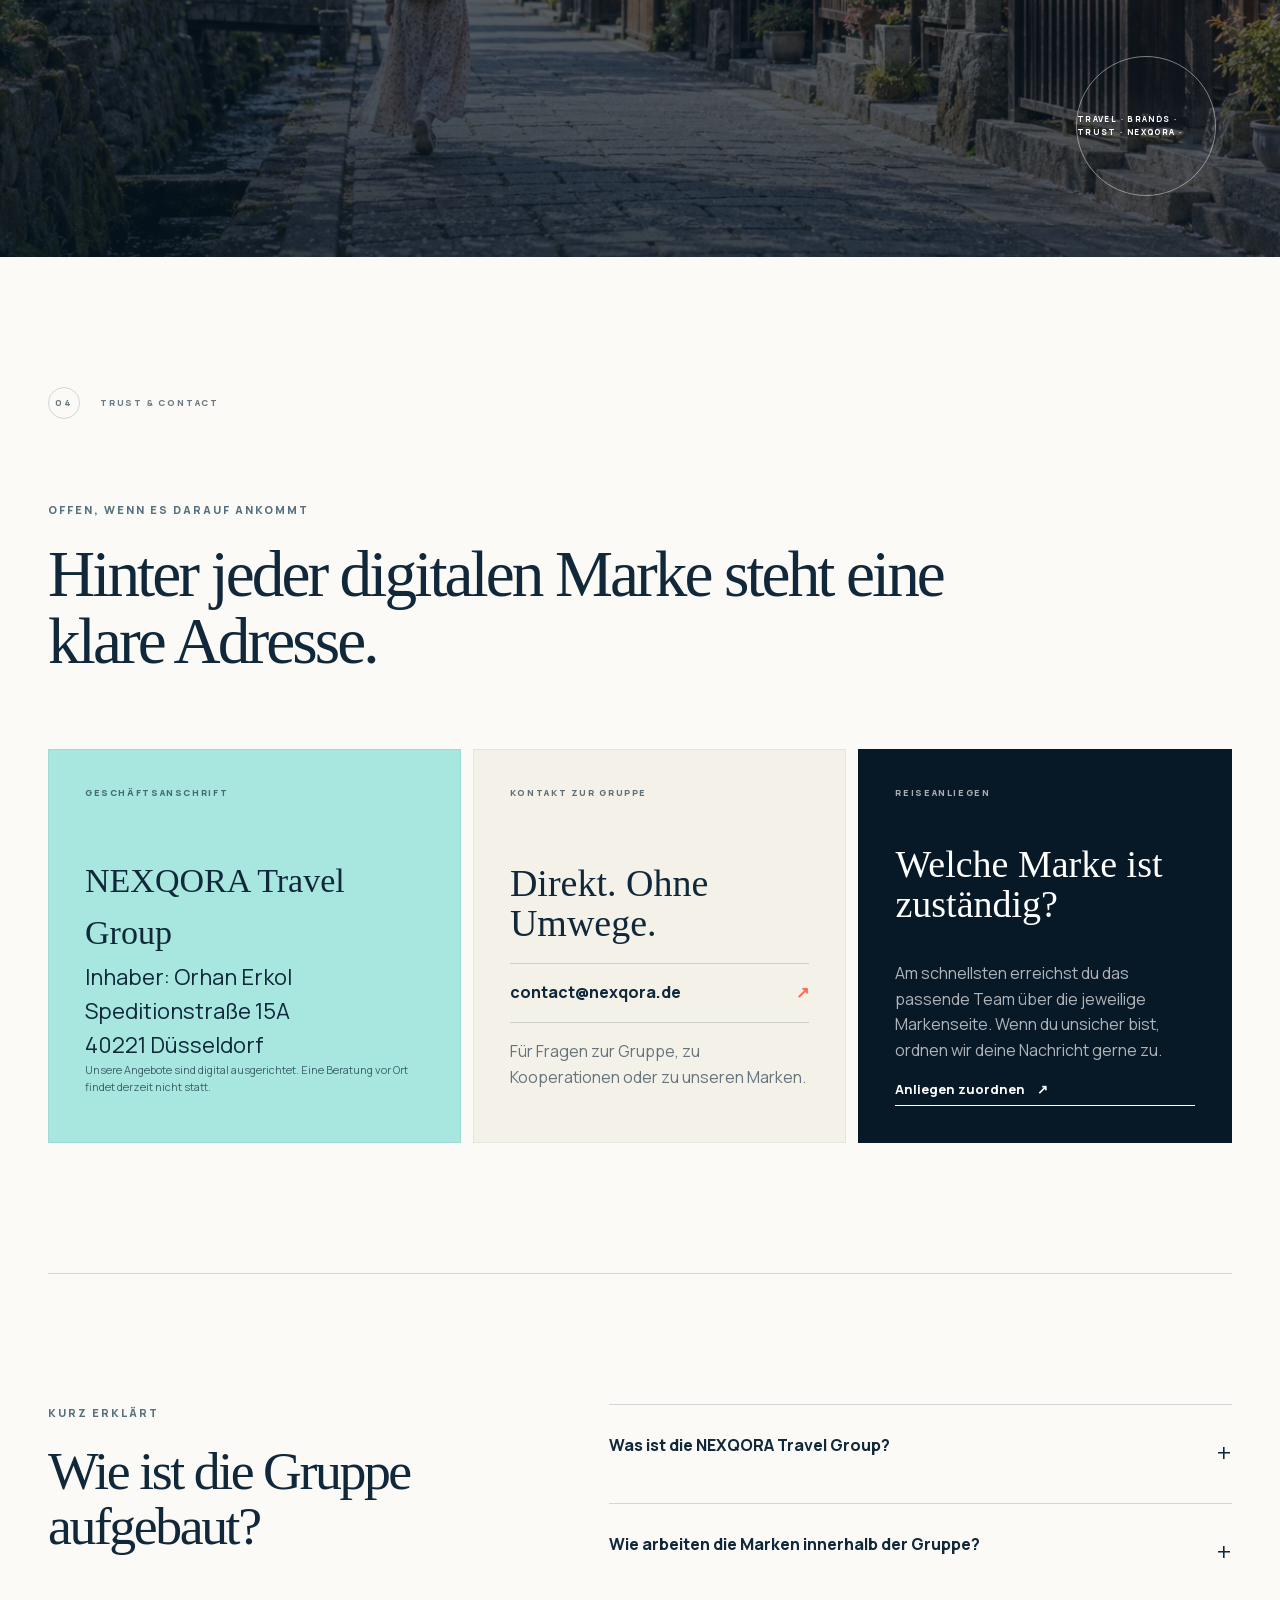
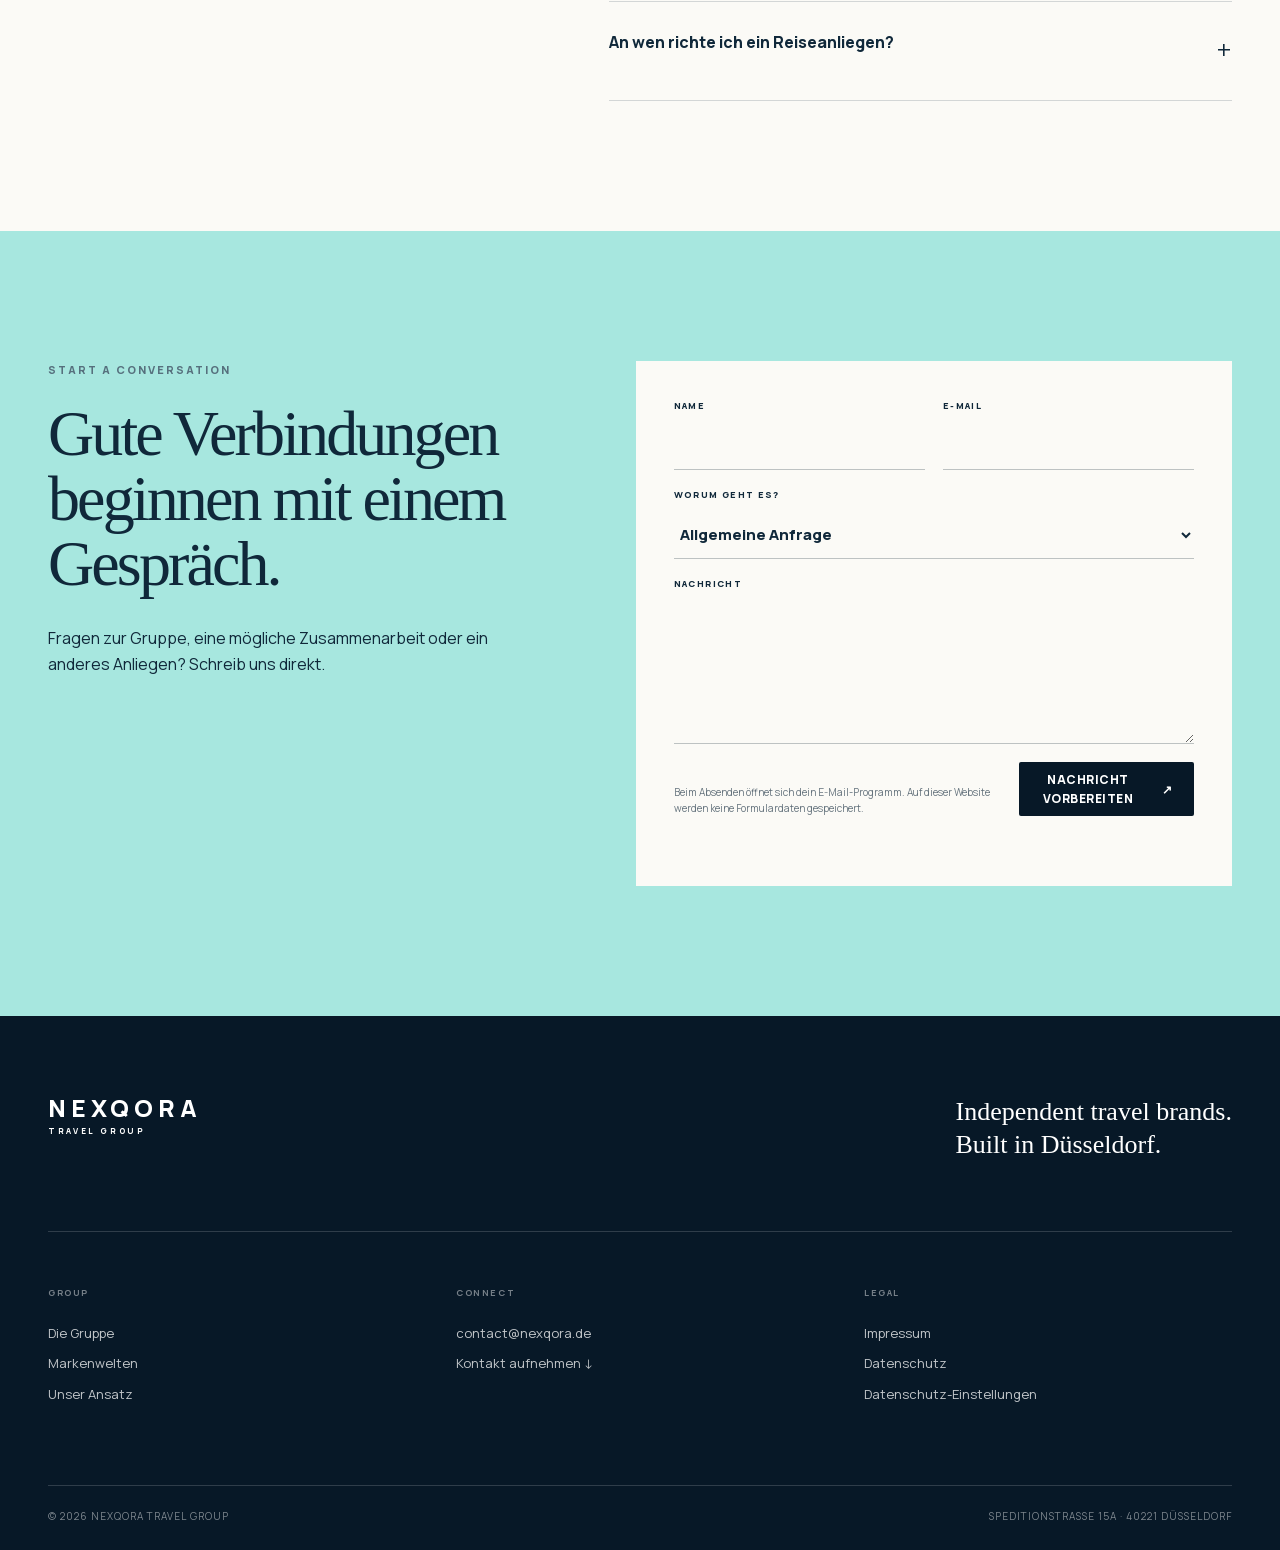
==== commit 5c8bdd8a: "Refine travel group hero message" ====
--- a/index.html
+++ b/index.html
@@ -3,7 +3,7 @@
 <head>
   <meta charset="utf-8">
   <meta name="viewport" content="width=device-width, initial-scale=1">
-  <title>NEXQORA Travel Group | Reisemarken aus Düsseldorf</title>
+  <title>NEXQORA Travel Group | Erleben. Kultur. Urlaub.</title>
   <meta name="description" content="NEXQORA Travel Group bündelt eigenständige Reisemarken unter einem Dach – spezialisiert, digital aufgebaut und persönlich verantwortet aus Düsseldorf.">
   <meta name="robots" content="index,follow,max-image-preview:large">
   <meta name="theme-color" content="#071827">
@@ -19,7 +19,7 @@
   <meta property="og:type" content="website">
   <meta property="og:locale" content="de_DE">
   <meta property="og:title" content="NEXQORA Travel Group">
-  <meta property="og:description" content="Reisemarken. Gemacht für Vertrauen.">
+  <meta property="og:description" content="Erleben. Kultur. Urlaub.">
   <meta property="og:url" content="https://nexqora.de/">
   <meta property="og:image" content="https://nexqora.de/assets/hero-norway.jpg">
   <meta name="twitter:card" content="summary_large_image">
@@ -53,7 +53,7 @@
       <div class="hero-shade" aria-hidden="true"></div><div class="hero-grid" aria-hidden="true"></div>
       <div class="hero-content">
         <p class="hero-kicker"><span></span> Independent travel group · Düsseldorf</p>
-        <h1 id="hero-title">Reisemarken.<br><em>Gemacht für</em><br>Vertrauen.</h1>
+        <h1 id="hero-title">Erleben.<br><em>Kultur.</em><br>Urlaub.</h1>
         <div class="hero-bottom"><p>NEXQORA Travel Group bündelt spezialisierte Reisemarken unter einem Dach. Digital im Zugang. Persönlich in der Verantwortung.</p><div class="hero-actions"><a class="button button--light" href="#group">Die Gruppe entdecken <span aria-hidden="true">↓</span></a><a class="text-link text-link--light" href="#brands">Markenwelten <span aria-hidden="true">↓</span></a></div></div>
       </div>
       <div class="film-meta"><p><span class="film-dot"></span><span data-scene-label>Cruise · Nordics</span></p><button class="film-control" type="button" data-video-toggle aria-label="Film pausieren"><span data-video-icon>Ⅱ</span><span data-video-label>Pause</span></button></div>
